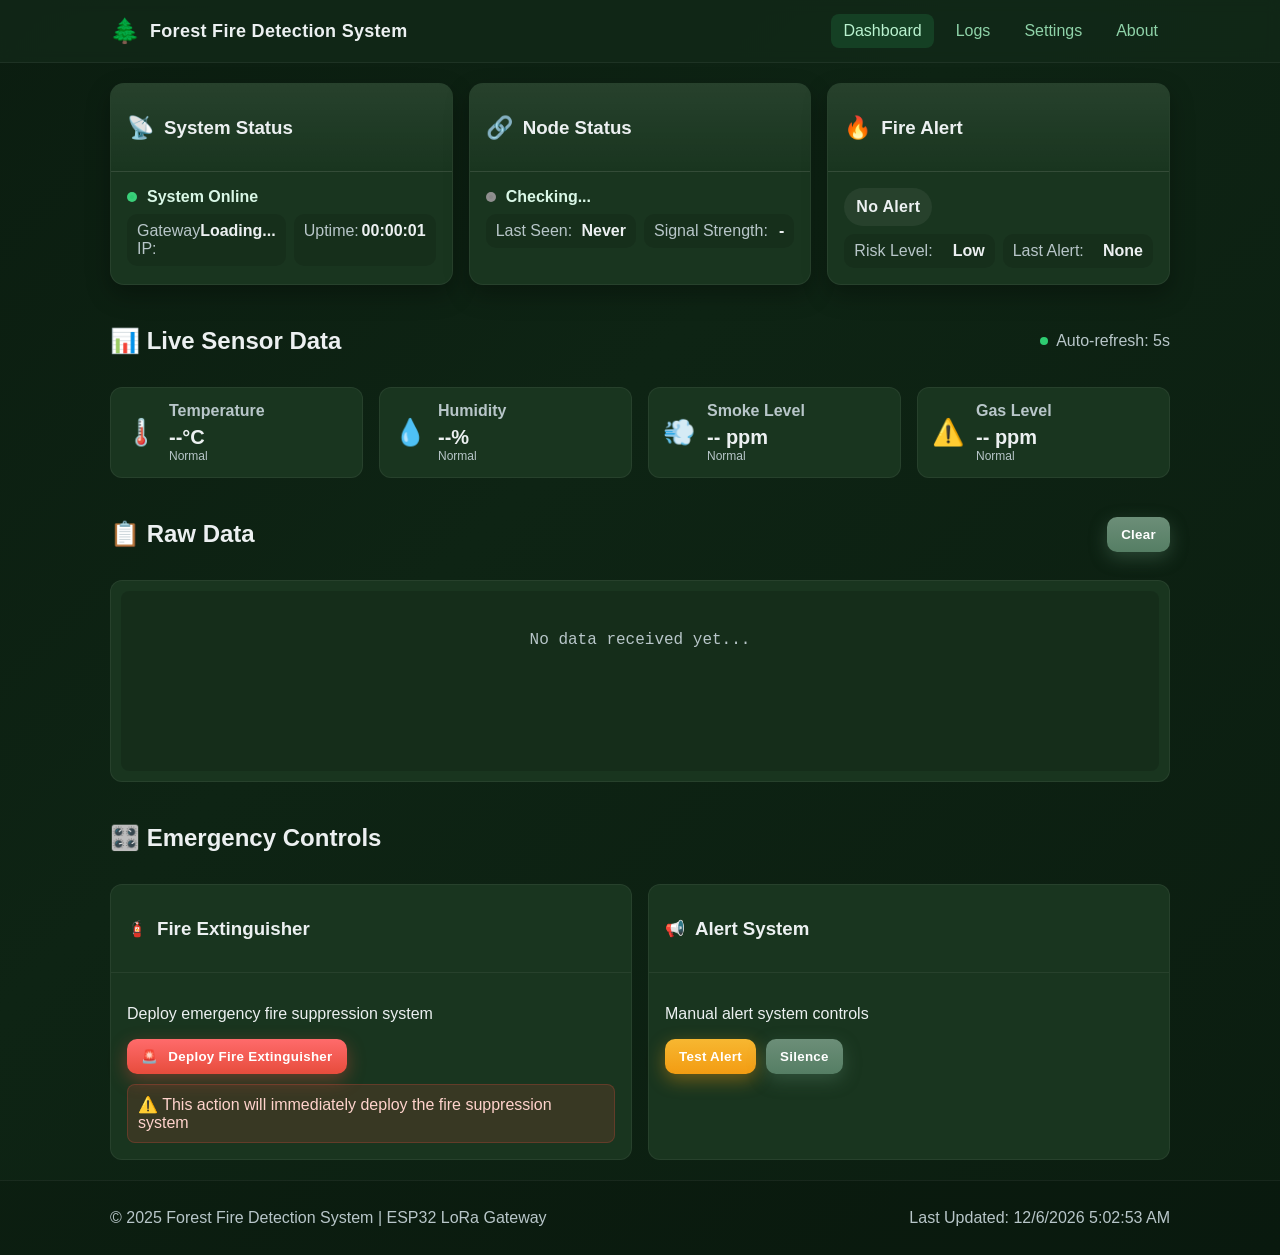
==== index.html @ 78f99633 "Add files via upload" ====
<!DOCTYPE html>
<html lang="en">
<head>
    <meta charset="UTF-8">
    <meta name="viewport" content="width=device-width, initial-scale=1.0">
    <meta http-equiv="refresh" content="5">
    <title>🌲 Forest Fire Detection Dashboard</title>
    <link rel="stylesheet" href="style.css">
    <link rel="manifest" href="manifest.json">
    <link rel="icon" type="image/png" href="favicon.png">
    <meta name="theme-color" content="#2d5016">
</head>
<body>
    <div class="container">
        <!-- Header -->
        <header class="header">
            <div class="header-content">
                <div class="logo">
                    <span class="logo-icon">🌲</span>
                    <h1>Forest Fire Detection System</h1>
                </div>
                <nav class="nav">
                    <a href="#" class="nav-link active">Dashboard</a>
                    <a href="logs.html" class="nav-link">Logs</a>
                    <a href="settings.html" class="nav-link">Settings</a>
                    <a href="about.html" class="nav-link">About</a>
                </nav>
            </div>
        </header>

        <!-- Main Content -->
        <main class="main">
            <!-- Status Cards -->
            <div class="status-grid">
                <div class="status-card system-status">
                    <div class="card-header">
                        <span class="card-icon">📡</span>
                        <h3>System Status</h3>
                    </div>
                    <div class="card-content">
                        <div class="status-indicator">
                            <span class="status-dot online" id="systemStatus"></span>
                            <span class="status-text" id="systemStatusText">System Online</span>
                        </div>
                        <div class="status-details">
                            <div class="detail-item">
                                <span class="detail-label">Gateway IP:</span>
                                <span class="detail-value" id="gatewayIP">Loading...</span>
                            </div>
                            <div class="detail-item">
                                <span class="detail-label">Uptime:</span>
                                <span class="detail-value" id="uptime">Loading...</span>
                            </div>
                        </div>
                    </div>
                </div>

                <div class="status-card node-status">
                    <div class="card-header">
                        <span class="card-icon">🔗</span>
                        <h3>Node Status</h3>
                    </div>
                    <div class="card-content">
                        <div class="status-indicator">
                            <span class="status-dot" id="nodeStatus"></span>
                            <span class="status-text" id="nodeStatusText">Checking...</span>
                        </div>
                        <div class="status-details">
                            <div class="detail-item">
                                <span class="detail-label">Last Seen:</span>
                                <span class="detail-value" id="lastSeen">Never</span>
                            </div>
                            <div class="detail-item">
                                <span class="detail-label">Signal Strength:</span>
                                <span class="detail-value" id="signalStrength">-</span>
                            </div>
                        </div>
                    </div>
                </div>

                <div class="status-card fire-alert">
                    <div class="card-header">
                        <span class="card-icon">🔥</span>
                        <h3>Fire Alert</h3>
                    </div>
                    <div class="card-content">
                        <div class="alert-level" id="alertLevel">
                            <span class="alert-text">No Alert</span>
                        </div>
                        <div class="status-details">
                            <div class="detail-item">
                                <span class="detail-label">Risk Level:</span>
                                <span class="detail-value" id="riskLevel">Low</span>
                            </div>
                            <div class="detail-item">
                                <span class="detail-label">Last Alert:</span>
                                <span class="detail-value" id="lastAlert">None</span>
                            </div>
                        </div>
                    </div>
                </div>
            </div>

            <!-- Sensor Data Section -->
            <div class="data-section">
                <div class="section-header">
                    <h2>📊 Live Sensor Data</h2>
                    <div class="refresh-indicator" id="refreshIndicator">
                        <span class="refresh-dot"></span>
                        <span>Auto-refresh: 5s</span>
                    </div>
                </div>
                
                <div class="sensor-grid">
                    <div class="sensor-card temperature">
                        <div class="sensor-icon">🌡️</div>
                        <div class="sensor-info">
                            <h4>Temperature</h4>
                            <div class="sensor-value" id="temperature">--°C</div>
                            <div class="sensor-trend" id="tempTrend">Normal</div>
                        </div>
                    </div>

                    <div class="sensor-card humidity">
                        <div class="sensor-icon">💧</div>
                        <div class="sensor-info">
                            <h4>Humidity</h4>
                            <div class="sensor-value" id="humidity">--%</div>
                            <div class="sensor-trend" id="humTrend">Normal</div>
                        </div>
                    </div>

                    <div class="sensor-card smoke">
                        <div class="sensor-icon">💨</div>
                        <div class="sensor-info">
                            <h4>Smoke Level</h4>
                            <div class="sensor-value" id="smoke">-- ppm</div>
                            <div class="sensor-trend" id="smokeTrend">Normal</div>
                        </div>
                    </div>

                    <div class="sensor-card gas">
                        <div class="sensor-icon">⚠️</div>
                        <div class="sensor-info">
                            <h4>Gas Level</h4>
                            <div class="sensor-value" id="gas">-- ppm</div>
                            <div class="sensor-trend" id="gasTrend">Normal</div>
                        </div>
                    </div>
                </div>
            </div>

            <!-- Raw Data Display -->
            <div class="data-section">
                <div class="section-header">
                    <h2>📋 Raw Data</h2>
                    <button class="btn-secondary" onclick="clearRawData()">Clear</button>
                </div>
                <div class="raw-data-container">
                    <div class="raw-data" id="rawData">
                        <div class="no-data">No data received yet...</div>
                    </div>
                </div>
            </div>

            <!-- Control Section -->
            <div class="control-section">
                <div class="section-header">
                    <h2>🎛️ Emergency Controls</h2>
                </div>
                
                <div class="control-grid">
                    <div class="control-card">
                        <div class="control-header">
                            <span class="control-icon">🧯</span>
                            <h3>Fire Extinguisher</h3>
                        </div>
                        <div class="control-content">
                            <p>Deploy emergency fire suppression system</p>
                            <form action="/deploy" method="POST" class="deploy-form">
                                <button type="submit" class="btn-danger" id="deployBtn">
                                    <span class="btn-icon">🚨</span>
                                    Deploy Fire Extinguisher
                                </button>
                            </form>
                            <div class="warning-text">
                                ⚠️ This action will immediately deploy the fire suppression system
                            </div>
                        </div>
                    </div>

                    <div class="control-card">
                        <div class="control-header">
                            <span class="control-icon">📢</span>
                            <h3>Alert System</h3>
                        </div>
                        <div class="control-content">
                            <p>Manual alert system controls</p>
                            <div class="control-buttons">
                                <button class="btn-warning" onclick="testAlert()">Test Alert</button>
                                <button class="btn-secondary" onclick="silenceAlert()">Silence</button>
                            </div>
                        </div>
                    </div>
                </div>
            </div>
        </main>

        <!-- Footer -->
        <footer class="footer">
            <div class="footer-content">
                <p>&copy; 2025 Forest Fire Detection System | ESP32 LoRa Gateway</p>
                <div class="footer-links">
                    <span>Last Updated: <span id="lastUpdate">Loading...</span></span>
                </div>
            </div>
        </footer>
    </div>

    <!-- Scripts -->
    <script src="script.js"></script>
</body>
</html>
---- style.css ----
/* Forest Fire Detection System - Frontend Styles */
:root {
  --bg: #0b1d10;
  --bg2: #122818;
  --panel: #19351f;
  --accent: #2ecc71;
  --accent-2: #28a745;
  --warning: #f39c12;
  --danger: #e74c3c;
  --text: #ecf0f1;
  --muted: #b8c6c9;
  --link: #8fd3a9;
  --shadow: rgba(0,0,0,0.3);
}

* { box-sizing: border-box; }

body {
  margin: 0;
  font-family: -apple-system, BlinkMacSystemFont, "Segoe UI", Roboto, Oxygen, Ubuntu, Cantarell, "Fira Sans", "Droid Sans", "Helvetica Neue", Arial, sans-serif;
  background: linear-gradient(135deg, var(--bg), #0e2414 40%, #0b1d10);
  color: var(--text);
  min-height: 100vh;
}

.container {
  display: flex;
  flex-direction: column;
  min-height: 100vh;
}

.header {
  position: sticky;
  top: 0;
  z-index: 10;
  background: rgba(18, 40, 24, 0.8);
  backdrop-filter: blur(6px);
  border-bottom: 1px solid rgba(255,255,255,0.06);
}

.header-content {
  display: flex;
  align-items: center;
  justify-content: space-between;
  max-width: 1100px;
  margin: 0 auto;
  padding: 14px 20px;
}

.logo { display: flex; align-items: center; gap: 10px; }
.logo-icon { font-size: 24px; }
.logo h1 { font-size: 18px; margin: 0; font-weight: 600; letter-spacing: 0.3px; }

.nav { display: flex; gap: 10px; }
.nav-link {
  color: var(--link);
  text-decoration: none;
  padding: 8px 12px;
  border-radius: 8px;
  transition: all 0.2s ease;
}
.nav-link:hover { background: rgba(255,255,255,0.07); }
.nav-link.active { background: rgba(46, 204, 113, 0.15); color: #baf3d0; }

.main { max-width: 1100px; margin: 20px auto; padding: 0 20px; flex: 1; }

.status-grid {
  display: grid;
  grid-template-columns: repeat(3, 1fr);
  gap: 16px;
}

.status-card {
  background: var(--panel);
  border: 1px solid rgba(255,255,255,0.06);
  border-radius: 14px;
  box-shadow: 0 10px 24px var(--shadow);
  overflow: hidden;
}

.card-header {
  display: flex; align-items: center; gap: 10px;
  padding: 14px 16px; border-bottom: 1px solid rgba(255,255,255,0.06);
  background: linear-gradient(180deg, rgba(255,255,255,0.06), rgba(255,255,255,0));
}

.card-icon { font-size: 22px; }
.card-content { padding: 16px; }

.status-indicator { display: flex; align-items: center; gap: 10px; margin-bottom: 8px; }
.status-dot { width: 10px; height: 10px; border-radius: 50%; background: #888; box-shadow: 0 0 0 3px rgba(255,255,255,0.06) inset; }
.status-dot.online { background: var(--accent); }
.status-dot.offline { background: var(--danger); }
.status-text { font-weight: 600; color: #d9f7e6; }

.status-details { display: grid; grid-template-columns: 1fr 1fr; gap: 8px; }
.detail-item { display: flex; justify-content: space-between; padding: 8px 10px; background: rgba(0,0,0,0.12); border-radius: 10px; }
.detail-label { color: var(--muted); }
.detail-value { font-weight: 600; }

.alert-level { display: inline-flex; align-items: center; gap: 8px; padding: 10px 12px; border-radius: 999px; background: rgba(255,255,255,0.06); margin-bottom: 8px; }
.alert-text { font-weight: 700; letter-spacing: 0.3px; }

.data-section { margin-top: 22px; }
.section-header { display: flex; align-items: center; justify-content: space-between; margin-bottom: 12px; }

.sensor-grid { display: grid; grid-template-columns: repeat(4, 1fr); gap: 16px; }
.sensor-card { display: flex; align-items: center; gap: 12px; background: var(--panel); border: 1px solid rgba(255,255,255,0.06); padding: 14px; border-radius: 12px; }
.sensor-icon { font-size: 26px; }
.sensor-info h4 { margin: 0 0 6px; color: var(--muted); font-weight: 600; }
.sensor-value { font-size: 20px; font-weight: 700; }
.sensor-trend { color: var(--muted); font-size: 12px; }

.raw-data-container { background: var(--panel); border: 1px solid rgba(255,255,255,0.06); border-radius: 12px; padding: 10px; }
.raw-data { height: 180px; overflow: auto; font-family: ui-monospace, Menlo, Monaco, "Cascadia Code", Consolas, "Liberation Mono", monospace; background: rgba(0,0,0,0.15); border-radius: 8px; padding: 10px; }
.raw-data .line { color: #e8f6ef; padding: 2px 0; white-space: pre-wrap; word-break: break-word; }
.no-data { color: var(--muted); text-align: center; padding: 30px 0; }

.control-section { margin-top: 22px; }
.control-grid { display: grid; grid-template-columns: 1fr 1fr; gap: 16px; }
.control-card { background: var(--panel); border: 1px solid rgba(255,255,255,0.06); border-radius: 12px; }
.control-header { display: flex; align-items: center; gap: 10px; padding: 14px 16px; border-bottom: 1px solid rgba(255,255,255,0.06); }
.control-content { padding: 16px; }
.control-buttons { display: flex; gap: 10px; }

.btn-danger, .btn-warning, .btn-secondary {
  border: none; cursor: pointer; padding: 10px 14px; border-radius: 10px; font-weight: 700; color: white; letter-spacing: 0.3px; transition: transform 0.05s ease, filter 0.2s ease;
}
.btn-danger { background: linear-gradient(180deg, #ff6b6b, #e74c3c); box-shadow: 0 6px 18px rgba(231, 76, 60, 0.4); }
.btn-warning { background: linear-gradient(180deg, #f7b731, #f39c12); box-shadow: 0 6px 18px rgba(243, 156, 18, 0.4); }
.btn-secondary { background: linear-gradient(180deg, #6c8e78, #557e64); box-shadow: 0 6px 18px rgba(85, 126, 100, 0.4); }
.btn-danger:hover, .btn-warning:hover, .btn-secondary:hover { filter: brightness(1.08); }
.btn-icon { margin-right: 6px; }

.warning-text { color: #ffd3cc; background: rgba(231, 76, 60, 0.15); border: 1px solid rgba(231, 76, 60, 0.25); padding: 10px; border-radius: 8px; margin-top: 10px; }

.footer { margin-top: auto; border-top: 1px solid rgba(255,255,255,0.06); background: rgba(0,0,0,0.15); }
.footer-content { max-width: 1100px; margin: 0 auto; padding: 12px 20px; color: var(--muted); display: flex; align-items: center; justify-content: space-between; }

.refresh-indicator { display: flex; align-items: center; gap: 8px; color: var(--muted); }
.refresh-dot { width: 8px; height: 8px; background: var(--accent); border-radius: 50%; animation: pulse 1s infinite; }

@keyframes pulse {
  0% { transform: scale(0.9); opacity: 0.7; }
  50% { transform: scale(1.2); opacity: 1; }
  100% { transform: scale(0.9); opacity: 0.7; }
}

/* Responsive */
@media (max-width: 1000px) { .status-grid { grid-template-columns: 1fr 1fr; } .sensor-grid { grid-template-columns: 1fr 1fr; } }
@media (max-width: 640px) {
  .status-grid { grid-template-columns: 1fr; }
  .sensor-grid { grid-template-columns: 1fr; }
  .control-grid { grid-template-columns: 1fr; }
  .header-content { flex-direction: column; gap: 10px; }
  .nav { width: 100%; justify-content: space-between; }
}
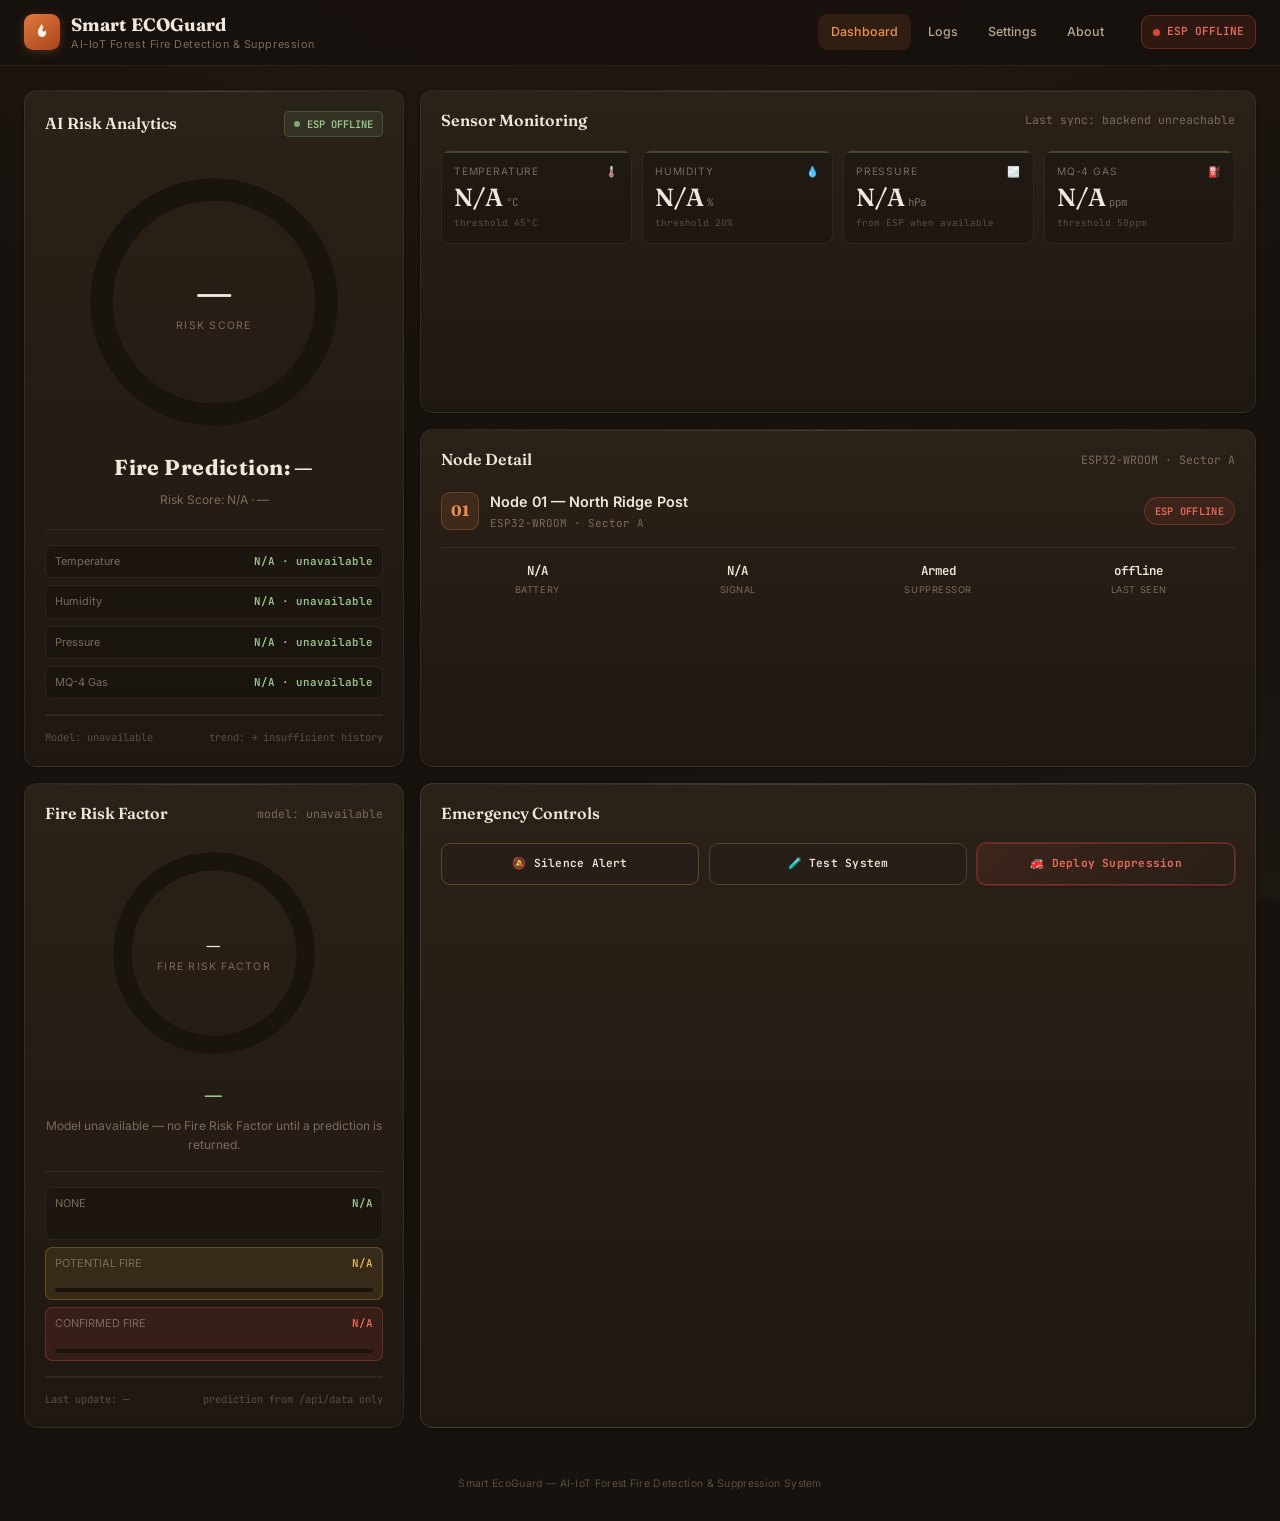
==== commit 56d41365: "Update fire detection system with backend and web interface" ====
--- a/index.html
+++ b/index.html
@@ -1,223 +1,1891 @@
 <!DOCTYPE html>
 <html lang="en">
 <head>
-    <meta charset="UTF-8">
-    <meta name="viewport" content="width=device-width, initial-scale=1.0">
-    <meta http-equiv="refresh" content="5">
-    <title>🌲 Forest Fire Detection Dashboard</title>
-    <link rel="stylesheet" href="style.css">
-    <link rel="manifest" href="manifest.json">
-    <link rel="icon" type="image/png" href="favicon.png">
-    <meta name="theme-color" content="#2d5016">
+<meta charset="UTF-8">
+<meta name="viewport" content="width=device-width, initial-scale=1.0">
+<title>Smart EcoGuard — Dashboard</title>
+
+<link rel="preconnect" href="https://fonts.googleapis.com">
+<link href="https://fonts.googleapis.com/css2?family=Fraunces:opsz,wght@9..144,400;9..144,500;9..144,600;9..144,700;9..144,900&family=Inter:wght@400;500;600&family=JetBrains+Mono:wght@400;500;600;700&display=swap" rel="stylesheet">
+
+<style>
+
+:root{
+  /* Background */
+  --bg-base:#17120e;
+  --bg-surface:#1f1812;
+  --bg-elevated:#271f17;
+  --bg-panel:#2a2118;
+  --bg-hover:#332a20;
+  --bg-input:#1a140f;
+
+  /* Text */
+  --text-primary:#f0e8db;
+  --text-secondary:#b5a595;
+  --text-muted:#7a6b5d;
+  --text-dim:#5a4e44;
+
+  /* Ember */
+  --ember:#e07a3e;
+  --ember-light:#ed9152;
+  --ember-bright:#ff7a3d;
+  --ember-dim:rgba(224,122,62,.12);
+  --ember-glow:rgba(224,122,62,.25);
+  --ember-border:rgba(224,122,62,.30);
+
+  /* Status */
+  --safe:#7ba870;
+  --safe-light:#9bc88e;
+  --safe-dim:rgba(123,168,112,.12);
+  --safe-glow:rgba(123,168,112,.20);
+  --safe-border:rgba(123,168,112,.30);
+
+  --warn:#d4a444;
+  --warn-light:#e8b855;
+  --warn-dim:rgba(212,164,68,.12);
+  --warn-glow:rgba(212,164,68,.20);
+  --warn-border:rgba(212,164,68,.30);
+
+  --crit:#d44a3a;
+  --crit-light:#e86a5a;
+  --crit-dim:rgba(212,74,58,.12);
+  --crit-glow:rgba(212,74,58,.25);
+  --crit-border:rgba(212,74,58,.35);
+
+  /* Fonts */
+  --font-display:'Fraunces',Georgia,'Times New Roman',serif;
+  --font-body:'Inter',system-ui,-apple-system,sans-serif;
+  --font-mono:'JetBrains Mono','SF Mono','Courier New',monospace;
+
+  /* Spacing */
+  --sp-1:4px;
+  --sp-2:8px;
+  --sp-3:12px;
+  --sp-4:16px;
+  --sp-5:24px;
+  --sp-6:32px;
+  --sp-7:48px;
+
+  /* Radius */
+  --r-sm:5px;
+  --r-md:9px;
+  --r-lg:13px;
+
+  /* Borders */
+  --border:rgba(240,232,219,.07);
+  --border-hi:rgba(240,232,219,.14);
+
+  /* Shadows */
+  --shadow-sm:0 1px 3px rgba(0,0,0,.30);
+  --shadow-md:0 4px 16px rgba(0,0,0,.35);
+  --shadow-lg:0 8px 32px rgba(0,0,0,.40);
+}
+
+/* ---------- Reset ---------- */
+
+*,
+*::before,
+*::after{
+  box-sizing:border-box;
+  margin:0;
+  padding:0;
+}
+
+html{
+  -webkit-text-size-adjust:100%;
+  scroll-behavior:smooth;
+}
+
+body{
+  min-height:100vh;
+  font-family:var(--font-body);
+  font-size:14px;
+  line-height:1.6;
+  color:var(--text-primary);
+  background-color:var(--bg-base);
+  background-image:
+    radial-gradient(ellipse 80% 50% at 50% -10%,rgba(224,122,62,.07),transparent),
+    radial-gradient(ellipse 60% 40% at 100% 100%,rgba(123,168,112,.035),transparent);
+  background-attachment:fixed;
+  -webkit-font-smoothing:antialiased;
+  -moz-osx-font-smoothing:grayscale;
+  overflow-x:hidden;
+}
+
+button{
+  font:inherit;
+  color:inherit;
+  background:none;
+  border:none;
+  cursor:pointer;
+}
+
+a{
+  color:inherit;
+  text-decoration:none;
+}
+
+h1,h2,h3,h4{
+  font-family:var(--font-display);
+  font-weight:500;
+  line-height:1.2;
+}
+
+::selection{
+  background:var(--ember-dim);
+  color:var(--ember-light);
+}
+
+/* ============================================================
+   HEADER
+   ============================================================ */
+
+.app-header{
+  position:sticky;
+  top:0;
+  z-index:100;
+  background:rgba(23,18,14,.88);
+  backdrop-filter:blur(14px);
+  -webkit-backdrop-filter:blur(14px);
+  border-bottom:1px solid var(--border);
+}
+
+.header-inner{
+  max-width:1400px;
+  margin:0 auto;
+  padding:14px 24px;
+  display:flex;
+  align-items:center;
+  gap:24px;
+}
+
+.brand{
+  display:flex;
+  align-items:center;
+  gap:11px;
+  flex-shrink:0;
+}
+
+.brand-mark{
+  width:36px;
+  height:36px;
+  border-radius:9px;
+  background:linear-gradient(145deg,var(--ember),#a8431a);
+  display:flex;
+  align-items:center;
+  justify-content:center;
+  box-shadow:0 2px 10px var(--ember-glow);
+}
+
+.brand-mark svg{
+  width:20px;
+  height:20px;
+}
+
+.brand-text{
+  display:flex;
+  flex-direction:column;
+  line-height:1.2;
+}
+
+.brand-name{
+  font-family:var(--font-display);
+  font-size:1.12rem;
+  font-weight:700;
+  letter-spacing:.1px;
+}
+
+.brand-sub{
+  margin-top:2px;
+  font-size:.68rem;
+  color:var(--text-muted);
+  letter-spacing:.05em;
+}
+
+.app-nav{
+  display:flex;
+  gap:4px;
+  margin-left:auto;
+}
+
+.nav-link{
+  padding:8px 13px;
+  font-size:.78rem;
+  font-weight:500;
+  color:var(--text-secondary);
+  border-radius:var(--r-md);
+  transition:all 150ms ease;
+  white-space:nowrap;
+}
+
+.nav-link:hover{
+  color:var(--text-primary);
+  background:var(--bg-hover);
+}
+
+.nav-link.active{
+  color:var(--ember-light);
+  background:var(--ember-dim);
+}
+
+.header-status{
+  flex-shrink:0;
+}
+
+.status-chip{
+  display:inline-flex;
+  align-items:center;
+  gap:7px;
+  padding:7px 11px;
+  font-size:.70rem;
+  font-weight:600;
+  font-family:var(--font-mono);
+  border-radius:var(--r-md);
+  border:1px solid var(--safe-border);
+  background:var(--safe-dim);
+  color:var(--safe-light);
+  transition:all 250ms ease;
+}
+
+.status-chip::before{
+  content:'';
+  width:7px;
+  height:7px;
+  border-radius:50%;
+  background:var(--safe);
+  box-shadow:0 0 7px var(--safe-glow);
+  animation:pulse-dot 2s ease-in-out infinite;
+}
+
+.status-chip[data-level="warn"]{
+  border-color:var(--warn-border);
+  background:var(--warn-dim);
+  color:var(--warn-light);
+}
+
+.status-chip[data-level="warn"]::before{
+  background:var(--warn);
+  box-shadow:0 0 7px var(--warn-glow);
+}
+
+.status-chip[data-level="crit"]{
+  border-color:var(--crit-border);
+  background:var(--crit-dim);
+  color:var(--crit-light);
+}
+
+.status-chip[data-level="crit"]::before{
+  background:var(--crit);
+  box-shadow:0 0 7px var(--crit-glow);
+}
+
+@keyframes pulse-dot{
+  0%,100%{opacity:1;}
+  50%{opacity:.45;}
+}
+
+/* ============================================================
+   MAIN
+   ============================================================ */
+
+.app-main{
+  max-width:1400px;
+  margin:0 auto;
+  padding:24px 24px 48px;
+}
+
+.dashboard-grid{
+  display:grid;
+  grid-template-columns:380px minmax(0,1fr);
+  grid-template-areas:
+    "analytics sensors"
+    "analytics node"
+    "factor controls";
+  gap:16px;
+}
+
+.panel{
+  background:linear-gradient(
+    180deg,
+    var(--bg-panel) 0%,
+    var(--bg-surface) 100%
+  );
+  border:1px solid var(--border);
+  border-radius:var(--r-lg);
+  padding:20px;
+  box-shadow:var(--shadow-sm);
+  position:relative;
+  overflow:hidden;
+  transition:border-color 250ms ease,box-shadow 250ms ease;
+}
+
+.panel::before{
+  content:'';
+  position:absolute;
+  top:0;
+  left:0;
+  right:0;
+  height:1px;
+  background:linear-gradient(
+    90deg,
+    transparent,
+    var(--border-hi),
+    transparent
+  );
+}
+
+.panel:hover{
+  border-color:var(--border-hi);
+}
+
+.panel-header{
+  display:flex;
+  align-items:center;
+  justify-content:space-between;
+  gap:12px;
+  margin-bottom:20px;
+  flex-wrap:wrap;
+}
+
+.panel-header h2{
+  font-size:1rem;
+  font-weight:600;
+}
+
+.panel-sub,
+.node-model{
+  font-size:.72rem;
+  color:var(--text-muted);
+  font-family:var(--font-mono);
+}
+
+/* ============================================================
+   AI ANALYTICS
+   ============================================================ */
+
+.analytics-panel{
+  grid-area:analytics;
+  display:flex;
+  flex-direction:column;
+}
+
+.live-indicator{
+  display:inline-flex;
+  align-items:center;
+  gap:7px;
+  font-size:.65rem;
+  font-family:var(--font-mono);
+  font-weight:600;
+  color:var(--safe-light);
+  padding:4px 9px;
+  border-radius:5px;
+  background:var(--safe-dim);
+  border:1px solid var(--safe-border);
+}
+
+.live-indicator::before{
+  content:'';
+  width:6px;
+  height:6px;
+  border-radius:50%;
+  background:var(--safe);
+  animation:pulse-dot 1.5s ease-in-out infinite;
+}
+
+.gauge-container{
+  position:relative;
+  width:100%;
+  max-width:270px;
+  margin:10px auto 6px;
+  aspect-ratio:1;
+}
+
+.risk-gauge{
+  width:100%;
+  height:100%;
+}
+
+.gauge-bg{
+  fill:none;
+  stroke:var(--bg-input);
+  stroke-width:10;
+}
+
+.gauge-fg{
+  fill:none;
+  stroke-width:10;
+  stroke-linecap:round;
+  transition:
+    stroke-dashoffset .8s cubic-bezier(.4,0,.2,1),
+    stroke .8s ease;
+}
+
+.gauge-fg[data-level="safe"]{
+  stroke:var(--safe);
+}
+
+.gauge-fg[data-level="warn"]{
+  stroke:var(--warn);
+  filter:drop-shadow(0 0 4px var(--warn-glow));
+}
+
+.gauge-fg[data-level="crit"]{
+  stroke:var(--crit);
+  filter:drop-shadow(0 0 6px var(--crit-glow));
+}
+
+.gauge-center{
+  position:absolute;
+  inset:0;
+  display:flex;
+  flex-direction:column;
+  align-items:center;
+  justify-content:center;
+}
+
+.gauge-score{
+  font-family:var(--font-display);
+  font-size:2.7rem;
+  font-weight:700;
+  line-height:1;
+}
+
+.gauge-label{
+  margin-top:5px;
+  font-size:.65rem;
+  color:var(--text-muted);
+  text-transform:uppercase;
+  letter-spacing:.12em;
+}
+
+.verdict{
+  text-align:center;
+  margin:8px 0 4px;
+  font-family:var(--font-display);
+  font-size:1.35rem;
+  font-weight:700;
+  letter-spacing:.02em;
+}
+
+.verdict-sub{
+  text-align:center;
+  font-size:.75rem;
+  color:var(--text-muted);
+  margin-bottom:16px;
+}
+
+.reason-list{
+  display:flex;
+  flex-direction:column;
+  gap:7px;
+  margin-top:4px;
+  padding-top:15px;
+  border-top:1px solid var(--border);
+  border-bottom:1px solid var(--border);
+  padding-bottom:15px;
+}
+
+.reason{
+  display:flex;
+  align-items:center;
+  justify-content:space-between;
+  gap:10px;
+  padding:7px 9px;
+  border-radius:7px;
+  background:rgba(0,0,0,.16);
+  border:1px solid var(--border);
+  font-size:.68rem;
+}
+
+.reason .metric{
+  color:var(--text-muted);
+}
+
+.reason .val{
+  font-family:var(--font-mono);
+  font-weight:600;
+  text-align:right;
+}
+
+.reason.breach{
+  border-color:var(--crit-border);
+  background:var(--crit-dim);
+}
+
+.reason.breach .val{
+  color:var(--crit-light);
+}
+
+.reason.watch{
+  border-color:var(--warn-border);
+  background:var(--warn-dim);
+}
+
+.reason.watch .val{
+  color:var(--warn-light);
+}
+
+.reason.ok .val{
+  color:var(--safe-light);
+}
+
+.analytics-foot{
+  margin-top:auto;
+  padding-top:13px;
+  display:flex;
+  align-items:center;
+  justify-content:space-between;
+  gap:10px;
+  border-top:1px solid var(--border);
+  font-size:.65rem;
+  color:var(--text-dim);
+  font-family:var(--font-mono);
+}
+
+/* ============================================================
+   NODE DETAIL / SENSORS
+   ============================================================ */
+
+.sensors-panel{
+  grid-area:sensors;
+}
+
+.node-panel{
+  grid-area:node;
+}
+
+.node-id-row{
+  display:flex;
+  align-items:center;
+  gap:11px;
+  margin-bottom:15px;
+}
+
+.node-badge{
+  width:38px;
+  height:38px;
+  border-radius:9px;
+  background:var(--ember-dim);
+  border:1px solid var(--ember-border);
+  display:flex;
+  align-items:center;
+  justify-content:center;
+  font-family:var(--font-display);
+  font-weight:700;
+  font-size:15px;
+  color:var(--ember-light);
+  flex-shrink:0;
+}
+
+.node-meta-title{
+  font-size:.9rem;
+  font-weight:600;
+}
+
+.node-meta-sub{
+  margin-top:2px;
+  font-size:.68rem;
+  color:var(--text-muted);
+  font-family:var(--font-mono);
+}
+
+.node-status-chip{
+  margin-left:auto;
+  padding:5px 10px;
+  border-radius:100px;
+  font-size:.65rem;
+  font-family:var(--font-mono);
+  font-weight:600;
+  letter-spacing:.03em;
+  white-space:nowrap;
+}
+
+.sensor-grid{
+  display:grid;
+  grid-template-columns:repeat(4,1fr);
+  gap:10px;
+}
+
+.sensor-box{
+  background:rgba(0,0,0,.17);
+  border:1px solid var(--border);
+  border-radius:9px;
+  padding:12px;
+  position:relative;
+  overflow:hidden;
+  transition:all 250ms ease;
+}
+
+.sensor-box::before{
+  content:'';
+  position:absolute;
+  top:0;
+  left:0;
+  right:0;
+  height:2px;
+  background:var(--safe);
+  opacity:.35;
+  transition:all 250ms ease;
+}
+
+.sensor-box.breach{
+  border-color:var(--crit-border);
+  background:linear-gradient(
+    180deg,
+    var(--crit-dim),
+    rgba(0,0,0,.17) 65%
+  );
+}
+
+.sensor-box.breach::before{
+  background:var(--crit);
+  opacity:1;
+}
+
+.sensor-box.watch{
+  border-color:var(--warn-border);
+  background:linear-gradient(
+    180deg,
+    var(--warn-dim),
+    rgba(0,0,0,.17) 65%
+  );
+}
+
+.sensor-box.watch::before{
+  background:var(--warn);
+  opacity:.8;
+}
+
+.s-label{
+  display:flex;
+  align-items:center;
+  justify-content:space-between;
+  gap:6px;
+  font-size:.64rem;
+  color:var(--text-muted);
+  letter-spacing:.08em;
+  text-transform:uppercase;
+}
+
+.s-val{
+  margin-top:5px;
+  font-family:var(--font-display);
+  font-size:1.55rem;
+  font-weight:600;
+  line-height:1.1;
+}
+
+.s-unit{
+  margin-left:3px;
+  font-family:var(--font-mono);
+  font-size:.67rem;
+  color:var(--text-muted);
+  font-weight:400;
+}
+
+.sensor-box.breach .s-val{
+  color:var(--crit-light);
+}
+
+.sensor-box.watch .s-val{
+  color:var(--warn-light);
+}
+
+.threshold-note{
+  margin-top:5px;
+  font-size:.58rem;
+  color:var(--text-dim);
+  font-family:var(--font-mono);
+}
+
+.health-strip{
+  display:grid;
+  grid-template-columns:repeat(4,1fr);
+  gap:8px;
+  margin-top:13px;
+  padding-top:13px;
+  border-top:1px solid var(--border);
+}
+
+.health-item{
+  text-align:center;
+}
+
+.h-val{
+  font-family:var(--font-mono);
+  font-size:.78rem;
+  font-weight:600;
+}
+
+.h-label{
+  margin-top:2px;
+  font-size:.58rem;
+  color:var(--text-muted);
+  text-transform:uppercase;
+  letter-spacing:.06em;
+}
+
+/* ============================================================
+   EMERGENCY CONTROLS
+   ============================================================ */
+
+.controls-panel{
+  grid-area:controls;
+  border-color:var(--border-hi);
+}
+
+.factor-panel{
+  grid-area:factor;
+}
+
+.factor-panel .gauge-container{
+  max-width:220px;
+}
+
+.factor-panel .gauge-score{
+  font-size:2rem;
+}
+
+.factor-panel .factor-state{
+  font-size:1.05rem;
+  letter-spacing:.08em;
+  text-transform:uppercase;
+  padding:0 12px;
+  text-align:center;
+}
+
+.factor-panel .reason{
+  flex-wrap:wrap;
+}
+
+.factor-prob-fill{
+  display:block;
+  flex:1 0 100%;
+  height:4px;
+  border-radius:99px;
+  background:var(--bg-input);
+  margin-top:6px;
+  overflow:hidden;
+}
+
+.factor-prob-fill > span{
+  display:block;
+  height:100%;
+  width:0;
+  border-radius:99px;
+  background:var(--safe);
+  transition:width .8s cubic-bezier(.4,0,.2,1);
+}
+
+.reason.watch .factor-prob-fill > span{
+  background:var(--warn);
+}
+
+.reason.breach .factor-prob-fill > span{
+  background:var(--crit);
+}
+
+.factor-panel .reason.factor-active{
+  border-color:var(--ember-border);
+}
+
+.controls-grid{
+  display:flex;
+  align-items:center;
+  gap:10px;
+  flex-wrap:wrap;
+}
+
+.ctrl-btn{
+  flex:1;
+  min-width:170px;
+  padding:11px 17px;
+  border-radius:9px;
+  border:1px solid var(--border-hi);
+  background:var(--bg-elevated);
+  color:var(--text-primary);
+  font-family:var(--font-mono);
+  font-size:.70rem;
+  font-weight:600;
+  letter-spacing:.02em;
+  display:flex;
+  align-items:center;
+  justify-content:center;
+  gap:7px;
+  transition:all 200ms ease;
+}
+
+.ctrl-btn:hover{
+  background:var(--bg-hover);
+  transform:translateY(-1px);
+  box-shadow:var(--shadow-md);
+}
+
+.ctrl-btn:active{
+  transform:translateY(0);
+}
+
+.ctrl-btn:disabled{
+  opacity:.6;
+  cursor:not-allowed;
+  transform:none;
+}
+
+.ctrl-silence{
+  border-color:var(--warn-border);
+}
+
+.ctrl-silence:hover{
+  background:var(--warn-dim);
+  border-color:var(--warn);
+}
+
+.ctrl-test{
+  border-color:var(--safe-border);
+}
+
+.ctrl-test:hover{
+  background:var(--safe-dim);
+  border-color:var(--safe);
+}
+
+.ctrl-deploy{
+  border-color:var(--crit-border);
+  background:linear-gradient(
+    145deg,
+    var(--crit-dim),
+    var(--bg-elevated)
+  );
+  color:var(--crit-light);
+  font-weight:700;
+  box-shadow:0 0 0 1px var(--crit-border),var(--shadow-sm);
+}
+
+.ctrl-deploy:hover{
+  background:linear-gradient(
+    145deg,
+    var(--crit-glow),
+    var(--bg-elevated)
+  );
+  border-color:var(--crit);
+  box-shadow:0 4px 16px var(--crit-glow),var(--shadow-md);
+}
+
+.controls-note{
+  width:100%;
+  margin-top:2px;
+  font-size:.68rem;
+  color:var(--text-secondary);
+  min-height:0;
+}
+
+.controls-note:empty{
+  display:none;
+}
+
+/* ============================================================
+   FOOTER
+   ============================================================ */
+
+.app-footer{
+  max-width:1400px;
+  margin:0 auto;
+  padding:0 24px 28px;
+  text-align:center;
+  font-size:.65rem;
+  color:var(--text-dim);
+  letter-spacing:.03em;
+}
+
+/* ============================================================
+   RESPONSIVE
+   ============================================================ */
+
+@media (max-width:1050px){
+
+  .dashboard-grid{
+    grid-template-columns:330px minmax(0,1fr);
+  }
+
+  .sensor-grid{
+    grid-template-columns:repeat(2,1fr);
+  }
+}
+
+@media (max-width:800px){
+
+  .header-inner{
+    flex-wrap:wrap;
+    padding:12px 16px;
+    gap:12px;
+  }
+
+  .app-nav{
+    order:3;
+    width:100%;
+    margin-left:0;
+    overflow-x:auto;
+    padding-bottom:2px;
+  }
+
+  .header-status{
+    margin-left:auto;
+  }
+
+  .app-main{
+    padding:18px 16px 40px;
+  }
+
+  .dashboard-grid{
+    grid-template-columns:1fr;
+    grid-template-areas:
+      "analytics"
+      "sensors"
+      "node"
+      "factor"
+      "controls";
+  }
+
+  .analytics-panel{
+    min-height:auto;
+  }
+
+  .gauge-container{
+    max-width:230px;
+  }
+}
+
+@media (max-width:520px){
+
+  .brand-sub{
+    display:none;
+  }
+
+  .brand-name{
+    font-size:1rem;
+  }
+
+  .header-status{
+    display:none;
+  }
+
+  .panel{
+    padding:16px;
+  }
+
+  .sensor-grid{
+    grid-template-columns:1fr 1fr;
+    gap:8px;
+  }
+
+  .sensor-box{
+    padding:10px;
+  }
+
+  .s-val{
+    font-size:1.35rem;
+  }
+
+  .node-id-row{
+    align-items:flex-start;
+  }
+
+  .node-status-chip{
+    margin-left:auto;
+  }
+
+  .controls-grid{
+    flex-direction:column;
+    align-items:stretch;
+  }
+
+  .ctrl-btn{
+    width:100%;
+    min-width:0;
+  }
+
+  .reason{
+    flex-direction:column;
+    align-items:flex-start;
+  }
+
+  .reason .val{
+    text-align:left;
+  }
+}
+
+@media (prefers-reduced-motion:reduce){
+  *,
+  *::before,
+  *::after{
+    animation-duration:.001s !important;
+    transition-duration:.001s !important;
+  }
+}
+</style>
 </head>
+
 <body>
-    <div class="container">
-        <!-- Header -->
-        <header class="header">
-            <div class="header-content">
-                <div class="logo">
-                    <span class="logo-icon">🌲</span>
-                    <h1>Forest Fire Detection System</h1>
-                </div>
-                <nav class="nav">
-                    <a href="#" class="nav-link active">Dashboard</a>
-                    <a href="logs.html" class="nav-link">Logs</a>
-                    <a href="settings.html" class="nav-link">Settings</a>
-                    <a href="about.html" class="nav-link">About</a>
-                </nav>
-            </div>
-        </header>
-
-        <!-- Main Content -->
-        <main class="main">
-            <!-- Status Cards -->
-            <div class="status-grid">
-                <div class="status-card system-status">
-                    <div class="card-header">
-                        <span class="card-icon">📡</span>
-                        <h3>System Status</h3>
-                    </div>
-                    <div class="card-content">
-                        <div class="status-indicator">
-                            <span class="status-dot online" id="systemStatus"></span>
-                            <span class="status-text" id="systemStatusText">System Online</span>
-                        </div>
-                        <div class="status-details">
-                            <div class="detail-item">
-                                <span class="detail-label">Gateway IP:</span>
-                                <span class="detail-value" id="gatewayIP">Loading...</span>
-                            </div>
-                            <div class="detail-item">
-                                <span class="detail-label">Uptime:</span>
-                                <span class="detail-value" id="uptime">Loading...</span>
-                            </div>
-                        </div>
-                    </div>
-                </div>
-
-                <div class="status-card node-status">
-                    <div class="card-header">
-                        <span class="card-icon">🔗</span>
-                        <h3>Node Status</h3>
-                    </div>
-                    <div class="card-content">
-                        <div class="status-indicator">
-                            <span class="status-dot" id="nodeStatus"></span>
-                            <span class="status-text" id="nodeStatusText">Checking...</span>
-                        </div>
-                        <div class="status-details">
-                            <div class="detail-item">
-                                <span class="detail-label">Last Seen:</span>
-                                <span class="detail-value" id="lastSeen">Never</span>
-                            </div>
-                            <div class="detail-item">
-                                <span class="detail-label">Signal Strength:</span>
-                                <span class="detail-value" id="signalStrength">-</span>
-                            </div>
-                        </div>
-                    </div>
-                </div>
-
-                <div class="status-card fire-alert">
-                    <div class="card-header">
-                        <span class="card-icon">🔥</span>
-                        <h3>Fire Alert</h3>
-                    </div>
-                    <div class="card-content">
-                        <div class="alert-level" id="alertLevel">
-                            <span class="alert-text">No Alert</span>
-                        </div>
-                        <div class="status-details">
-                            <div class="detail-item">
-                                <span class="detail-label">Risk Level:</span>
-                                <span class="detail-value" id="riskLevel">Low</span>
-                            </div>
-                            <div class="detail-item">
-                                <span class="detail-label">Last Alert:</span>
-                                <span class="detail-value" id="lastAlert">None</span>
-                            </div>
-                        </div>
-                    </div>
-                </div>
-            </div>
-
-            <!-- Sensor Data Section -->
-            <div class="data-section">
-                <div class="section-header">
-                    <h2>📊 Live Sensor Data</h2>
-                    <div class="refresh-indicator" id="refreshIndicator">
-                        <span class="refresh-dot"></span>
-                        <span>Auto-refresh: 5s</span>
-                    </div>
-                </div>
-                
-                <div class="sensor-grid">
-                    <div class="sensor-card temperature">
-                        <div class="sensor-icon">🌡️</div>
-                        <div class="sensor-info">
-                            <h4>Temperature</h4>
-                            <div class="sensor-value" id="temperature">--°C</div>
-                            <div class="sensor-trend" id="tempTrend">Normal</div>
-                        </div>
-                    </div>
-
-                    <div class="sensor-card humidity">
-                        <div class="sensor-icon">💧</div>
-                        <div class="sensor-info">
-                            <h4>Humidity</h4>
-                            <div class="sensor-value" id="humidity">--%</div>
-                            <div class="sensor-trend" id="humTrend">Normal</div>
-                        </div>
-                    </div>
-
-                    <div class="sensor-card smoke">
-                        <div class="sensor-icon">💨</div>
-                        <div class="sensor-info">
-                            <h4>Smoke Level</h4>
-                            <div class="sensor-value" id="smoke">-- ppm</div>
-                            <div class="sensor-trend" id="smokeTrend">Normal</div>
-                        </div>
-                    </div>
-
-                    <div class="sensor-card gas">
-                        <div class="sensor-icon">⚠️</div>
-                        <div class="sensor-info">
-                            <h4>Gas Level</h4>
-                            <div class="sensor-value" id="gas">-- ppm</div>
-                            <div class="sensor-trend" id="gasTrend">Normal</div>
-                        </div>
-                    </div>
-                </div>
-            </div>
-
-            <!-- Raw Data Display -->
-            <div class="data-section">
-                <div class="section-header">
-                    <h2>📋 Raw Data</h2>
-                    <button class="btn-secondary" onclick="clearRawData()">Clear</button>
-                </div>
-                <div class="raw-data-container">
-                    <div class="raw-data" id="rawData">
-                        <div class="no-data">No data received yet...</div>
-                    </div>
-                </div>
-            </div>
-
-            <!-- Control Section -->
-            <div class="control-section">
-                <div class="section-header">
-                    <h2>🎛️ Emergency Controls</h2>
-                </div>
-                
-                <div class="control-grid">
-                    <div class="control-card">
-                        <div class="control-header">
-                            <span class="control-icon">🧯</span>
-                            <h3>Fire Extinguisher</h3>
-                        </div>
-                        <div class="control-content">
-                            <p>Deploy emergency fire suppression system</p>
-                            <form action="/deploy" method="POST" class="deploy-form">
-                                <button type="submit" class="btn-danger" id="deployBtn">
-                                    <span class="btn-icon">🚨</span>
-                                    Deploy Fire Extinguisher
-                                </button>
-                            </form>
-                            <div class="warning-text">
-                                ⚠️ This action will immediately deploy the fire suppression system
-                            </div>
-                        </div>
-                    </div>
-
-                    <div class="control-card">
-                        <div class="control-header">
-                            <span class="control-icon">📢</span>
-                            <h3>Alert System</h3>
-                        </div>
-                        <div class="control-content">
-                            <p>Manual alert system controls</p>
-                            <div class="control-buttons">
-                                <button class="btn-warning" onclick="testAlert()">Test Alert</button>
-                                <button class="btn-secondary" onclick="silenceAlert()">Silence</button>
-                            </div>
-                        </div>
-                    </div>
-                </div>
-            </div>
-        </main>
-
-        <!-- Footer -->
-        <footer class="footer">
-            <div class="footer-content">
-                <p>&copy; 2025 Forest Fire Detection System | ESP32 LoRa Gateway</p>
-                <div class="footer-links">
-                    <span>Last Updated: <span id="lastUpdate">Loading...</span></span>
-                </div>
-            </div>
-        </footer>
+
+<!-- ============================================================
+     HEADER
+     ============================================================ -->
+
+<header class="app-header">
+  <div class="header-inner">
+
+    <a href="/" class="brand">
+
+      <span class="brand-mark">
+        <svg
+          viewBox="0 0 24 24"
+          fill="none"
+          xmlns="http://www.w3.org/2000/svg"
+        >
+          <path
+            d="M12 2C12 2 7 8 7 13a5 5 0 0010 0c0-2-1-3.5-1-3.5s-.5 2-2 2c-1.2 0-1.5-1-1.5-2 0-2 1.5-3.5 1.5-3.5S12 4.5 12 2z"
+            fill="#fff2e8"
+          />
+        </svg>
+      </span>
+
+      <span class="brand-text">
+        <span class="brand-name">Smart ECOGuard</span>
+        <span class="brand-sub">
+          AI-IoT Forest Fire Detection &amp; Suppression
+        </span>
+      </span>
+
+    </a>
+
+    <nav class="app-nav">
+      <a href="/" class="nav-link active">Dashboard</a>
+      <a href="logs.html" class="nav-link">Logs</a>
+      <a href="settings.html" class="nav-link">Settings</a>
+      <a href="about.html" class="nav-link">About</a>
+    </nav>
+
+    <div class="header-status">
+      <span class="status-chip" id="headerStatus" data-level="safe">
+        Connecting…
+      </span>
     </div>
 
-    <!-- Scripts -->
-    <script src="script.js"></script>
+  </div>
+</header>
+
+
+<!-- ============================================================
+     MAIN
+     ============================================================ -->
+
+<main class="app-main">
+
+  <div class="dashboard-grid">
+
+    <!-- ========================================================
+         AI ANALYTICS
+         ======================================================== -->
+
+    <section class="panel analytics-panel">
+
+      <div class="panel-header">
+        <h2>AI Risk Analytics</h2>
+
+        <span class="live-indicator" id="liveIndicator">
+          Connecting…
+        </span>
+      </div>
+
+      <div class="gauge-container">
+
+        <svg class="risk-gauge" viewBox="0 0 120 120">
+
+          <circle
+            class="gauge-bg"
+            cx="60"
+            cy="60"
+            r="50"
+          ></circle>
+
+          <circle
+            class="gauge-fg"
+            id="gaugeFg"
+            cx="60"
+            cy="60"
+            r="50"
+            stroke-dasharray="314.159"
+            stroke-dashoffset="314.159"
+            data-level="safe"
+          ></circle>
+
+        </svg>
+
+        <div class="gauge-center">
+          <span class="gauge-score" id="gaugeScore">0</span>
+          <span class="gauge-label">Risk Score</span>
+        </div>
+
+      </div>
+
+      <div class="verdict">
+        <span id="verdictText">Fire Prediction: —</span>
+      </div>
+
+      <div class="verdict-sub" id="verdictSub">
+        Evaluating live ESP readings from the backend…
+      </div>
+
+      <div class="reason-list" id="reasonList"></div>
+
+      <div class="analytics-foot">
+        <span id="analyticsFoot">
+          Model recalculates every reading cycle
+        </span>
+
+        <span id="analyticsTrend">
+          trend: —
+        </span>
+      </div>
+
+    </section>
+
+
+    <!-- ========================================================
+         SENSOR MONITORING
+         ======================================================== -->
+
+    <section class="panel sensors-panel">
+
+      <div class="panel-header">
+        <h2>Sensor Monitoring</h2>
+
+        <span class="panel-sub" id="lastSync">
+          Last sync: —
+        </span>
+      </div>
+
+      <div class="sensor-grid" id="sensorGrid">
+
+        <div class="sensor-box" id="box-temp">
+          <div class="s-label">
+            Temperature
+            <span>🌡️</span>
+          </div>
+
+          <div class="s-val" id="val-temp">
+            —
+            <span class="s-unit">°C</span>
+          </div>
+
+          <div class="threshold-note">
+            threshold 45°C
+          </div>
+        </div>
+
+
+        <div class="sensor-box" id="box-hum">
+          <div class="s-label">
+            Humidity
+            <span>💧</span>
+          </div>
+
+          <div class="s-val" id="val-hum">
+            —
+            <span class="s-unit">%</span>
+          </div>
+
+          <div class="threshold-note">
+            threshold 20%
+          </div>
+        </div>
+
+
+        <div class="sensor-box" id="box-press">
+          <div class="s-label">
+            Pressure
+            <span>🌫️</span>
+          </div>
+
+          <div class="s-val" id="val-press">
+            N/A
+            <span class="s-unit">hPa</span>
+          </div>
+
+          <div class="threshold-note">
+            from ESP when available
+          </div>
+        </div>
+
+
+        <div class="sensor-box" id="box-gas">
+          <div class="s-label">
+            MQ-4 Gas
+            <span>⛽</span>
+          </div>
+
+          <div class="s-val" id="val-gas">
+            —
+            <span class="s-unit">ppm</span>
+          </div>
+
+          <div class="threshold-note">
+            threshold 50ppm
+          </div>
+        </div>
+
+      </div>
+
+    </section>
+
+
+    <!-- ========================================================
+         NODE DETAIL
+         ======================================================== -->
+
+    <section class="panel node-panel">
+
+      <div class="panel-header">
+        <h2>Node Detail</h2>
+
+        <span class="node-model">
+          ESP32-WROOM · Sector A
+        </span>
+      </div>
+
+      <div class="node-id-row">
+
+        <div class="node-badge">
+          01
+        </div>
+
+        <div>
+          <div class="node-meta-title">
+            Node 01 — North Ridge Post
+          </div>
+
+          <div class="node-meta-sub">
+            ESP32-WROOM · Sector A
+          </div>
+        </div>
+
+        <div
+          class="node-status-chip"
+          id="statusChip"
+          data-level="safe"
+          style="background:var(--safe-dim);color:var(--safe-light);"
+        >
+          NORMAL
+        </div>
+
+      </div>
+
+      <div class="health-strip">
+
+        <div class="health-item">
+          <div class="h-val" id="h-batt">N/A</div>
+          <div class="h-label">Battery</div>
+        </div>
+
+        <div class="health-item">
+          <div class="h-val" id="h-rssi">N/A</div>
+          <div class="h-label">Signal</div>
+        </div>
+
+        <div class="health-item">
+          <div class="h-val">Armed</div>
+          <div class="h-label">Suppressor</div>
+        </div>
+
+        <div class="health-item">
+          <div class="h-val" id="h-seen">—</div>
+          <div class="h-label">Last Seen</div>
+        </div>
+
+      </div>
+
+    </section>
+
+
+    <!-- ========================================================
+         FIRE RISK FACTOR
+         ======================================================== -->
+
+    <section class="panel factor-panel" id="fireRiskFactor">
+
+      <div class="panel-header">
+        <h2>Fire Risk Factor</h2>
+        <span class="panel-sub" id="factorModelStatus">model: —</span>
+      </div>
+
+      <div class="gauge-container">
+        <svg class="risk-gauge" viewBox="0 0 120 120">
+          <circle class="gauge-bg" cx="60" cy="60" r="50"></circle>
+          <circle
+            class="gauge-fg"
+            id="factorGaugeFg"
+            cx="60"
+            cy="60"
+            r="50"
+            stroke-dasharray="314.159"
+            stroke-dashoffset="314.159"
+            data-level="safe"
+          ></circle>
+        </svg>
+        <div class="gauge-center">
+          <span class="gauge-score factor-state" id="factorConfidence">—</span>
+          <span class="gauge-label">Fire Risk Factor</span>
+        </div>
+      </div>
+
+      <div class="verdict" id="factorPrediction">NONE</div>
+      <div class="verdict-sub" id="factorSub">Waiting for backend Random Forest output…</div>
+      <div class="reason-list" id="factorProbs"></div>
+
+      <div class="analytics-foot">
+        <span id="factorUpdated">Last update: —</span>
+        <span id="factorHint">prediction from /api/data only</span>
+      </div>
+
+    </section>
+
+
+    <!-- ========================================================
+         EMERGENCY CONTROLS
+         ======================================================== -->
+
+    <section class="panel controls-panel">
+
+      <div class="panel-header">
+        <h2>Emergency Controls</h2>
+      </div>
+
+      <div class="controls-grid">
+
+        <button
+          class="ctrl-btn ctrl-silence"
+          id="silenceBtn"
+        >
+          🔕 Silence Alert
+        </button>
+
+        <button
+          class="ctrl-btn ctrl-test"
+          id="testBtn"
+        >
+          🧪 Test System
+        </button>
+
+        <button
+          class="ctrl-btn ctrl-deploy"
+          id="deployBtn"
+        >
+          🚒 Deploy Suppression
+        </button>
+
+      </div>
+
+      <div
+        class="controls-note"
+        id="controlsNote"
+      ></div>
+
+    </section>
+
+  </div>
+
+</main>
+
+
+<footer class="app-footer">
+  Smart EcoGuard — AI-IoT Forest Fire Detection &amp; Suppression System
+</footer>
+
+
+<script>
+/* ============================================================
+   Smart EcoGuard — live backend integration
+   Layout/CSS unchanged. Sensor values come only from GET /api/data.
+   ============================================================ */
+
+const API_BASE = location.protocol === 'file:' ? 'http://127.0.0.1:8080' : '';
+const POLL_MS = 2000;
+
+const THRESH = {
+  temp:  { watch: 38, breach: 45 },
+  hum:   { watch: 28, breach: 20, invert: true },
+  press: { watch: 1000, breach: 980, invert: true },
+  gas:   { watch: 30, breach: 50 }
+};
+
+const SENSOR_META = {
+  temp:  { label: 'Temperature', unit: '°C',  api: 'temperature' },
+  hum:   { label: 'Humidity',    unit: '%',   api: 'humidity' },
+  press: { label: 'Pressure',    unit: 'hPa', api: 'pressure' },
+  gas:   { label: 'MQ-4 Gas',    unit: 'ppm', api: 'mq4' }
+};
+
+let state = {
+  temp: null,
+  hum: null,
+  press: null,
+  gas: null
+};
+
+const CIRC = 2 * Math.PI * 50;
+
+const gaugeFg = document.getElementById('gaugeFg');
+const gaugeScore = document.getElementById('gaugeScore');
+const verdictText = document.getElementById('verdictText');
+const verdictSub = document.getElementById('verdictSub');
+const reasonList = document.getElementById('reasonList');
+const statusChip = document.getElementById('statusChip');
+const headerStatus = document.getElementById('headerStatus');
+const liveIndicator = document.getElementById('liveIndicator');
+const analyticsTrend = document.getElementById('analyticsTrend');
+const analyticsFoot = document.getElementById('analyticsFoot');
+const lastSync = document.getElementById('lastSync');
+const controlsNote = document.getElementById('controlsNote');
+const factorGaugeFg = document.getElementById('factorGaugeFg');
+const factorConfidence = document.getElementById('factorConfidence');
+const factorPrediction = document.getElementById('factorPrediction');
+const factorSub = document.getElementById('factorSub');
+const factorProbs = document.getElementById('factorProbs');
+const factorModelStatus = document.getElementById('factorModelStatus');
+const factorUpdated = document.getElementById('factorUpdated');
+
+if (gaugeFg) {
+  gaugeFg.setAttribute('stroke-dasharray', CIRC);
+}
+if (factorGaugeFg) {
+  factorGaugeFg.setAttribute('stroke-dasharray', CIRC);
+}
+
+const FACTOR_CLASSES = [
+  { key: 'None', label: 'NONE' },
+  { key: 'Potential Fire', label: 'POTENTIAL FIRE' },
+  { key: 'Confirmed Fire', label: 'CONFIRMED FIRE' }
+];
+
+function readProbability(probabilities, className) {
+  if (!probabilities || typeof probabilities !== 'object') {
+    return null;
+  }
+  if (Object.prototype.hasOwnProperty.call(probabilities, className)) {
+    const raw = probabilities[className];
+    if (raw === null || raw === undefined || raw === '') {
+      return null;
+    }
+    const num = Number(raw);
+    return Number.isNaN(num) ? null : num;
+  }
+  return null;
+}
+
+function normalizePrediction(prediction) {
+  if (prediction === null || prediction === undefined || prediction === '') {
+    return null;
+  }
+  const text = String(prediction).trim().toLowerCase();
+  if (text === 'none') return 'None';
+  if (text === 'potential fire' || text === 'potential') return 'Potential Fire';
+  if (text === 'confirmed fire' || text === 'confirmed') return 'Confirmed Fire';
+  return String(prediction);
+}
+
+function factorLevel(className) {
+  if (className === 'Confirmed Fire') return 'crit';
+  if (className === 'Potential Fire') return 'warn';
+  return 'safe';
+}
+
+function renderFireRiskFactor(payload) {
+  const model = (payload && payload.ml) || {};
+  const pred = normalizePrediction(
+    model.prediction != null ? model.prediction : (payload && payload.prediction)
+  );
+  const probabilities = model.probabilities || (payload && payload.fire_probability) || null;
+  const timestamp = payload && (payload.last_successful_reading || payload.timestamp);
+  const status = model.model_status ? String(model.model_status) : 'unavailable';
+  const experimental = !!model.experimental;
+
+  if (factorModelStatus) {
+    factorModelStatus.textContent = 'model: ' + status + (experimental ? ' · experimental' : '');
+  }
+  if (factorUpdated) {
+    factorUpdated.textContent = timestamp
+      ? 'Last update: ' + new Date(timestamp).toLocaleTimeString()
+      : 'Last update: —';
+  }
+
+  const bars = FACTOR_CLASSES.map(function (item) {
+    return {
+      key: item.key,
+      label: item.label,
+      p: readProbability(probabilities, item.key)
+    };
+  });
+
+  if (factorProbs) {
+    factorProbs.innerHTML = '';
+    bars.forEach(function (item) {
+      const div = document.createElement('div');
+      const isActive = pred === item.key;
+      const tone = item.key === 'Confirmed Fire'
+        ? 'breach'
+        : item.key === 'Potential Fire'
+          ? 'watch'
+          : 'ok';
+      div.className = 'reason ' + tone + (isActive ? ' factor-active' : '');
+      const pct = item.p === null ? 'N/A' : Math.round(item.p * 1000) / 10 + '%';
+      const width = item.p === null ? 0 : Math.max(0, Math.min(100, item.p * 100));
+      div.innerHTML =
+        '<span class="metric">' + item.label + '</span>' +
+        '<span class="val">' + pct + '</span>' +
+        '<span class="factor-prob-fill"><span style="width:' + width + '%"></span></span>';
+      factorProbs.appendChild(div);
+    });
+  }
+
+  const predictedProb = pred ? readProbability(probabilities, pred) : null;
+  const displayName = pred
+    ? (FACTOR_CLASSES.find(function (c) { return c.key === pred; }) || { label: pred }).label
+    : '—';
+
+  if (factorPrediction) {
+    factorPrediction.textContent = displayName;
+    factorPrediction.style.color = pred === 'Confirmed Fire'
+      ? 'var(--crit-light)'
+      : pred === 'Potential Fire'
+        ? 'var(--warn-light)'
+        : 'var(--safe-light)';
+  }
+
+  if (factorConfidence && factorGaugeFg) {
+    const short = !pred
+      ? '—'
+      : (pred === 'None' ? 'NONE' : pred === 'Potential Fire' ? 'POTENTIAL FIRE' : 'CONFIRMED FIRE');
+    factorConfidence.textContent = short;
+    if (predictedProb === null) {
+      factorGaugeFg.style.strokeDashoffset = String(CIRC);
+      factorGaugeFg.setAttribute('data-level', pred ? factorLevel(pred) : 'safe');
+    } else {
+      const pct = Math.max(0, Math.min(100, predictedProb * 100));
+      factorGaugeFg.style.strokeDashoffset = String(CIRC - (pct / 100) * CIRC);
+      factorGaugeFg.setAttribute('data-level', factorLevel(pred));
+    }
+  }
+
+  if (factorSub) {
+    if (status === 'unavailable' || pred === null) {
+      factorSub.textContent = 'Model unavailable — no Fire Risk Factor until a prediction is returned.';
+    } else {
+      const pTxt = predictedProb === null ? 'N/A' : (Math.round(predictedProb * 1000) / 10) + '%';
+      factorSub.textContent = 'Fire Risk Factor: ' + displayName + ' · probability ' + pTxt;
+    }
+  }
+}
+
+function formatReading(value, digits) {
+  if (value === null || value === undefined || Number.isNaN(Number(value))) {
+    return 'N/A';
+  }
+  return Number(value).toFixed(digits);
+}
+
+function breachLevel(key, value) {
+  const t = THRESH[key];
+  if (t == null || value === null || value === undefined) {
+    return 'ok';
+  }
+  if (t.invert) {
+    if (value <= t.breach) return 'breach';
+    if (value <= t.watch) return 'watch';
+    return 'ok';
+  }
+  if (value >= t.breach) return 'breach';
+  if (value >= t.watch) return 'watch';
+  return 'ok';
+}
+
+function connectionState(payload) {
+  const esp = (payload && payload.esp) || {};
+  if (!esp.reachable) {
+    return { label: 'ESP OFFLINE', level: 'crit' };
+  }
+  if (esp.stale) {
+    return { label: 'STALE DATA', level: 'warn' };
+  }
+  return { label: 'ESP ONLINE', level: 'safe' };
+}
+
+function applyChip(el, label, level) {
+  if (!el) return;
+  el.textContent = label;
+  el.setAttribute('data-level', level);
+}
+
+function render(payload) {
+  const sensors = (payload && payload.sensors) || {};
+  const risk = (payload && payload.risk) || {};
+  const ml = (payload && payload.ml) || {};
+  const conn = connectionState(payload);
+
+  state.temp = sensors.temperature;
+  state.hum = sensors.humidity;
+  state.press = sensors.pressure != null ? sensors.pressure : sensors.atmospheric_pressure;
+  state.gas = sensors.mq4 != null ? sensors.mq4 : sensors.gas;
+
+  const score = risk.score;
+  const numericScore = (score === null || score === undefined) ? null : Number(score);
+
+  if (gaugeFg && gaugeScore) {
+    if (numericScore === null || Number.isNaN(numericScore)) {
+      gaugeFg.style.strokeDashoffset = String(CIRC);
+      gaugeFg.setAttribute('data-level', conn.level);
+      gaugeScore.textContent = '—';
+    } else {
+      const offset = CIRC - (Math.max(0, Math.min(100, numericScore)) / 100) * CIRC;
+      gaugeFg.style.strokeDashoffset = String(offset);
+      const gaugeLevel = numericScore >= 75 ? 'crit' : numericScore >= 35 ? 'warn' : 'safe';
+      gaugeFg.setAttribute('data-level', gaugeLevel);
+      gaugeScore.textContent = String(numericScore);
+    }
+  }
+
+  const prediction = ml.prediction;
+  const predLabel = (prediction === null || prediction === undefined || prediction === '')
+    ? '—'
+    : String(prediction);
+
+  if (verdictText) {
+    verdictText.textContent = 'Fire Prediction: ' + predLabel;
+  }
+
+  const scoreLabel = (numericScore === null || Number.isNaN(numericScore))
+    ? 'N/A'
+    : numericScore + '/100';
+  const levelLabel = risk.level ? String(risk.level) : '—';
+
+  if (verdictSub) {
+    verdictSub.textContent = 'Risk Score: ' + scoreLabel + ' · ' + levelLabel;
+  }
+
+  if (reasonList) {
+    reasonList.innerHTML = '';
+    Object.keys(SENSOR_META).forEach(function (key) {
+      const meta = SENSOR_META[key];
+      const value = state[key];
+      const lvl = breachLevel(key, value);
+      const div = document.createElement('div');
+      div.className = 'reason ' + lvl;
+      const tag = value === null || value === undefined
+        ? 'unavailable'
+        : (lvl === 'breach' ? 'over threshold' : (lvl === 'watch' ? 'approaching limit' : 'nominal'));
+      const shown = formatReading(value, key === 'gas' || key === 'press' ? 1 : 1);
+      div.innerHTML =
+        '<span class="metric">' + meta.label + '</span>' +
+        '<span class="val">' + shown + (shown === 'N/A' ? '' : meta.unit) + ' · ' + tag + '</span>';
+      reasonList.appendChild(div);
+
+      const box = document.getElementById('box-' + key);
+      if (box) {
+        box.classList.remove('breach', 'watch');
+        if (lvl !== 'ok' && value !== null && value !== undefined) {
+          box.classList.add(lvl);
+        }
+      }
+
+      const valueEl = document.getElementById('val-' + key);
+      if (valueEl) {
+        if (shown === 'N/A') {
+          valueEl.innerHTML = 'N/A<span class="s-unit">' + meta.unit + '</span>';
+        } else {
+          valueEl.innerHTML = shown + '<span class="s-unit">' + meta.unit + '</span>';
+        }
+      }
+    });
+  }
+
+  if (statusChip) {
+    statusChip.textContent = conn.label;
+    statusChip.style.color = conn.level === 'crit'
+      ? 'var(--crit-light, #e86a5a)'
+      : conn.level === 'warn'
+        ? 'var(--warn-light, #e8b855)'
+        : 'var(--safe-light, #9bc88e)';
+    statusChip.style.background = conn.level === 'crit'
+      ? 'var(--crit-dim)'
+      : conn.level === 'warn'
+        ? 'var(--warn-dim)'
+        : 'var(--safe-dim)';
+    statusChip.style.border = conn.level === 'crit'
+      ? '1px solid var(--crit-border)'
+      : conn.level === 'warn'
+        ? '1px solid var(--warn-border)'
+        : '1px solid var(--safe-border)';
+  }
+
+  applyChip(headerStatus, conn.label, conn.level);
+  if (liveIndicator) {
+    liveIndicator.textContent = conn.label;
+  }
+
+  const hist = Array.isArray(payload.history) ? payload.history : [];
+  const scores = hist
+    .map(function (row) { return row.risk_score; })
+    .filter(function (v) { return v !== null && v !== undefined; });
+  let trendArrow = '→ insufficient history';
+  if (scores.length > 3) {
+    const latest = scores[scores.length - 1];
+    const prior = scores[scores.length - 4];
+    trendArrow = latest > prior ? '↑ rising' : (latest < prior ? '↓ falling' : '→ steady');
+  } else if (scores.length > 0) {
+    trendArrow = '→ ' + scores.length + ' real sample' + (scores.length === 1 ? '' : 's');
+  }
+  if (analyticsTrend) {
+    analyticsTrend.textContent = 'trend: ' + trendArrow;
+  }
+
+  if (analyticsFoot) {
+    const modelStatus = ml.model_status ? String(ml.model_status) : 'unavailable';
+    analyticsFoot.textContent = 'Model: ' + modelStatus + (ml.experimental ? ' (experimental)' : '');
+  }
+
+  if (lastSync) {
+    const ts = payload.last_successful_reading || payload.timestamp;
+    lastSync.textContent = ts
+      ? 'Last sync: ' + new Date(ts).toLocaleTimeString()
+      : 'Last sync: —';
+  }
+
+  const seenEl = document.getElementById('h-seen');
+  if (seenEl) {
+    if (!payload.esp || !payload.esp.reachable) {
+      seenEl.textContent = 'offline';
+    } else if (payload.last_successful_reading) {
+      seenEl.textContent = new Date(payload.last_successful_reading).toLocaleTimeString();
+    } else {
+      seenEl.textContent = '—';
+    }
+  }
+
+  renderFireRiskFactor(payload);
+}
+
+function offlinePayload() {
+  return {
+    esp: { reachable: false, stale: true, status: 'offline' },
+    sensors: { temperature: null, humidity: null, pressure: null, mq4: null, gas: null },
+    risk: { score: null, level: null },
+    ml: { prediction: null, probabilities: null, model_status: 'unavailable' },
+    last_successful_reading: null,
+    history: []
+  };
+}
+
+async function poll() {
+  try {
+    const response = await fetch(API_BASE + '/api/data', { cache: 'no-store' });
+    if (!response.ok) {
+      throw new Error('HTTP ' + response.status);
+    }
+    const payload = await response.json();
+    render(payload);
+  } catch (err) {
+    render(offlinePayload());
+    if (lastSync) {
+      lastSync.textContent = 'Last sync: backend unreachable';
+    }
+  }
+}
+
+poll();
+setInterval(poll, POLL_MS);
+
+document.getElementById('deployBtn').addEventListener('click', async function () {
+  const btn = this;
+  const confirmed = window.confirm(
+    'Deploy fire suppression?\n\nThis sends POST /api/deploy to the backend, which forwards DEPLOY to the ESP.\nIt will NOT run automatically from the ML prediction.'
+  );
+  if (!confirmed) {
+    return;
+  }
+
+  btn.disabled = true;
+  btn.textContent = '⏳ Deploying…';
+  if (controlsNote) {
+    controlsNote.textContent = 'Sending deploy command…';
+  }
+
+  try {
+    const response = await fetch(API_BASE + '/api/deploy', { method: 'POST' });
+    let result = {};
+    try {
+      result = await response.json();
+    } catch (parseErr) {
+      result = {};
+    }
+
+    if (response.ok && result.status === 'success') {
+      btn.textContent = '✅ Suppression Deployed';
+      if (controlsNote) {
+        controlsNote.textContent = 'Success: ' + (result.message || 'DEPLOY sent') + ' at ' + new Date().toLocaleTimeString();
+      }
+    } else {
+      btn.textContent = '❌ Deploy Failed';
+      const offline = /timeout|unreachable|failed/i.test(String(result.message || ''));
+      if (controlsNote) {
+        controlsNote.textContent = (offline ? 'ESP offline: ' : 'Failure: ') + (result.message || ('HTTP ' + response.status));
+      }
+    }
+  } catch (err) {
+    btn.textContent = '❌ Deploy Failed';
+    if (controlsNote) {
+      controlsNote.textContent = 'Offline: could not reach backend (' + err.message + ')';
+    }
+  }
+
+  setTimeout(function () {
+    btn.disabled = false;
+    btn.textContent = '🚒 Deploy Suppression';
+  }, 3000);
+});
+
+document.getElementById('silenceBtn').addEventListener('click', function () {
+  if (controlsNote) {
+    controlsNote.textContent = 'Alerts silenced for 10 minutes (local UI only).';
+  }
+});
+
+document.getElementById('testBtn').addEventListener('click', async function () {
+  const btn = this;
+  btn.disabled = true;
+  btn.textContent = '🧪 Testing…';
+  try {
+    const response = await fetch(API_BASE + '/api/health', { cache: 'no-store' });
+    const health = await response.json();
+    const esp = health.esp || {};
+    let msg = 'Backend OK';
+    if (!esp.reachable) {
+      msg = 'Test: ESP OFFLINE';
+    } else if (esp.stale) {
+      msg = 'Test: STALE DATA';
+    } else {
+      msg = 'Test: ESP ONLINE — last reading ' + (health.last_successful_reading || 'n/a');
+    }
+    if (controlsNote) {
+      controlsNote.textContent = msg;
+    }
+  } catch (err) {
+    if (controlsNote) {
+      controlsNote.textContent = 'Test failed: backend unreachable';
+    }
+  }
+  btn.disabled = false;
+  btn.textContent = '🧪 Test System';
+});
+</script>
+
 </body>
 </html>
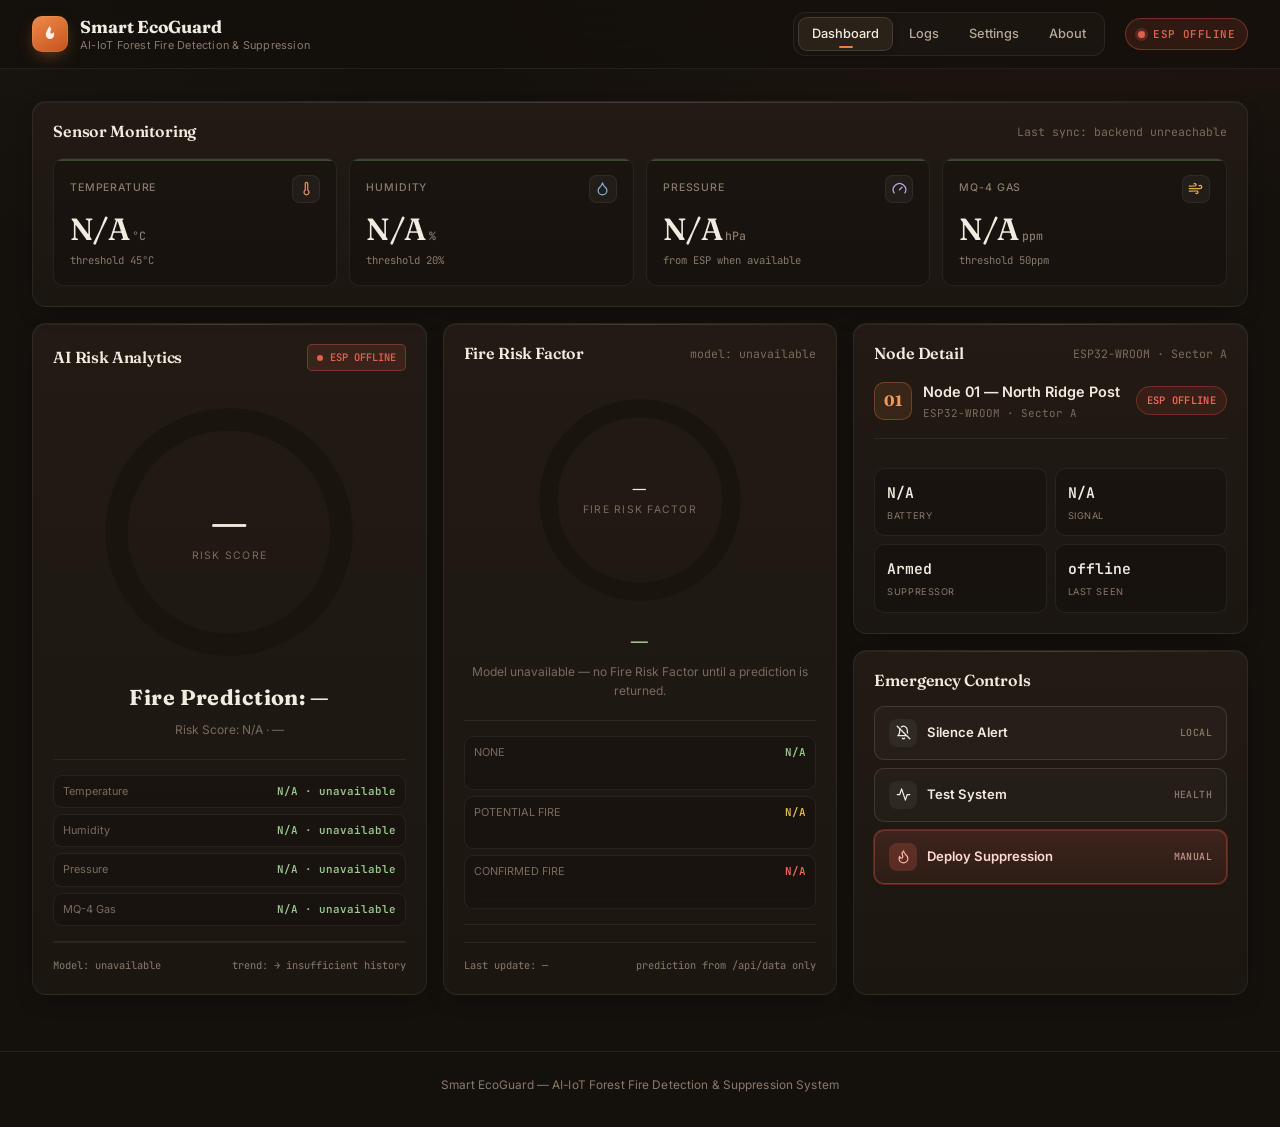
==== commit 3af5aa57: "Unify UI: shared design layer, consistent header, rebalanced dashboard" ====
--- a/index.html
+++ b/index.html
@@ -1,1891 +1,1872 @@
-<!DOCTYPE html>
-<html lang="en">
-<head>
-<meta charset="UTF-8">
-<meta name="viewport" content="width=device-width, initial-scale=1.0">
-<title>Smart EcoGuard — Dashboard</title>
-
-<link rel="preconnect" href="https://fonts.googleapis.com">
-<link href="https://fonts.googleapis.com/css2?family=Fraunces:opsz,wght@9..144,400;9..144,500;9..144,600;9..144,700;9..144,900&family=Inter:wght@400;500;600&family=JetBrains+Mono:wght@400;500;600;700&display=swap" rel="stylesheet">
-
-<style>
-
-:root{
-  /* Background */
-  --bg-base:#17120e;
-  --bg-surface:#1f1812;
-  --bg-elevated:#271f17;
-  --bg-panel:#2a2118;
-  --bg-hover:#332a20;
-  --bg-input:#1a140f;
-
-  /* Text */
-  --text-primary:#f0e8db;
-  --text-secondary:#b5a595;
-  --text-muted:#7a6b5d;
-  --text-dim:#5a4e44;
-
-  /* Ember */
-  --ember:#e07a3e;
-  --ember-light:#ed9152;
-  --ember-bright:#ff7a3d;
-  --ember-dim:rgba(224,122,62,.12);
-  --ember-glow:rgba(224,122,62,.25);
-  --ember-border:rgba(224,122,62,.30);
-
-  /* Status */
-  --safe:#7ba870;
-  --safe-light:#9bc88e;
-  --safe-dim:rgba(123,168,112,.12);
-  --safe-glow:rgba(123,168,112,.20);
-  --safe-border:rgba(123,168,112,.30);
-
-  --warn:#d4a444;
-  --warn-light:#e8b855;
-  --warn-dim:rgba(212,164,68,.12);
-  --warn-glow:rgba(212,164,68,.20);
-  --warn-border:rgba(212,164,68,.30);
-
-  --crit:#d44a3a;
-  --crit-light:#e86a5a;
-  --crit-dim:rgba(212,74,58,.12);
-  --crit-glow:rgba(212,74,58,.25);
-  --crit-border:rgba(212,74,58,.35);
-
-  /* Fonts */
-  --font-display:'Fraunces',Georgia,'Times New Roman',serif;
-  --font-body:'Inter',system-ui,-apple-system,sans-serif;
-  --font-mono:'JetBrains Mono','SF Mono','Courier New',monospace;
-
-  /* Spacing */
-  --sp-1:4px;
-  --sp-2:8px;
-  --sp-3:12px;
-  --sp-4:16px;
-  --sp-5:24px;
-  --sp-6:32px;
-  --sp-7:48px;
-
-  /* Radius */
-  --r-sm:5px;
-  --r-md:9px;
-  --r-lg:13px;
-
-  /* Borders */
-  --border:rgba(240,232,219,.07);
-  --border-hi:rgba(240,232,219,.14);
-
-  /* Shadows */
-  --shadow-sm:0 1px 3px rgba(0,0,0,.30);
-  --shadow-md:0 4px 16px rgba(0,0,0,.35);
-  --shadow-lg:0 8px 32px rgba(0,0,0,.40);
-}
-
-/* ---------- Reset ---------- */
-
-*,
-*::before,
-*::after{
-  box-sizing:border-box;
-  margin:0;
-  padding:0;
-}
-
-html{
-  -webkit-text-size-adjust:100%;
-  scroll-behavior:smooth;
-}
-
-body{
-  min-height:100vh;
-  font-family:var(--font-body);
-  font-size:14px;
-  line-height:1.6;
-  color:var(--text-primary);
-  background-color:var(--bg-base);
-  background-image:
-    radial-gradient(ellipse 80% 50% at 50% -10%,rgba(224,122,62,.07),transparent),
-    radial-gradient(ellipse 60% 40% at 100% 100%,rgba(123,168,112,.035),transparent);
-  background-attachment:fixed;
-  -webkit-font-smoothing:antialiased;
-  -moz-osx-font-smoothing:grayscale;
-  overflow-x:hidden;
-}
-
-button{
-  font:inherit;
-  color:inherit;
-  background:none;
-  border:none;
-  cursor:pointer;
-}
-
-a{
-  color:inherit;
-  text-decoration:none;
-}
-
-h1,h2,h3,h4{
-  font-family:var(--font-display);
-  font-weight:500;
-  line-height:1.2;
-}
-
-::selection{
-  background:var(--ember-dim);
-  color:var(--ember-light);
-}
-
-/* ============================================================
-   HEADER
-   ============================================================ */
-
-.app-header{
-  position:sticky;
-  top:0;
-  z-index:100;
-  background:rgba(23,18,14,.88);
-  backdrop-filter:blur(14px);
-  -webkit-backdrop-filter:blur(14px);
-  border-bottom:1px solid var(--border);
-}
-
-.header-inner{
-  max-width:1400px;
-  margin:0 auto;
-  padding:14px 24px;
-  display:flex;
-  align-items:center;
-  gap:24px;
-}
-
-.brand{
-  display:flex;
-  align-items:center;
-  gap:11px;
-  flex-shrink:0;
-}
-
-.brand-mark{
-  width:36px;
-  height:36px;
-  border-radius:9px;
-  background:linear-gradient(145deg,var(--ember),#a8431a);
-  display:flex;
-  align-items:center;
-  justify-content:center;
-  box-shadow:0 2px 10px var(--ember-glow);
-}
-
-.brand-mark svg{
-  width:20px;
-  height:20px;
-}
-
-.brand-text{
-  display:flex;
-  flex-direction:column;
-  line-height:1.2;
-}
-
-.brand-name{
-  font-family:var(--font-display);
-  font-size:1.12rem;
-  font-weight:700;
-  letter-spacing:.1px;
-}
-
-.brand-sub{
-  margin-top:2px;
-  font-size:.68rem;
-  color:var(--text-muted);
-  letter-spacing:.05em;
-}
-
-.app-nav{
-  display:flex;
-  gap:4px;
-  margin-left:auto;
-}
-
-.nav-link{
-  padding:8px 13px;
-  font-size:.78rem;
-  font-weight:500;
-  color:var(--text-secondary);
-  border-radius:var(--r-md);
-  transition:all 150ms ease;
-  white-space:nowrap;
-}
-
-.nav-link:hover{
-  color:var(--text-primary);
-  background:var(--bg-hover);
-}
-
-.nav-link.active{
-  color:var(--ember-light);
-  background:var(--ember-dim);
-}
-
-.header-status{
-  flex-shrink:0;
-}
-
-.status-chip{
-  display:inline-flex;
-  align-items:center;
-  gap:7px;
-  padding:7px 11px;
-  font-size:.70rem;
-  font-weight:600;
-  font-family:var(--font-mono);
-  border-radius:var(--r-md);
-  border:1px solid var(--safe-border);
-  background:var(--safe-dim);
-  color:var(--safe-light);
-  transition:all 250ms ease;
-}
-
-.status-chip::before{
-  content:'';
-  width:7px;
-  height:7px;
-  border-radius:50%;
-  background:var(--safe);
-  box-shadow:0 0 7px var(--safe-glow);
-  animation:pulse-dot 2s ease-in-out infinite;
-}
-
-.status-chip[data-level="warn"]{
-  border-color:var(--warn-border);
-  background:var(--warn-dim);
-  color:var(--warn-light);
-}
-
-.status-chip[data-level="warn"]::before{
-  background:var(--warn);
-  box-shadow:0 0 7px var(--warn-glow);
-}
-
-.status-chip[data-level="crit"]{
-  border-color:var(--crit-border);
-  background:var(--crit-dim);
-  color:var(--crit-light);
-}
-
-.status-chip[data-level="crit"]::before{
-  background:var(--crit);
-  box-shadow:0 0 7px var(--crit-glow);
-}
-
-@keyframes pulse-dot{
-  0%,100%{opacity:1;}
-  50%{opacity:.45;}
-}
-
-/* ============================================================
-   MAIN
-   ============================================================ */
-
-.app-main{
-  max-width:1400px;
-  margin:0 auto;
-  padding:24px 24px 48px;
-}
-
-.dashboard-grid{
-  display:grid;
-  grid-template-columns:380px minmax(0,1fr);
-  grid-template-areas:
-    "analytics sensors"
-    "analytics node"
-    "factor controls";
-  gap:16px;
-}
-
-.panel{
-  background:linear-gradient(
-    180deg,
-    var(--bg-panel) 0%,
-    var(--bg-surface) 100%
-  );
-  border:1px solid var(--border);
-  border-radius:var(--r-lg);
-  padding:20px;
-  box-shadow:var(--shadow-sm);
-  position:relative;
-  overflow:hidden;
-  transition:border-color 250ms ease,box-shadow 250ms ease;
-}
-
-.panel::before{
-  content:'';
-  position:absolute;
-  top:0;
-  left:0;
-  right:0;
-  height:1px;
-  background:linear-gradient(
-    90deg,
-    transparent,
-    var(--border-hi),
-    transparent
-  );
-}
-
-.panel:hover{
-  border-color:var(--border-hi);
-}
-
-.panel-header{
-  display:flex;
-  align-items:center;
-  justify-content:space-between;
-  gap:12px;
-  margin-bottom:20px;
-  flex-wrap:wrap;
-}
-
-.panel-header h2{
-  font-size:1rem;
-  font-weight:600;
-}
-
-.panel-sub,
-.node-model{
-  font-size:.72rem;
-  color:var(--text-muted);
-  font-family:var(--font-mono);
-}
-
-/* ============================================================
-   AI ANALYTICS
-   ============================================================ */
-
-.analytics-panel{
-  grid-area:analytics;
-  display:flex;
-  flex-direction:column;
-}
-
-.live-indicator{
-  display:inline-flex;
-  align-items:center;
-  gap:7px;
-  font-size:.65rem;
-  font-family:var(--font-mono);
-  font-weight:600;
-  color:var(--safe-light);
-  padding:4px 9px;
-  border-radius:5px;
-  background:var(--safe-dim);
-  border:1px solid var(--safe-border);
-}
-
-.live-indicator::before{
-  content:'';
-  width:6px;
-  height:6px;
-  border-radius:50%;
-  background:var(--safe);
-  animation:pulse-dot 1.5s ease-in-out infinite;
-}
-
-.gauge-container{
-  position:relative;
-  width:100%;
-  max-width:270px;
-  margin:10px auto 6px;
-  aspect-ratio:1;
-}
-
-.risk-gauge{
-  width:100%;
-  height:100%;
-}
-
-.gauge-bg{
-  fill:none;
-  stroke:var(--bg-input);
-  stroke-width:10;
-}
-
-.gauge-fg{
-  fill:none;
-  stroke-width:10;
-  stroke-linecap:round;
-  transition:
-    stroke-dashoffset .8s cubic-bezier(.4,0,.2,1),
-    stroke .8s ease;
-}
-
-.gauge-fg[data-level="safe"]{
-  stroke:var(--safe);
-}
-
-.gauge-fg[data-level="warn"]{
-  stroke:var(--warn);
-  filter:drop-shadow(0 0 4px var(--warn-glow));
-}
-
-.gauge-fg[data-level="crit"]{
-  stroke:var(--crit);
-  filter:drop-shadow(0 0 6px var(--crit-glow));
-}
-
-.gauge-center{
-  position:absolute;
-  inset:0;
-  display:flex;
-  flex-direction:column;
-  align-items:center;
-  justify-content:center;
-}
-
-.gauge-score{
-  font-family:var(--font-display);
-  font-size:2.7rem;
-  font-weight:700;
-  line-height:1;
-}
-
-.gauge-label{
-  margin-top:5px;
-  font-size:.65rem;
-  color:var(--text-muted);
-  text-transform:uppercase;
-  letter-spacing:.12em;
-}
-
-.verdict{
-  text-align:center;
-  margin:8px 0 4px;
-  font-family:var(--font-display);
-  font-size:1.35rem;
-  font-weight:700;
-  letter-spacing:.02em;
-}
-
-.verdict-sub{
-  text-align:center;
-  font-size:.75rem;
-  color:var(--text-muted);
-  margin-bottom:16px;
-}
-
-.reason-list{
-  display:flex;
-  flex-direction:column;
-  gap:7px;
-  margin-top:4px;
-  padding-top:15px;
-  border-top:1px solid var(--border);
-  border-bottom:1px solid var(--border);
-  padding-bottom:15px;
-}
-
-.reason{
-  display:flex;
-  align-items:center;
-  justify-content:space-between;
-  gap:10px;
-  padding:7px 9px;
-  border-radius:7px;
-  background:rgba(0,0,0,.16);
-  border:1px solid var(--border);
-  font-size:.68rem;
-}
-
-.reason .metric{
-  color:var(--text-muted);
-}
-
-.reason .val{
-  font-family:var(--font-mono);
-  font-weight:600;
-  text-align:right;
-}
-
-.reason.breach{
-  border-color:var(--crit-border);
-  background:var(--crit-dim);
-}
-
-.reason.breach .val{
-  color:var(--crit-light);
-}
-
-.reason.watch{
-  border-color:var(--warn-border);
-  background:var(--warn-dim);
-}
-
-.reason.watch .val{
-  color:var(--warn-light);
-}
-
-.reason.ok .val{
-  color:var(--safe-light);
-}
-
-.analytics-foot{
-  margin-top:auto;
-  padding-top:13px;
-  display:flex;
-  align-items:center;
-  justify-content:space-between;
-  gap:10px;
-  border-top:1px solid var(--border);
-  font-size:.65rem;
-  color:var(--text-dim);
-  font-family:var(--font-mono);
-}
-
-/* ============================================================
-   NODE DETAIL / SENSORS
-   ============================================================ */
-
-.sensors-panel{
-  grid-area:sensors;
-}
-
-.node-panel{
-  grid-area:node;
-}
-
-.node-id-row{
-  display:flex;
-  align-items:center;
-  gap:11px;
-  margin-bottom:15px;
-}
-
-.node-badge{
-  width:38px;
-  height:38px;
-  border-radius:9px;
-  background:var(--ember-dim);
-  border:1px solid var(--ember-border);
-  display:flex;
-  align-items:center;
-  justify-content:center;
-  font-family:var(--font-display);
-  font-weight:700;
-  font-size:15px;
-  color:var(--ember-light);
-  flex-shrink:0;
-}
-
-.node-meta-title{
-  font-size:.9rem;
-  font-weight:600;
-}
-
-.node-meta-sub{
-  margin-top:2px;
-  font-size:.68rem;
-  color:var(--text-muted);
-  font-family:var(--font-mono);
-}
-
-.node-status-chip{
-  margin-left:auto;
-  padding:5px 10px;
-  border-radius:100px;
-  font-size:.65rem;
-  font-family:var(--font-mono);
-  font-weight:600;
-  letter-spacing:.03em;
-  white-space:nowrap;
-}
-
-.sensor-grid{
-  display:grid;
-  grid-template-columns:repeat(4,1fr);
-  gap:10px;
-}
-
-.sensor-box{
-  background:rgba(0,0,0,.17);
-  border:1px solid var(--border);
-  border-radius:9px;
-  padding:12px;
-  position:relative;
-  overflow:hidden;
-  transition:all 250ms ease;
-}
-
-.sensor-box::before{
-  content:'';
-  position:absolute;
-  top:0;
-  left:0;
-  right:0;
-  height:2px;
-  background:var(--safe);
-  opacity:.35;
-  transition:all 250ms ease;
-}
-
-.sensor-box.breach{
-  border-color:var(--crit-border);
-  background:linear-gradient(
-    180deg,
-    var(--crit-dim),
-    rgba(0,0,0,.17) 65%
-  );
-}
-
-.sensor-box.breach::before{
-  background:var(--crit);
-  opacity:1;
-}
-
-.sensor-box.watch{
-  border-color:var(--warn-border);
-  background:linear-gradient(
-    180deg,
-    var(--warn-dim),
-    rgba(0,0,0,.17) 65%
-  );
-}
-
-.sensor-box.watch::before{
-  background:var(--warn);
-  opacity:.8;
-}
-
-.s-label{
-  display:flex;
-  align-items:center;
-  justify-content:space-between;
-  gap:6px;
-  font-size:.64rem;
-  color:var(--text-muted);
-  letter-spacing:.08em;
-  text-transform:uppercase;
-}
-
-.s-val{
-  margin-top:5px;
-  font-family:var(--font-display);
-  font-size:1.55rem;
-  font-weight:600;
-  line-height:1.1;
-}
-
-.s-unit{
-  margin-left:3px;
-  font-family:var(--font-mono);
-  font-size:.67rem;
-  color:var(--text-muted);
-  font-weight:400;
-}
-
-.sensor-box.breach .s-val{
-  color:var(--crit-light);
-}
-
-.sensor-box.watch .s-val{
-  color:var(--warn-light);
-}
-
-.threshold-note{
-  margin-top:5px;
-  font-size:.58rem;
-  color:var(--text-dim);
-  font-family:var(--font-mono);
-}
-
-.health-strip{
-  display:grid;
-  grid-template-columns:repeat(4,1fr);
-  gap:8px;
-  margin-top:13px;
-  padding-top:13px;
-  border-top:1px solid var(--border);
-}
-
-.health-item{
-  text-align:center;
-}
-
-.h-val{
-  font-family:var(--font-mono);
-  font-size:.78rem;
-  font-weight:600;
-}
-
-.h-label{
-  margin-top:2px;
-  font-size:.58rem;
-  color:var(--text-muted);
-  text-transform:uppercase;
-  letter-spacing:.06em;
-}
-
-/* ============================================================
-   EMERGENCY CONTROLS
-   ============================================================ */
-
-.controls-panel{
-  grid-area:controls;
-  border-color:var(--border-hi);
-}
-
-.factor-panel{
-  grid-area:factor;
-}
-
-.factor-panel .gauge-container{
-  max-width:220px;
-}
-
-.factor-panel .gauge-score{
-  font-size:2rem;
-}
-
-.factor-panel .factor-state{
-  font-size:1.05rem;
-  letter-spacing:.08em;
-  text-transform:uppercase;
-  padding:0 12px;
-  text-align:center;
-}
-
-.factor-panel .reason{
-  flex-wrap:wrap;
-}
-
-.factor-prob-fill{
-  display:block;
-  flex:1 0 100%;
-  height:4px;
-  border-radius:99px;
-  background:var(--bg-input);
-  margin-top:6px;
-  overflow:hidden;
-}
-
-.factor-prob-fill > span{
-  display:block;
-  height:100%;
-  width:0;
-  border-radius:99px;
-  background:var(--safe);
-  transition:width .8s cubic-bezier(.4,0,.2,1);
-}
-
-.reason.watch .factor-prob-fill > span{
-  background:var(--warn);
-}
-
-.reason.breach .factor-prob-fill > span{
-  background:var(--crit);
-}
-
-.factor-panel .reason.factor-active{
-  border-color:var(--ember-border);
-}
-
-.controls-grid{
-  display:flex;
-  align-items:center;
-  gap:10px;
-  flex-wrap:wrap;
-}
-
-.ctrl-btn{
-  flex:1;
-  min-width:170px;
-  padding:11px 17px;
-  border-radius:9px;
-  border:1px solid var(--border-hi);
-  background:var(--bg-elevated);
-  color:var(--text-primary);
-  font-family:var(--font-mono);
-  font-size:.70rem;
-  font-weight:600;
-  letter-spacing:.02em;
-  display:flex;
-  align-items:center;
-  justify-content:center;
-  gap:7px;
-  transition:all 200ms ease;
-}
-
-.ctrl-btn:hover{
-  background:var(--bg-hover);
-  transform:translateY(-1px);
-  box-shadow:var(--shadow-md);
-}
-
-.ctrl-btn:active{
-  transform:translateY(0);
-}
-
-.ctrl-btn:disabled{
-  opacity:.6;
-  cursor:not-allowed;
-  transform:none;
-}
-
-.ctrl-silence{
-  border-color:var(--warn-border);
-}
-
-.ctrl-silence:hover{
-  background:var(--warn-dim);
-  border-color:var(--warn);
-}
-
-.ctrl-test{
-  border-color:var(--safe-border);
-}
-
-.ctrl-test:hover{
-  background:var(--safe-dim);
-  border-color:var(--safe);
-}
-
-.ctrl-deploy{
-  border-color:var(--crit-border);
-  background:linear-gradient(
-    145deg,
-    var(--crit-dim),
-    var(--bg-elevated)
-  );
-  color:var(--crit-light);
-  font-weight:700;
-  box-shadow:0 0 0 1px var(--crit-border),var(--shadow-sm);
-}
-
-.ctrl-deploy:hover{
-  background:linear-gradient(
-    145deg,
-    var(--crit-glow),
-    var(--bg-elevated)
-  );
-  border-color:var(--crit);
-  box-shadow:0 4px 16px var(--crit-glow),var(--shadow-md);
-}
-
-.controls-note{
-  width:100%;
-  margin-top:2px;
-  font-size:.68rem;
-  color:var(--text-secondary);
-  min-height:0;
-}
-
-.controls-note:empty{
-  display:none;
-}
-
-/* ============================================================
-   FOOTER
-   ============================================================ */
-
-.app-footer{
-  max-width:1400px;
-  margin:0 auto;
-  padding:0 24px 28px;
-  text-align:center;
-  font-size:.65rem;
-  color:var(--text-dim);
-  letter-spacing:.03em;
-}
-
-/* ============================================================
-   RESPONSIVE
-   ============================================================ */
-
-@media (max-width:1050px){
-
-  .dashboard-grid{
-    grid-template-columns:330px minmax(0,1fr);
-  }
-
-  .sensor-grid{
-    grid-template-columns:repeat(2,1fr);
-  }
-}
-
-@media (max-width:800px){
-
-  .header-inner{
-    flex-wrap:wrap;
-    padding:12px 16px;
-    gap:12px;
-  }
-
-  .app-nav{
-    order:3;
-    width:100%;
-    margin-left:0;
-    overflow-x:auto;
-    padding-bottom:2px;
-  }
-
-  .header-status{
-    margin-left:auto;
-  }
-
-  .app-main{
-    padding:18px 16px 40px;
-  }
-
-  .dashboard-grid{
-    grid-template-columns:1fr;
-    grid-template-areas:
-      "analytics"
-      "sensors"
-      "node"
-      "factor"
-      "controls";
-  }
-
-  .analytics-panel{
-    min-height:auto;
-  }
-
-  .gauge-container{
-    max-width:230px;
-  }
-}
-
-@media (max-width:520px){
-
-  .brand-sub{
-    display:none;
-  }
-
-  .brand-name{
-    font-size:1rem;
-  }
-
-  .header-status{
-    display:none;
-  }
-
-  .panel{
-    padding:16px;
-  }
-
-  .sensor-grid{
-    grid-template-columns:1fr 1fr;
-    gap:8px;
-  }
-
-  .sensor-box{
-    padding:10px;
-  }
-
-  .s-val{
-    font-size:1.35rem;
-  }
-
-  .node-id-row{
-    align-items:flex-start;
-  }
-
-  .node-status-chip{
-    margin-left:auto;
-  }
-
-  .controls-grid{
-    flex-direction:column;
-    align-items:stretch;
-  }
-
-  .ctrl-btn{
-    width:100%;
-    min-width:0;
-  }
-
-  .reason{
-    flex-direction:column;
-    align-items:flex-start;
-  }
-
-  .reason .val{
-    text-align:left;
-  }
-}
-
-@media (prefers-reduced-motion:reduce){
-  *,
-  *::before,
-  *::after{
-    animation-duration:.001s !important;
-    transition-duration:.001s !important;
-  }
-}
-</style>
-</head>
-
-<body>
-
-<!-- ============================================================
-     HEADER
-     ============================================================ -->
-
-<header class="app-header">
-  <div class="header-inner">
-
-    <a href="/" class="brand">
-
-      <span class="brand-mark">
-        <svg
-          viewBox="0 0 24 24"
-          fill="none"
-          xmlns="http://www.w3.org/2000/svg"
-        >
-          <path
-            d="M12 2C12 2 7 8 7 13a5 5 0 0010 0c0-2-1-3.5-1-3.5s-.5 2-2 2c-1.2 0-1.5-1-1.5-2 0-2 1.5-3.5 1.5-3.5S12 4.5 12 2z"
-            fill="#fff2e8"
-          />
-        </svg>
-      </span>
-
-      <span class="brand-text">
-        <span class="brand-name">Smart ECOGuard</span>
-        <span class="brand-sub">
-          AI-IoT Forest Fire Detection &amp; Suppression
-        </span>
-      </span>
-
-    </a>
-
-    <nav class="app-nav">
-      <a href="/" class="nav-link active">Dashboard</a>
-      <a href="logs.html" class="nav-link">Logs</a>
-      <a href="settings.html" class="nav-link">Settings</a>
-      <a href="about.html" class="nav-link">About</a>
-    </nav>
-
-    <div class="header-status">
-      <span class="status-chip" id="headerStatus" data-level="safe">
-        Connecting…
-      </span>
-    </div>
-
-  </div>
-</header>
-
-
-<!-- ============================================================
-     MAIN
-     ============================================================ -->
-
-<main class="app-main">
-
-  <div class="dashboard-grid">
-
-    <!-- ========================================================
-         AI ANALYTICS
-         ======================================================== -->
-
-    <section class="panel analytics-panel">
-
-      <div class="panel-header">
-        <h2>AI Risk Analytics</h2>
-
-        <span class="live-indicator" id="liveIndicator">
-          Connecting…
-        </span>
-      </div>
-
-      <div class="gauge-container">
-
-        <svg class="risk-gauge" viewBox="0 0 120 120">
-
-          <circle
-            class="gauge-bg"
-            cx="60"
-            cy="60"
-            r="50"
-          ></circle>
-
-          <circle
-            class="gauge-fg"
-            id="gaugeFg"
-            cx="60"
-            cy="60"
-            r="50"
-            stroke-dasharray="314.159"
-            stroke-dashoffset="314.159"
-            data-level="safe"
-          ></circle>
-
-        </svg>
-
-        <div class="gauge-center">
-          <span class="gauge-score" id="gaugeScore">0</span>
-          <span class="gauge-label">Risk Score</span>
-        </div>
-
-      </div>
-
-      <div class="verdict">
-        <span id="verdictText">Fire Prediction: —</span>
-      </div>
-
-      <div class="verdict-sub" id="verdictSub">
-        Evaluating live ESP readings from the backend…
-      </div>
-
-      <div class="reason-list" id="reasonList"></div>
-
-      <div class="analytics-foot">
-        <span id="analyticsFoot">
-          Model recalculates every reading cycle
-        </span>
-
-        <span id="analyticsTrend">
-          trend: —
-        </span>
-      </div>
-
-    </section>
-
-
-    <!-- ========================================================
-         SENSOR MONITORING
-         ======================================================== -->
-
-    <section class="panel sensors-panel">
-
-      <div class="panel-header">
-        <h2>Sensor Monitoring</h2>
-
-        <span class="panel-sub" id="lastSync">
-          Last sync: —
-        </span>
-      </div>
-
-      <div class="sensor-grid" id="sensorGrid">
-
-        <div class="sensor-box" id="box-temp">
-          <div class="s-label">
-            Temperature
-            <span>🌡️</span>
-          </div>
-
-          <div class="s-val" id="val-temp">
-            —
-            <span class="s-unit">°C</span>
-          </div>
-
-          <div class="threshold-note">
-            threshold 45°C
-          </div>
-        </div>
-
-
-        <div class="sensor-box" id="box-hum">
-          <div class="s-label">
-            Humidity
-            <span>💧</span>
-          </div>
-
-          <div class="s-val" id="val-hum">
-            —
-            <span class="s-unit">%</span>
-          </div>
-
-          <div class="threshold-note">
-            threshold 20%
-          </div>
-        </div>
-
-
-        <div class="sensor-box" id="box-press">
-          <div class="s-label">
-            Pressure
-            <span>🌫️</span>
-          </div>
-
-          <div class="s-val" id="val-press">
-            N/A
-            <span class="s-unit">hPa</span>
-          </div>
-
-          <div class="threshold-note">
-            from ESP when available
-          </div>
-        </div>
-
-
-        <div class="sensor-box" id="box-gas">
-          <div class="s-label">
-            MQ-4 Gas
-            <span>⛽</span>
-          </div>
-
-          <div class="s-val" id="val-gas">
-            —
-            <span class="s-unit">ppm</span>
-          </div>
-
-          <div class="threshold-note">
-            threshold 50ppm
-          </div>
-        </div>
-
-      </div>
-
-    </section>
-
-
-    <!-- ========================================================
-         NODE DETAIL
-         ======================================================== -->
-
-    <section class="panel node-panel">
-
-      <div class="panel-header">
-        <h2>Node Detail</h2>
-
-        <span class="node-model">
-          ESP32-WROOM · Sector A
-        </span>
-      </div>
-
-      <div class="node-id-row">
-
-        <div class="node-badge">
-          01
-        </div>
-
-        <div>
-          <div class="node-meta-title">
-            Node 01 — North Ridge Post
-          </div>
-
-          <div class="node-meta-sub">
-            ESP32-WROOM · Sector A
-          </div>
-        </div>
-
-        <div
-          class="node-status-chip"
-          id="statusChip"
-          data-level="safe"
-          style="background:var(--safe-dim);color:var(--safe-light);"
-        >
-          NORMAL
-        </div>
-
-      </div>
-
-      <div class="health-strip">
-
-        <div class="health-item">
-          <div class="h-val" id="h-batt">N/A</div>
-          <div class="h-label">Battery</div>
-        </div>
-
-        <div class="health-item">
-          <div class="h-val" id="h-rssi">N/A</div>
-          <div class="h-label">Signal</div>
-        </div>
-
-        <div class="health-item">
-          <div class="h-val">Armed</div>
-          <div class="h-label">Suppressor</div>
-        </div>
-
-        <div class="health-item">
-          <div class="h-val" id="h-seen">—</div>
-          <div class="h-label">Last Seen</div>
-        </div>
-
-      </div>
-
-    </section>
-
-
-    <!-- ========================================================
-         FIRE RISK FACTOR
-         ======================================================== -->
-
-    <section class="panel factor-panel" id="fireRiskFactor">
-
-      <div class="panel-header">
-        <h2>Fire Risk Factor</h2>
-        <span class="panel-sub" id="factorModelStatus">model: —</span>
-      </div>
-
-      <div class="gauge-container">
-        <svg class="risk-gauge" viewBox="0 0 120 120">
-          <circle class="gauge-bg" cx="60" cy="60" r="50"></circle>
-          <circle
-            class="gauge-fg"
-            id="factorGaugeFg"
-            cx="60"
-            cy="60"
-            r="50"
-            stroke-dasharray="314.159"
-            stroke-dashoffset="314.159"
-            data-level="safe"
-          ></circle>
-        </svg>
-        <div class="gauge-center">
-          <span class="gauge-score factor-state" id="factorConfidence">—</span>
-          <span class="gauge-label">Fire Risk Factor</span>
-        </div>
-      </div>
-
-      <div class="verdict" id="factorPrediction">NONE</div>
-      <div class="verdict-sub" id="factorSub">Waiting for backend Random Forest output…</div>
-      <div class="reason-list" id="factorProbs"></div>
-
-      <div class="analytics-foot">
-        <span id="factorUpdated">Last update: —</span>
-        <span id="factorHint">prediction from /api/data only</span>
-      </div>
-
-    </section>
-
-
-    <!-- ========================================================
-         EMERGENCY CONTROLS
-         ======================================================== -->
-
-    <section class="panel controls-panel">
-
-      <div class="panel-header">
-        <h2>Emergency Controls</h2>
-      </div>
-
-      <div class="controls-grid">
-
-        <button
-          class="ctrl-btn ctrl-silence"
-          id="silenceBtn"
-        >
-          🔕 Silence Alert
-        </button>
-
-        <button
-          class="ctrl-btn ctrl-test"
-          id="testBtn"
-        >
-          🧪 Test System
-        </button>
-
-        <button
-          class="ctrl-btn ctrl-deploy"
-          id="deployBtn"
-        >
-          🚒 Deploy Suppression
-        </button>
-
-      </div>
-
-      <div
-        class="controls-note"
-        id="controlsNote"
-      ></div>
-
-    </section>
-
-  </div>
-
-</main>
-
-
-<footer class="app-footer">
-  Smart EcoGuard — AI-IoT Forest Fire Detection &amp; Suppression System
-</footer>
-
-
-<script>
-/* ============================================================
-   Smart EcoGuard — live backend integration
-   Layout/CSS unchanged. Sensor values come only from GET /api/data.
-   ============================================================ */
-
-const API_BASE = location.protocol === 'file:' ? 'http://127.0.0.1:8080' : '';
-const POLL_MS = 2000;
-
-const THRESH = {
-  temp:  { watch: 38, breach: 45 },
-  hum:   { watch: 28, breach: 20, invert: true },
-  press: { watch: 1000, breach: 980, invert: true },
-  gas:   { watch: 30, breach: 50 }
-};
-
-const SENSOR_META = {
-  temp:  { label: 'Temperature', unit: '°C',  api: 'temperature' },
-  hum:   { label: 'Humidity',    unit: '%',   api: 'humidity' },
-  press: { label: 'Pressure',    unit: 'hPa', api: 'pressure' },
-  gas:   { label: 'MQ-4 Gas',    unit: 'ppm', api: 'mq4' }
-};
-
-let state = {
-  temp: null,
-  hum: null,
-  press: null,
-  gas: null
-};
-
-const CIRC = 2 * Math.PI * 50;
-
-const gaugeFg = document.getElementById('gaugeFg');
-const gaugeScore = document.getElementById('gaugeScore');
-const verdictText = document.getElementById('verdictText');
-const verdictSub = document.getElementById('verdictSub');
-const reasonList = document.getElementById('reasonList');
-const statusChip = document.getElementById('statusChip');
-const headerStatus = document.getElementById('headerStatus');
-const liveIndicator = document.getElementById('liveIndicator');
-const analyticsTrend = document.getElementById('analyticsTrend');
-const analyticsFoot = document.getElementById('analyticsFoot');
-const lastSync = document.getElementById('lastSync');
-const controlsNote = document.getElementById('controlsNote');
-const factorGaugeFg = document.getElementById('factorGaugeFg');
-const factorConfidence = document.getElementById('factorConfidence');
-const factorPrediction = document.getElementById('factorPrediction');
-const factorSub = document.getElementById('factorSub');
-const factorProbs = document.getElementById('factorProbs');
-const factorModelStatus = document.getElementById('factorModelStatus');
-const factorUpdated = document.getElementById('factorUpdated');
-
-if (gaugeFg) {
-  gaugeFg.setAttribute('stroke-dasharray', CIRC);
-}
-if (factorGaugeFg) {
-  factorGaugeFg.setAttribute('stroke-dasharray', CIRC);
-}
-
-const FACTOR_CLASSES = [
-  { key: 'None', label: 'NONE' },
-  { key: 'Potential Fire', label: 'POTENTIAL FIRE' },
-  { key: 'Confirmed Fire', label: 'CONFIRMED FIRE' }
-];
-
-function readProbability(probabilities, className) {
-  if (!probabilities || typeof probabilities !== 'object') {
-    return null;
-  }
-  if (Object.prototype.hasOwnProperty.call(probabilities, className)) {
-    const raw = probabilities[className];
-    if (raw === null || raw === undefined || raw === '') {
-      return null;
-    }
-    const num = Number(raw);
-    return Number.isNaN(num) ? null : num;
-  }
-  return null;
-}
-
-function normalizePrediction(prediction) {
-  if (prediction === null || prediction === undefined || prediction === '') {
-    return null;
-  }
-  const text = String(prediction).trim().toLowerCase();
-  if (text === 'none') return 'None';
-  if (text === 'potential fire' || text === 'potential') return 'Potential Fire';
-  if (text === 'confirmed fire' || text === 'confirmed') return 'Confirmed Fire';
-  return String(prediction);
-}
-
-function factorLevel(className) {
-  if (className === 'Confirmed Fire') return 'crit';
-  if (className === 'Potential Fire') return 'warn';
-  return 'safe';
-}
-
-function renderFireRiskFactor(payload) {
-  const model = (payload && payload.ml) || {};
-  const pred = normalizePrediction(
-    model.prediction != null ? model.prediction : (payload && payload.prediction)
-  );
-  const probabilities = model.probabilities || (payload && payload.fire_probability) || null;
-  const timestamp = payload && (payload.last_successful_reading || payload.timestamp);
-  const status = model.model_status ? String(model.model_status) : 'unavailable';
-  const experimental = !!model.experimental;
-
-  if (factorModelStatus) {
-    factorModelStatus.textContent = 'model: ' + status + (experimental ? ' · experimental' : '');
-  }
-  if (factorUpdated) {
-    factorUpdated.textContent = timestamp
-      ? 'Last update: ' + new Date(timestamp).toLocaleTimeString()
-      : 'Last update: —';
-  }
-
-  const bars = FACTOR_CLASSES.map(function (item) {
-    return {
-      key: item.key,
-      label: item.label,
-      p: readProbability(probabilities, item.key)
-    };
-  });
-
-  if (factorProbs) {
-    factorProbs.innerHTML = '';
-    bars.forEach(function (item) {
-      const div = document.createElement('div');
-      const isActive = pred === item.key;
-      const tone = item.key === 'Confirmed Fire'
-        ? 'breach'
-        : item.key === 'Potential Fire'
-          ? 'watch'
-          : 'ok';
-      div.className = 'reason ' + tone + (isActive ? ' factor-active' : '');
-      const pct = item.p === null ? 'N/A' : Math.round(item.p * 1000) / 10 + '%';
-      const width = item.p === null ? 0 : Math.max(0, Math.min(100, item.p * 100));
-      div.innerHTML =
-        '<span class="metric">' + item.label + '</span>' +
-        '<span class="val">' + pct + '</span>' +
-        '<span class="factor-prob-fill"><span style="width:' + width + '%"></span></span>';
-      factorProbs.appendChild(div);
-    });
-  }
-
-  const predictedProb = pred ? readProbability(probabilities, pred) : null;
-  const displayName = pred
-    ? (FACTOR_CLASSES.find(function (c) { return c.key === pred; }) || { label: pred }).label
-    : '—';
-
-  if (factorPrediction) {
-    factorPrediction.textContent = displayName;
-    factorPrediction.style.color = pred === 'Confirmed Fire'
-      ? 'var(--crit-light)'
-      : pred === 'Potential Fire'
-        ? 'var(--warn-light)'
-        : 'var(--safe-light)';
-  }
-
-  if (factorConfidence && factorGaugeFg) {
-    const short = !pred
-      ? '—'
-      : (pred === 'None' ? 'NONE' : pred === 'Potential Fire' ? 'POTENTIAL FIRE' : 'CONFIRMED FIRE');
-    factorConfidence.textContent = short;
-    if (predictedProb === null) {
-      factorGaugeFg.style.strokeDashoffset = String(CIRC);
-      factorGaugeFg.setAttribute('data-level', pred ? factorLevel(pred) : 'safe');
-    } else {
-      const pct = Math.max(0, Math.min(100, predictedProb * 100));
-      factorGaugeFg.style.strokeDashoffset = String(CIRC - (pct / 100) * CIRC);
-      factorGaugeFg.setAttribute('data-level', factorLevel(pred));
-    }
-  }
-
-  if (factorSub) {
-    if (status === 'unavailable' || pred === null) {
-      factorSub.textContent = 'Model unavailable — no Fire Risk Factor until a prediction is returned.';
-    } else {
-      const pTxt = predictedProb === null ? 'N/A' : (Math.round(predictedProb * 1000) / 10) + '%';
-      factorSub.textContent = 'Fire Risk Factor: ' + displayName + ' · probability ' + pTxt;
-    }
-  }
-}
-
-function formatReading(value, digits) {
-  if (value === null || value === undefined || Number.isNaN(Number(value))) {
-    return 'N/A';
-  }
-  return Number(value).toFixed(digits);
-}
-
-function breachLevel(key, value) {
-  const t = THRESH[key];
-  if (t == null || value === null || value === undefined) {
-    return 'ok';
-  }
-  if (t.invert) {
-    if (value <= t.breach) return 'breach';
-    if (value <= t.watch) return 'watch';
-    return 'ok';
-  }
-  if (value >= t.breach) return 'breach';
-  if (value >= t.watch) return 'watch';
-  return 'ok';
-}
-
-function connectionState(payload) {
-  const esp = (payload && payload.esp) || {};
-  if (!esp.reachable) {
-    return { label: 'ESP OFFLINE', level: 'crit' };
-  }
-  if (esp.stale) {
-    return { label: 'STALE DATA', level: 'warn' };
-  }
-  return { label: 'ESP ONLINE', level: 'safe' };
-}
-
-function applyChip(el, label, level) {
-  if (!el) return;
-  el.textContent = label;
-  el.setAttribute('data-level', level);
-}
-
-function render(payload) {
-  const sensors = (payload && payload.sensors) || {};
-  const risk = (payload && payload.risk) || {};
-  const ml = (payload && payload.ml) || {};
-  const conn = connectionState(payload);
-
-  state.temp = sensors.temperature;
-  state.hum = sensors.humidity;
-  state.press = sensors.pressure != null ? sensors.pressure : sensors.atmospheric_pressure;
-  state.gas = sensors.mq4 != null ? sensors.mq4 : sensors.gas;
-
-  const score = risk.score;
-  const numericScore = (score === null || score === undefined) ? null : Number(score);
-
-  if (gaugeFg && gaugeScore) {
-    if (numericScore === null || Number.isNaN(numericScore)) {
-      gaugeFg.style.strokeDashoffset = String(CIRC);
-      gaugeFg.setAttribute('data-level', conn.level);
-      gaugeScore.textContent = '—';
-    } else {
-      const offset = CIRC - (Math.max(0, Math.min(100, numericScore)) / 100) * CIRC;
-      gaugeFg.style.strokeDashoffset = String(offset);
-      const gaugeLevel = numericScore >= 75 ? 'crit' : numericScore >= 35 ? 'warn' : 'safe';
-      gaugeFg.setAttribute('data-level', gaugeLevel);
-      gaugeScore.textContent = String(numericScore);
-    }
-  }
-
-  const prediction = ml.prediction;
-  const predLabel = (prediction === null || prediction === undefined || prediction === '')
-    ? '—'
-    : String(prediction);
-
-  if (verdictText) {
-    verdictText.textContent = 'Fire Prediction: ' + predLabel;
-  }
-
-  const scoreLabel = (numericScore === null || Number.isNaN(numericScore))
-    ? 'N/A'
-    : numericScore + '/100';
-  const levelLabel = risk.level ? String(risk.level) : '—';
-
-  if (verdictSub) {
-    verdictSub.textContent = 'Risk Score: ' + scoreLabel + ' · ' + levelLabel;
-  }
-
-  if (reasonList) {
-    reasonList.innerHTML = '';
-    Object.keys(SENSOR_META).forEach(function (key) {
-      const meta = SENSOR_META[key];
-      const value = state[key];
-      const lvl = breachLevel(key, value);
-      const div = document.createElement('div');
-      div.className = 'reason ' + lvl;
-      const tag = value === null || value === undefined
-        ? 'unavailable'
-        : (lvl === 'breach' ? 'over threshold' : (lvl === 'watch' ? 'approaching limit' : 'nominal'));
-      const shown = formatReading(value, key === 'gas' || key === 'press' ? 1 : 1);
-      div.innerHTML =
-        '<span class="metric">' + meta.label + '</span>' +
-        '<span class="val">' + shown + (shown === 'N/A' ? '' : meta.unit) + ' · ' + tag + '</span>';
-      reasonList.appendChild(div);
-
-      const box = document.getElementById('box-' + key);
-      if (box) {
-        box.classList.remove('breach', 'watch');
-        if (lvl !== 'ok' && value !== null && value !== undefined) {
-          box.classList.add(lvl);
-        }
-      }
-
-      const valueEl = document.getElementById('val-' + key);
-      if (valueEl) {
-        if (shown === 'N/A') {
-          valueEl.innerHTML = 'N/A<span class="s-unit">' + meta.unit + '</span>';
-        } else {
-          valueEl.innerHTML = shown + '<span class="s-unit">' + meta.unit + '</span>';
-        }
-      }
-    });
-  }
-
-  if (statusChip) {
-    statusChip.textContent = conn.label;
-    statusChip.style.color = conn.level === 'crit'
-      ? 'var(--crit-light, #e86a5a)'
-      : conn.level === 'warn'
-        ? 'var(--warn-light, #e8b855)'
-        : 'var(--safe-light, #9bc88e)';
-    statusChip.style.background = conn.level === 'crit'
-      ? 'var(--crit-dim)'
-      : conn.level === 'warn'
-        ? 'var(--warn-dim)'
-        : 'var(--safe-dim)';
-    statusChip.style.border = conn.level === 'crit'
-      ? '1px solid var(--crit-border)'
-      : conn.level === 'warn'
-        ? '1px solid var(--warn-border)'
-        : '1px solid var(--safe-border)';
-  }
-
-  applyChip(headerStatus, conn.label, conn.level);
-  if (liveIndicator) {
-    liveIndicator.textContent = conn.label;
-  }
-
-  const hist = Array.isArray(payload.history) ? payload.history : [];
-  const scores = hist
-    .map(function (row) { return row.risk_score; })
-    .filter(function (v) { return v !== null && v !== undefined; });
-  let trendArrow = '→ insufficient history';
-  if (scores.length > 3) {
-    const latest = scores[scores.length - 1];
-    const prior = scores[scores.length - 4];
-    trendArrow = latest > prior ? '↑ rising' : (latest < prior ? '↓ falling' : '→ steady');
-  } else if (scores.length > 0) {
-    trendArrow = '→ ' + scores.length + ' real sample' + (scores.length === 1 ? '' : 's');
-  }
-  if (analyticsTrend) {
-    analyticsTrend.textContent = 'trend: ' + trendArrow;
-  }
-
-  if (analyticsFoot) {
-    const modelStatus = ml.model_status ? String(ml.model_status) : 'unavailable';
-    analyticsFoot.textContent = 'Model: ' + modelStatus + (ml.experimental ? ' (experimental)' : '');
-  }
-
-  if (lastSync) {
-    const ts = payload.last_successful_reading || payload.timestamp;
-    lastSync.textContent = ts
-      ? 'Last sync: ' + new Date(ts).toLocaleTimeString()
-      : 'Last sync: —';
-  }
-
-  const seenEl = document.getElementById('h-seen');
-  if (seenEl) {
-    if (!payload.esp || !payload.esp.reachable) {
-      seenEl.textContent = 'offline';
-    } else if (payload.last_successful_reading) {
-      seenEl.textContent = new Date(payload.last_successful_reading).toLocaleTimeString();
-    } else {
-      seenEl.textContent = '—';
-    }
-  }
-
-  renderFireRiskFactor(payload);
-}
-
-function offlinePayload() {
-  return {
-    esp: { reachable: false, stale: true, status: 'offline' },
-    sensors: { temperature: null, humidity: null, pressure: null, mq4: null, gas: null },
-    risk: { score: null, level: null },
-    ml: { prediction: null, probabilities: null, model_status: 'unavailable' },
-    last_successful_reading: null,
-    history: []
-  };
-}
-
-async function poll() {
-  try {
-    const response = await fetch(API_BASE + '/api/data', { cache: 'no-store' });
-    if (!response.ok) {
-      throw new Error('HTTP ' + response.status);
-    }
-    const payload = await response.json();
-    render(payload);
-  } catch (err) {
-    render(offlinePayload());
-    if (lastSync) {
-      lastSync.textContent = 'Last sync: backend unreachable';
-    }
-  }
-}
-
-poll();
-setInterval(poll, POLL_MS);
-
-document.getElementById('deployBtn').addEventListener('click', async function () {
-  const btn = this;
-  const confirmed = window.confirm(
-    'Deploy fire suppression?\n\nThis sends POST /api/deploy to the backend, which forwards DEPLOY to the ESP.\nIt will NOT run automatically from the ML prediction.'
-  );
-  if (!confirmed) {
-    return;
-  }
-
-  btn.disabled = true;
-  btn.textContent = '⏳ Deploying…';
-  if (controlsNote) {
-    controlsNote.textContent = 'Sending deploy command…';
-  }
-
-  try {
-    const response = await fetch(API_BASE + '/api/deploy', { method: 'POST' });
-    let result = {};
-    try {
-      result = await response.json();
-    } catch (parseErr) {
-      result = {};
-    }
-
-    if (response.ok && result.status === 'success') {
-      btn.textContent = '✅ Suppression Deployed';
-      if (controlsNote) {
-        controlsNote.textContent = 'Success: ' + (result.message || 'DEPLOY sent') + ' at ' + new Date().toLocaleTimeString();
-      }
-    } else {
-      btn.textContent = '❌ Deploy Failed';
-      const offline = /timeout|unreachable|failed/i.test(String(result.message || ''));
-      if (controlsNote) {
-        controlsNote.textContent = (offline ? 'ESP offline: ' : 'Failure: ') + (result.message || ('HTTP ' + response.status));
-      }
-    }
-  } catch (err) {
-    btn.textContent = '❌ Deploy Failed';
-    if (controlsNote) {
-      controlsNote.textContent = 'Offline: could not reach backend (' + err.message + ')';
-    }
-  }
-
-  setTimeout(function () {
-    btn.disabled = false;
-    btn.textContent = '🚒 Deploy Suppression';
-  }, 3000);
-});
-
-document.getElementById('silenceBtn').addEventListener('click', function () {
-  if (controlsNote) {
-    controlsNote.textContent = 'Alerts silenced for 10 minutes (local UI only).';
-  }
-});
-
-document.getElementById('testBtn').addEventListener('click', async function () {
-  const btn = this;
-  btn.disabled = true;
-  btn.textContent = '🧪 Testing…';
-  try {
-    const response = await fetch(API_BASE + '/api/health', { cache: 'no-store' });
-    const health = await response.json();
-    const esp = health.esp || {};
-    let msg = 'Backend OK';
-    if (!esp.reachable) {
-      msg = 'Test: ESP OFFLINE';
-    } else if (esp.stale) {
-      msg = 'Test: STALE DATA';
-    } else {
-      msg = 'Test: ESP ONLINE — last reading ' + (health.last_successful_reading || 'n/a');
-    }
-    if (controlsNote) {
-      controlsNote.textContent = msg;
-    }
-  } catch (err) {
-    if (controlsNote) {
-      controlsNote.textContent = 'Test failed: backend unreachable';
-    }
-  }
-  btn.disabled = false;
-  btn.textContent = '🧪 Test System';
-});
-</script>
-
-</body>
-</html>+<!DOCTYPE html>
+<html lang="en">
+<head>
+<meta charset="UTF-8">
+<meta name="viewport" content="width=device-width, initial-scale=1.0">
+<title>Smart EcoGuard — Dashboard</title>
+
+<link rel="preconnect" href="https://fonts.googleapis.com">
+<link href="https://fonts.googleapis.com/css2?family=Fraunces:opsz,wght@9..144,400;9..144,500;9..144,600;9..144,700;9..144,900&family=Inter:wght@400;500;600&family=JetBrains+Mono:wght@400;500;600;700&display=swap" rel="stylesheet">
+
+<style>
+
+:root{
+  /* Background */
+  --bg-base:#17120e;
+  --bg-surface:#1f1812;
+  --bg-elevated:#271f17;
+  --bg-panel:#2a2118;
+  --bg-hover:#332a20;
+  --bg-input:#1a140f;
+
+  /* Text */
+  --text-primary:#f0e8db;
+  --text-secondary:#b5a595;
+  --text-muted:#7a6b5d;
+  --text-dim:#5a4e44;
+
+  /* Ember */
+  --ember:#e07a3e;
+  --ember-light:#ed9152;
+  --ember-bright:#ff7a3d;
+  --ember-dim:rgba(224,122,62,.12);
+  --ember-glow:rgba(224,122,62,.25);
+  --ember-border:rgba(224,122,62,.30);
+
+  /* Status */
+  --safe:#7ba870;
+  --safe-light:#9bc88e;
+  --safe-dim:rgba(123,168,112,.12);
+  --safe-glow:rgba(123,168,112,.20);
+  --safe-border:rgba(123,168,112,.30);
+
+  --warn:#d4a444;
+  --warn-light:#e8b855;
+  --warn-dim:rgba(212,164,68,.12);
+  --warn-glow:rgba(212,164,68,.20);
+  --warn-border:rgba(212,164,68,.30);
+
+  --crit:#d44a3a;
+  --crit-light:#e86a5a;
+  --crit-dim:rgba(212,74,58,.12);
+  --crit-glow:rgba(212,74,58,.25);
+  --crit-border:rgba(212,74,58,.35);
+
+  /* Fonts */
+  --font-display:'Fraunces',Georgia,'Times New Roman',serif;
+  --font-body:'Inter',system-ui,-apple-system,sans-serif;
+  --font-mono:'JetBrains Mono','SF Mono','Courier New',monospace;
+
+  /* Spacing */
+  --sp-1:4px;
+  --sp-2:8px;
+  --sp-3:12px;
+  --sp-4:16px;
+  --sp-5:24px;
+  --sp-6:32px;
+  --sp-7:48px;
+
+  /* Radius */
+  --r-sm:5px;
+  --r-md:9px;
+  --r-lg:13px;
+
+  /* Borders */
+  --border:rgba(240,232,219,.07);
+  --border-hi:rgba(240,232,219,.14);
+
+  /* Shadows */
+  --shadow-sm:0 1px 3px rgba(0,0,0,.30);
+  --shadow-md:0 4px 16px rgba(0,0,0,.35);
+  --shadow-lg:0 8px 32px rgba(0,0,0,.40);
+}
+
+/* ---------- Reset ---------- */
+
+*,
+*::before,
+*::after{
+  box-sizing:border-box;
+  margin:0;
+  padding:0;
+}
+
+html{
+  -webkit-text-size-adjust:100%;
+  scroll-behavior:smooth;
+}
+
+body{
+  min-height:100vh;
+  font-family:var(--font-body);
+  font-size:14px;
+  line-height:1.6;
+  color:var(--text-primary);
+  background-color:var(--bg-base);
+  background-image:
+    radial-gradient(ellipse 80% 50% at 50% -10%,rgba(224,122,62,.07),transparent),
+    radial-gradient(ellipse 60% 40% at 100% 100%,rgba(123,168,112,.035),transparent);
+  background-attachment:fixed;
+  -webkit-font-smoothing:antialiased;
+  -moz-osx-font-smoothing:grayscale;
+  overflow-x:hidden;
+}
+
+button{
+  font:inherit;
+  color:inherit;
+  background:none;
+  border:none;
+  cursor:pointer;
+}
+
+a{
+  color:inherit;
+  text-decoration:none;
+}
+
+h1,h2,h3,h4{
+  font-family:var(--font-display);
+  font-weight:500;
+  line-height:1.2;
+}
+
+::selection{
+  background:var(--ember-dim);
+  color:var(--ember-light);
+}
+
+/* ============================================================
+   HEADER
+   ============================================================ */
+
+.app-header{
+  position:sticky;
+  top:0;
+  z-index:100;
+  background:rgba(23,18,14,.88);
+  backdrop-filter:blur(14px);
+  -webkit-backdrop-filter:blur(14px);
+  border-bottom:1px solid var(--border);
+}
+
+.header-inner{
+  max-width:1400px;
+  margin:0 auto;
+  padding:14px 24px;
+  display:flex;
+  align-items:center;
+  gap:24px;
+}
+
+.brand{
+  display:flex;
+  align-items:center;
+  gap:11px;
+  flex-shrink:0;
+}
+
+.brand-mark{
+  width:36px;
+  height:36px;
+  border-radius:9px;
+  background:linear-gradient(145deg,var(--ember),#a8431a);
+  display:flex;
+  align-items:center;
+  justify-content:center;
+  box-shadow:0 2px 10px var(--ember-glow);
+}
+
+.brand-mark svg{
+  width:20px;
+  height:20px;
+}
+
+.brand-text{
+  display:flex;
+  flex-direction:column;
+  line-height:1.2;
+}
+
+.brand-name{
+  font-family:var(--font-display);
+  font-size:1.12rem;
+  font-weight:700;
+  letter-spacing:.1px;
+}
+
+.brand-sub{
+  margin-top:2px;
+  font-size:.68rem;
+  color:var(--text-muted);
+  letter-spacing:.05em;
+}
+
+.app-nav{
+  display:flex;
+  gap:4px;
+  margin-left:auto;
+}
+
+.nav-link{
+  padding:8px 13px;
+  font-size:.78rem;
+  font-weight:500;
+  color:var(--text-secondary);
+  border-radius:var(--r-md);
+  transition:all 150ms ease;
+  white-space:nowrap;
+}
+
+.nav-link:hover{
+  color:var(--text-primary);
+  background:var(--bg-hover);
+}
+
+.nav-link.active{
+  color:var(--ember-light);
+  background:var(--ember-dim);
+}
+
+.header-status{
+  flex-shrink:0;
+}
+
+.status-chip{
+  display:inline-flex;
+  align-items:center;
+  gap:7px;
+  padding:7px 11px;
+  font-size:.70rem;
+  font-weight:600;
+  font-family:var(--font-mono);
+  border-radius:var(--r-md);
+  border:1px solid var(--safe-border);
+  background:var(--safe-dim);
+  color:var(--safe-light);
+  transition:all 250ms ease;
+}
+
+.status-chip::before{
+  content:'';
+  width:7px;
+  height:7px;
+  border-radius:50%;
+  background:var(--safe);
+  box-shadow:0 0 7px var(--safe-glow);
+  animation:pulse-dot 2s ease-in-out infinite;
+}
+
+.status-chip[data-level="warn"]{
+  border-color:var(--warn-border);
+  background:var(--warn-dim);
+  color:var(--warn-light);
+}
+
+.status-chip[data-level="warn"]::before{
+  background:var(--warn);
+  box-shadow:0 0 7px var(--warn-glow);
+}
+
+.status-chip[data-level="crit"]{
+  border-color:var(--crit-border);
+  background:var(--crit-dim);
+  color:var(--crit-light);
+}
+
+.status-chip[data-level="crit"]::before{
+  background:var(--crit);
+  box-shadow:0 0 7px var(--crit-glow);
+}
+
+@keyframes pulse-dot{
+  0%,100%{opacity:1;}
+  50%{opacity:.45;}
+}
+
+/* ============================================================
+   MAIN
+   ============================================================ */
+
+.app-main{
+  max-width:1400px;
+  margin:0 auto;
+  padding:24px 24px 48px;
+}
+
+.dashboard-grid{
+  display:grid;
+  grid-template-columns:380px minmax(0,1fr);
+  grid-template-areas:
+    "analytics sensors"
+    "analytics node"
+    "factor controls";
+  gap:16px;
+}
+
+.panel{
+  background:linear-gradient(
+    180deg,
+    var(--bg-panel) 0%,
+    var(--bg-surface) 100%
+  );
+  border:1px solid var(--border);
+  border-radius:var(--r-lg);
+  padding:20px;
+  box-shadow:var(--shadow-sm);
+  position:relative;
+  overflow:hidden;
+  transition:border-color 250ms ease,box-shadow 250ms ease;
+}
+
+.panel::before{
+  content:'';
+  position:absolute;
+  top:0;
+  left:0;
+  right:0;
+  height:1px;
+  background:linear-gradient(
+    90deg,
+    transparent,
+    var(--border-hi),
+    transparent
+  );
+}
+
+.panel:hover{
+  border-color:var(--border-hi);
+}
+
+.panel-header{
+  display:flex;
+  align-items:center;
+  justify-content:space-between;
+  gap:12px;
+  margin-bottom:20px;
+  flex-wrap:wrap;
+}
+
+.panel-header h2{
+  font-size:1rem;
+  font-weight:600;
+}
+
+.panel-sub,
+.node-model{
+  font-size:.72rem;
+  color:var(--text-muted);
+  font-family:var(--font-mono);
+}
+
+/* ============================================================
+   AI ANALYTICS
+   ============================================================ */
+
+.analytics-panel{
+  grid-area:analytics;
+  display:flex;
+  flex-direction:column;
+}
+
+.live-indicator{
+  display:inline-flex;
+  align-items:center;
+  gap:7px;
+  font-size:.65rem;
+  font-family:var(--font-mono);
+  font-weight:600;
+  color:var(--safe-light);
+  padding:4px 9px;
+  border-radius:5px;
+  background:var(--safe-dim);
+  border:1px solid var(--safe-border);
+}
+
+.live-indicator::before{
+  content:'';
+  width:6px;
+  height:6px;
+  border-radius:50%;
+  background:var(--safe);
+  animation:pulse-dot 1.5s ease-in-out infinite;
+}
+
+.gauge-container{
+  position:relative;
+  width:100%;
+  max-width:270px;
+  margin:10px auto 6px;
+  aspect-ratio:1;
+}
+
+.risk-gauge{
+  width:100%;
+  height:100%;
+}
+
+.gauge-bg{
+  fill:none;
+  stroke:var(--bg-input);
+  stroke-width:10;
+}
+
+.gauge-fg{
+  fill:none;
+  stroke-width:10;
+  stroke-linecap:round;
+  transition:
+    stroke-dashoffset .8s cubic-bezier(.4,0,.2,1),
+    stroke .8s ease;
+}
+
+.gauge-fg[data-level="safe"]{
+  stroke:var(--safe);
+}
+
+.gauge-fg[data-level="warn"]{
+  stroke:var(--warn);
+  filter:drop-shadow(0 0 4px var(--warn-glow));
+}
+
+.gauge-fg[data-level="crit"]{
+  stroke:var(--crit);
+  filter:drop-shadow(0 0 6px var(--crit-glow));
+}
+
+.gauge-center{
+  position:absolute;
+  inset:0;
+  display:flex;
+  flex-direction:column;
+  align-items:center;
+  justify-content:center;
+}
+
+.gauge-score{
+  font-family:var(--font-display);
+  font-size:2.7rem;
+  font-weight:700;
+  line-height:1;
+}
+
+.gauge-label{
+  margin-top:5px;
+  font-size:.65rem;
+  color:var(--text-muted);
+  text-transform:uppercase;
+  letter-spacing:.12em;
+}
+
+.verdict{
+  text-align:center;
+  margin:8px 0 4px;
+  font-family:var(--font-display);
+  font-size:1.35rem;
+  font-weight:700;
+  letter-spacing:.02em;
+}
+
+.verdict-sub{
+  text-align:center;
+  font-size:.75rem;
+  color:var(--text-muted);
+  margin-bottom:16px;
+}
+
+.reason-list{
+  display:flex;
+  flex-direction:column;
+  gap:7px;
+  margin-top:4px;
+  padding-top:15px;
+  border-top:1px solid var(--border);
+  border-bottom:1px solid var(--border);
+  padding-bottom:15px;
+}
+
+.reason{
+  display:flex;
+  align-items:center;
+  justify-content:space-between;
+  gap:10px;
+  padding:7px 9px;
+  border-radius:7px;
+  background:rgba(0,0,0,.16);
+  border:1px solid var(--border);
+  font-size:.68rem;
+}
+
+.reason .metric{
+  color:var(--text-muted);
+}
+
+.reason .val{
+  font-family:var(--font-mono);
+  font-weight:600;
+  text-align:right;
+}
+
+.reason.breach{
+  border-color:var(--crit-border);
+  background:var(--crit-dim);
+}
+
+.reason.breach .val{
+  color:var(--crit-light);
+}
+
+.reason.watch{
+  border-color:var(--warn-border);
+  background:var(--warn-dim);
+}
+
+.reason.watch .val{
+  color:var(--warn-light);
+}
+
+.reason.ok .val{
+  color:var(--safe-light);
+}
+
+.analytics-foot{
+  margin-top:auto;
+  padding-top:13px;
+  display:flex;
+  align-items:center;
+  justify-content:space-between;
+  gap:10px;
+  border-top:1px solid var(--border);
+  font-size:.65rem;
+  color:var(--text-dim);
+  font-family:var(--font-mono);
+}
+
+/* ============================================================
+   NODE DETAIL / SENSORS
+   ============================================================ */
+
+.sensors-panel{
+  grid-area:sensors;
+}
+
+.node-panel{
+  grid-area:node;
+}
+
+.node-id-row{
+  display:flex;
+  align-items:center;
+  gap:11px;
+  margin-bottom:15px;
+}
+
+.node-badge{
+  width:38px;
+  height:38px;
+  border-radius:9px;
+  background:var(--ember-dim);
+  border:1px solid var(--ember-border);
+  display:flex;
+  align-items:center;
+  justify-content:center;
+  font-family:var(--font-display);
+  font-weight:700;
+  font-size:15px;
+  color:var(--ember-light);
+  flex-shrink:0;
+}
+
+.node-meta-title{
+  font-size:.9rem;
+  font-weight:600;
+}
+
+.node-meta-sub{
+  margin-top:2px;
+  font-size:.68rem;
+  color:var(--text-muted);
+  font-family:var(--font-mono);
+}
+
+.node-status-chip{
+  margin-left:auto;
+  padding:5px 10px;
+  border-radius:100px;
+  font-size:.65rem;
+  font-family:var(--font-mono);
+  font-weight:600;
+  letter-spacing:.03em;
+  white-space:nowrap;
+}
+
+.sensor-grid{
+  display:grid;
+  grid-template-columns:repeat(4,1fr);
+  gap:10px;
+}
+
+.sensor-box{
+  background:rgba(0,0,0,.17);
+  border:1px solid var(--border);
+  border-radius:9px;
+  padding:12px;
+  position:relative;
+  overflow:hidden;
+  transition:all 250ms ease;
+}
+
+.sensor-box::before{
+  content:'';
+  position:absolute;
+  top:0;
+  left:0;
+  right:0;
+  height:2px;
+  background:var(--safe);
+  opacity:.35;
+  transition:all 250ms ease;
+}
+
+.sensor-box.breach{
+  border-color:var(--crit-border);
+  background:linear-gradient(
+    180deg,
+    var(--crit-dim),
+    rgba(0,0,0,.17) 65%
+  );
+}
+
+.sensor-box.breach::before{
+  background:var(--crit);
+  opacity:1;
+}
+
+.sensor-box.watch{
+  border-color:var(--warn-border);
+  background:linear-gradient(
+    180deg,
+    var(--warn-dim),
+    rgba(0,0,0,.17) 65%
+  );
+}
+
+.sensor-box.watch::before{
+  background:var(--warn);
+  opacity:.8;
+}
+
+.s-label{
+  display:flex;
+  align-items:center;
+  justify-content:space-between;
+  gap:6px;
+  font-size:.64rem;
+  color:var(--text-muted);
+  letter-spacing:.08em;
+  text-transform:uppercase;
+}
+
+.s-val{
+  margin-top:5px;
+  font-family:var(--font-display);
+  font-size:1.55rem;
+  font-weight:600;
+  line-height:1.1;
+}
+
+.s-unit{
+  margin-left:3px;
+  font-family:var(--font-mono);
+  font-size:.67rem;
+  color:var(--text-muted);
+  font-weight:400;
+}
+
+.sensor-box.breach .s-val{
+  color:var(--crit-light);
+}
+
+.sensor-box.watch .s-val{
+  color:var(--warn-light);
+}
+
+.threshold-note{
+  margin-top:5px;
+  font-size:.58rem;
+  color:var(--text-dim);
+  font-family:var(--font-mono);
+}
+
+.health-strip{
+  display:grid;
+  grid-template-columns:repeat(4,1fr);
+  gap:8px;
+  margin-top:13px;
+  padding-top:13px;
+  border-top:1px solid var(--border);
+}
+
+.health-item{
+  text-align:center;
+}
+
+.h-val{
+  font-family:var(--font-mono);
+  font-size:.78rem;
+  font-weight:600;
+}
+
+.h-label{
+  margin-top:2px;
+  font-size:.58rem;
+  color:var(--text-muted);
+  text-transform:uppercase;
+  letter-spacing:.06em;
+}
+
+/* ============================================================
+   EMERGENCY CONTROLS
+   ============================================================ */
+
+.controls-panel{
+  grid-area:controls;
+  border-color:var(--border-hi);
+}
+
+.factor-panel{
+  grid-area:factor;
+}
+
+.factor-panel .gauge-container{
+  max-width:220px;
+}
+
+.factor-panel .gauge-score{
+  font-size:2rem;
+}
+
+.factor-panel .factor-state{
+  font-size:1.05rem;
+  letter-spacing:.08em;
+  text-transform:uppercase;
+  padding:0 12px;
+  text-align:center;
+}
+
+.factor-panel .reason{
+  flex-wrap:wrap;
+}
+
+.factor-prob-fill{
+  display:block;
+  flex:1 0 100%;
+  height:4px;
+  border-radius:99px;
+  background:var(--bg-input);
+  margin-top:6px;
+  overflow:hidden;
+}
+
+.factor-prob-fill > span{
+  display:block;
+  height:100%;
+  width:0;
+  border-radius:99px;
+  background:var(--safe);
+  transition:width .8s cubic-bezier(.4,0,.2,1);
+}
+
+.reason.watch .factor-prob-fill > span{
+  background:var(--warn);
+}
+
+.reason.breach .factor-prob-fill > span{
+  background:var(--crit);
+}
+
+.factor-panel .reason.factor-active{
+  border-color:var(--ember-border);
+}
+
+.controls-grid{
+  display:flex;
+  align-items:center;
+  gap:10px;
+  flex-wrap:wrap;
+}
+
+.ctrl-btn{
+  flex:1;
+  min-width:170px;
+  padding:11px 17px;
+  border-radius:9px;
+  border:1px solid var(--border-hi);
+  background:var(--bg-elevated);
+  color:var(--text-primary);
+  font-family:var(--font-mono);
+  font-size:.70rem;
+  font-weight:600;
+  letter-spacing:.02em;
+  display:flex;
+  align-items:center;
+  justify-content:center;
+  gap:7px;
+  transition:all 200ms ease;
+}
+
+.ctrl-btn:hover{
+  background:var(--bg-hover);
+  transform:translateY(-1px);
+  box-shadow:var(--shadow-md);
+}
+
+.ctrl-btn:active{
+  transform:translateY(0);
+}
+
+.ctrl-btn:disabled{
+  opacity:.6;
+  cursor:not-allowed;
+  transform:none;
+}
+
+.ctrl-silence{
+  border-color:var(--warn-border);
+}
+
+.ctrl-silence:hover{
+  background:var(--warn-dim);
+  border-color:var(--warn);
+}
+
+.ctrl-test{
+  border-color:var(--safe-border);
+}
+
+.ctrl-test:hover{
+  background:var(--safe-dim);
+  border-color:var(--safe);
+}
+
+.ctrl-deploy{
+  border-color:var(--crit-border);
+  background:linear-gradient(
+    145deg,
+    var(--crit-dim),
+    var(--bg-elevated)
+  );
+  color:var(--crit-light);
+  font-weight:700;
+  box-shadow:0 0 0 1px var(--crit-border),var(--shadow-sm);
+}
+
+.ctrl-deploy:hover{
+  background:linear-gradient(
+    145deg,
+    var(--crit-glow),
+    var(--bg-elevated)
+  );
+  border-color:var(--crit);
+  box-shadow:0 4px 16px var(--crit-glow),var(--shadow-md);
+}
+
+.controls-note{
+  width:100%;
+  margin-top:2px;
+  font-size:.68rem;
+  color:var(--text-secondary);
+  min-height:0;
+}
+
+.controls-note:empty{
+  display:none;
+}
+
+/* ============================================================
+   FOOTER
+   ============================================================ */
+
+.app-footer{
+  max-width:1400px;
+  margin:0 auto;
+  padding:0 24px 28px;
+  text-align:center;
+  font-size:.65rem;
+  color:var(--text-dim);
+  letter-spacing:.03em;
+}
+
+/* ============================================================
+   RESPONSIVE
+   ============================================================ */
+
+@media (max-width:1050px){
+
+  .dashboard-grid{
+    grid-template-columns:330px minmax(0,1fr);
+  }
+
+  .sensor-grid{
+    grid-template-columns:repeat(2,1fr);
+  }
+}
+
+@media (max-width:800px){
+
+  .header-inner{
+    flex-wrap:wrap;
+    padding:12px 16px;
+    gap:12px;
+  }
+
+  .app-nav{
+    order:3;
+    width:100%;
+    margin-left:0;
+    overflow-x:auto;
+    padding-bottom:2px;
+  }
+
+  .header-status{
+    margin-left:auto;
+  }
+
+  .app-main{
+    padding:18px 16px 40px;
+  }
+
+  .dashboard-grid{
+    grid-template-columns:1fr;
+    grid-template-areas:
+      "analytics"
+      "sensors"
+      "node"
+      "factor"
+      "controls";
+  }
+
+  .analytics-panel{
+    min-height:auto;
+  }
+
+  .gauge-container{
+    max-width:230px;
+  }
+}
+
+@media (max-width:520px){
+
+  .brand-sub{
+    display:none;
+  }
+
+  .brand-name{
+    font-size:1rem;
+  }
+
+  .header-status{
+    display:none;
+  }
+
+  .panel{
+    padding:16px;
+  }
+
+  .sensor-grid{
+    grid-template-columns:1fr 1fr;
+    gap:8px;
+  }
+
+  .sensor-box{
+    padding:10px;
+  }
+
+  .s-val{
+    font-size:1.35rem;
+  }
+
+  .node-id-row{
+    align-items:flex-start;
+  }
+
+  .node-status-chip{
+    margin-left:auto;
+  }
+
+  .controls-grid{
+    flex-direction:column;
+    align-items:stretch;
+  }
+
+  .ctrl-btn{
+    width:100%;
+    min-width:0;
+  }
+
+  .reason{
+    flex-direction:column;
+    align-items:flex-start;
+  }
+
+  .reason .val{
+    text-align:left;
+  }
+}
+
+@media (prefers-reduced-motion:reduce){
+  *,
+  *::before,
+  *::after{
+    animation-duration:.001s !important;
+    transition-duration:.001s !important;
+  }
+}
+</style>
+<link rel="stylesheet" href="static/ui.css">
+</head>
+
+<body>
+
+<!-- ============================================================
+     HEADER
+     ============================================================ -->
+
+<a href="#main" class="skip-link">Skip to content</a>
+<header class="app-header">
+  <div class="header-inner">
+    <a href="/" class="brand" aria-label="Smart EcoGuard home">
+      <span class="brand-mark"><svg viewBox="0 0 24 24" fill="none" aria-hidden="true"><path d="M12 2C12 2 7 8 7 13a5 5 0 0010 0c0-2-1-3.5-1-3.5s-.5 2-2 2c-1.2 0-1.5-1-1.5-2 0-2 1.5-3.5 1.5-3.5S12 4.5 12 2z" fill="#fff2e8"/></svg></span>
+      <span class="brand-text">
+        <span class="brand-name">Smart EcoGuard</span>
+        <span class="brand-sub">AI-IoT Forest Fire Detection &amp; Suppression</span>
+      </span>
+    </a>
+    <nav class="app-nav" aria-label="Primary">
+      <a href="/" class="nav-link active" aria-current="page">Dashboard</a>
+      <a href="logs.html" class="nav-link">Logs</a>
+      <a href="settings.html" class="nav-link">Settings</a>
+      <a href="about.html" class="nav-link">About</a>
+    </nav>
+    <div class="header-status" aria-live="polite">
+      <span class="status-chip" id="headerStatus" data-level="pending">Connecting…</span>
+    </div>
+  </div>
+</header>
+
+
+<!-- ============================================================
+     MAIN
+     ============================================================ -->
+
+<main id="main" class="app-main">
+
+  <div class="dashboard-grid">
+
+    <!-- ========================================================
+         AI ANALYTICS
+         ======================================================== -->
+
+    <section class="panel analytics-panel">
+
+      <div class="panel-header">
+        <h2>AI Risk Analytics</h2>
+
+        <span class="live-indicator" id="liveIndicator">
+          Connecting…
+        </span>
+      </div>
+
+      <div class="gauge-container">
+
+        <svg class="risk-gauge" viewBox="0 0 120 120">
+
+          <circle
+            class="gauge-bg"
+            cx="60"
+            cy="60"
+            r="50"
+          ></circle>
+
+          <circle
+            class="gauge-fg"
+            id="gaugeFg"
+            cx="60"
+            cy="60"
+            r="50"
+            stroke-dasharray="314.159"
+            stroke-dashoffset="314.159"
+            data-level="safe"
+          ></circle>
+
+        </svg>
+
+        <div class="gauge-center">
+          <span class="gauge-score" id="gaugeScore">0</span>
+          <span class="gauge-label">Risk Score</span>
+        </div>
+
+      </div>
+
+      <div class="verdict">
+        <span id="verdictText">Fire Prediction: —</span>
+      </div>
+
+      <div class="verdict-sub" id="verdictSub">
+        Evaluating live ESP readings from the backend…
+      </div>
+
+      <div class="reason-list" id="reasonList"></div>
+
+      <div class="analytics-foot">
+        <span id="analyticsFoot">
+          Model recalculates every reading cycle
+        </span>
+
+        <span id="analyticsTrend">
+          trend: —
+        </span>
+      </div>
+
+    </section>
+
+
+    <!-- ========================================================
+         SENSOR MONITORING
+         ======================================================== -->
+
+    <section class="panel sensors-panel">
+
+      <div class="panel-header">
+        <h2>Sensor Monitoring</h2>
+
+        <span class="panel-sub" id="lastSync">
+          Last sync: —
+        </span>
+      </div>
+
+      <div class="sensor-grid" id="sensorGrid">
+
+        <div class="sensor-box" id="box-temp">
+          <div class="s-label">
+            Temperature
+            <span class="s-icon"><svg viewBox="0 0 24 24" fill="none" stroke="currentColor" stroke-width="2" stroke-linecap="round" stroke-linejoin="round" aria-hidden="true"><path d="M14 4v10.54a4 4 0 1 1-4 0V4a2 2 0 0 1 4 0Z"/></svg></span>
+          </div>
+
+          <div class="s-val" id="val-temp">
+            —
+            <span class="s-unit">°C</span>
+          </div>
+
+          <div class="threshold-note">
+            threshold 45°C
+          </div>
+        </div>
+
+
+        <div class="sensor-box" id="box-hum">
+          <div class="s-label">
+            Humidity
+            <span class="s-icon"><svg viewBox="0 0 24 24" fill="none" stroke="currentColor" stroke-width="2" stroke-linecap="round" stroke-linejoin="round" aria-hidden="true"><path d="M12 22a7 7 0 0 0 7-7c0-2-1-3.9-3-5.5s-3.5-4-4-6.5c-.5 2.5-2 4.9-4 6.5C6 11.1 5 13 5 15a7 7 0 0 0 7 7z"/></svg></span>
+          </div>
+
+          <div class="s-val" id="val-hum">
+            —
+            <span class="s-unit">%</span>
+          </div>
+
+          <div class="threshold-note">
+            threshold 20%
+          </div>
+        </div>
+
+
+        <div class="sensor-box" id="box-press">
+          <div class="s-label">
+            Pressure
+            <span class="s-icon"><svg viewBox="0 0 24 24" fill="none" stroke="currentColor" stroke-width="2" stroke-linecap="round" stroke-linejoin="round" aria-hidden="true"><path d="m12 14 4-4"/><path d="M3.34 19a10 10 0 1 1 17.32 0"/></svg></span>
+          </div>
+
+          <div class="s-val" id="val-press">
+            N/A
+            <span class="s-unit">hPa</span>
+          </div>
+
+          <div class="threshold-note">
+            from ESP when available
+          </div>
+        </div>
+
+
+        <div class="sensor-box" id="box-gas">
+          <div class="s-label">
+            MQ-4 Gas
+            <span class="s-icon"><svg viewBox="0 0 24 24" fill="none" stroke="currentColor" stroke-width="2" stroke-linecap="round" stroke-linejoin="round" aria-hidden="true"><path d="M17.7 7.7a2.5 2.5 0 1 1 1.8 4.3H2"/><path d="M9.6 4.6A2 2 0 1 1 11 8H2"/><path d="M12.6 19.4A2 2 0 1 0 14 16H2"/></svg></span>
+          </div>
+
+          <div class="s-val" id="val-gas">
+            —
+            <span class="s-unit">ppm</span>
+          </div>
+
+          <div class="threshold-note">
+            threshold 50ppm
+          </div>
+        </div>
+
+      </div>
+
+    </section>
+
+
+    <!-- ========================================================
+         NODE DETAIL
+         ======================================================== -->
+
+    <section class="panel node-panel">
+
+      <div class="panel-header">
+        <h2>Node Detail</h2>
+
+        <span class="node-model">
+          ESP32-WROOM · Sector A
+        </span>
+      </div>
+
+      <div class="node-id-row">
+
+        <div class="node-badge">
+          01
+        </div>
+
+        <div>
+          <div class="node-meta-title">
+            Node 01 — North Ridge Post
+          </div>
+
+          <div class="node-meta-sub">
+            ESP32-WROOM · Sector A
+          </div>
+        </div>
+
+        <div
+          class="node-status-chip"
+          id="statusChip"
+          data-level="safe"
+          style="background:var(--safe-dim);color:var(--safe-light);"
+        >
+          NORMAL
+        </div>
+
+      </div>
+
+      <div class="health-strip">
+
+        <div class="health-item">
+          <div class="h-val" id="h-batt">N/A</div>
+          <div class="h-label">Battery</div>
+        </div>
+
+        <div class="health-item">
+          <div class="h-val" id="h-rssi">N/A</div>
+          <div class="h-label">Signal</div>
+        </div>
+
+        <div class="health-item">
+          <div class="h-val">Armed</div>
+          <div class="h-label">Suppressor</div>
+        </div>
+
+        <div class="health-item">
+          <div class="h-val" id="h-seen">—</div>
+          <div class="h-label">Last Seen</div>
+        </div>
+
+      </div>
+
+    </section>
+
+
+    <!-- ========================================================
+         FIRE RISK FACTOR
+         ======================================================== -->
+
+    <section class="panel factor-panel" id="fireRiskFactor">
+
+      <div class="panel-header">
+        <h2>Fire Risk Factor</h2>
+        <span class="panel-sub" id="factorModelStatus">model: —</span>
+      </div>
+
+      <div class="gauge-container">
+        <svg class="risk-gauge" viewBox="0 0 120 120">
+          <circle class="gauge-bg" cx="60" cy="60" r="50"></circle>
+          <circle
+            class="gauge-fg"
+            id="factorGaugeFg"
+            cx="60"
+            cy="60"
+            r="50"
+            stroke-dasharray="314.159"
+            stroke-dashoffset="314.159"
+            data-level="safe"
+          ></circle>
+        </svg>
+        <div class="gauge-center">
+          <span class="gauge-score factor-state" id="factorConfidence">—</span>
+          <span class="gauge-label">Fire Risk Factor</span>
+        </div>
+      </div>
+
+      <div class="verdict" id="factorPrediction">NONE</div>
+      <div class="verdict-sub" id="factorSub">Waiting for backend Random Forest output…</div>
+      <div class="reason-list" id="factorProbs"></div>
+
+      <div class="analytics-foot">
+        <span id="factorUpdated">Last update: —</span>
+        <span id="factorHint">prediction from /api/data only</span>
+      </div>
+
+    </section>
+
+
+    <!-- ========================================================
+         EMERGENCY CONTROLS
+         ======================================================== -->
+
+    <section class="panel controls-panel">
+
+      <div class="panel-header">
+        <h2>Emergency Controls</h2>
+      </div>
+
+      <div class="controls-grid">
+
+        <button
+          class="ctrl-btn ctrl-silence"
+          id="silenceBtn"
+        >
+          <span class="ctrl-icon"><svg viewBox="0 0 24 24" fill="none" stroke="currentColor" stroke-width="2" stroke-linecap="round" stroke-linejoin="round" aria-hidden="true"><path d="M8.7 3A6 6 0 0 1 18 8a21.3 21.3 0 0 0 .6 5"/><path d="M17 17H3s3-2 3-9a4.67 4.67 0 0 1 .3-1.7"/><path d="M10.3 21a1.94 1.94 0 0 0 3.4 0"/><path d="m2 2 20 20"/></svg></span><span class="ctrl-label">Silence Alert</span><span class="ctrl-hint">Local</span>
+        </button>
+
+        <button
+          class="ctrl-btn ctrl-test"
+          id="testBtn"
+        >
+          <span class="ctrl-icon"><svg viewBox="0 0 24 24" fill="none" stroke="currentColor" stroke-width="2" stroke-linecap="round" stroke-linejoin="round" aria-hidden="true"><path d="M22 12h-4l-3 9L9 3l-3 9H2"/></svg></span><span class="ctrl-label">Test System</span><span class="ctrl-hint">Health</span>
+        </button>
+
+        <button
+          class="ctrl-btn ctrl-deploy"
+          id="deployBtn"
+        >
+          <span class="ctrl-icon"><svg viewBox="0 0 24 24" fill="none" stroke="currentColor" stroke-width="2" stroke-linecap="round" stroke-linejoin="round" aria-hidden="true"><path d="M8.5 14.5A2.5 2.5 0 0 0 11 12c0-1.38-.5-2-1-3-1.07-2.14-.22-4.05 2-6 .5 2.5 2 4.9 4 6.5 2 1.6 3 3.5 3 5.5a7 7 0 1 1-14 0c0-1.15.43-2.29 1-3a2.5 2.5 0 0 0 2.5 2.5z"/></svg></span><span class="ctrl-label">Deploy Suppression</span><span class="ctrl-hint">Manual</span>
+        </button>
+
+      </div>
+
+      <div
+        class="controls-note"
+        id="controlsNote"
+      ></div>
+
+    </section>
+
+  </div>
+
+</main>
+
+
+<footer class="app-footer">
+  Smart EcoGuard — AI-IoT Forest Fire Detection &amp; Suppression System
+</footer>
+
+
+<script>
+/* ============================================================
+   Smart EcoGuard — live backend integration
+   Layout/CSS unchanged. Sensor values come only from GET /api/data.
+   ============================================================ */
+
+const API_BASE = location.protocol === 'file:' ? 'http://127.0.0.1:8080' : '';
+const POLL_MS = 2000;
+
+const THRESH = {
+  temp:  { watch: 38, breach: 45 },
+  hum:   { watch: 28, breach: 20, invert: true },
+  press: { watch: 1000, breach: 980, invert: true },
+  gas:   { watch: 30, breach: 50 }
+};
+
+const SENSOR_META = {
+  temp:  { label: 'Temperature', unit: '°C',  api: 'temperature' },
+  hum:   { label: 'Humidity',    unit: '%',   api: 'humidity' },
+  press: { label: 'Pressure',    unit: 'hPa', api: 'pressure' },
+  gas:   { label: 'MQ-4 Gas',    unit: 'ppm', api: 'mq4' }
+};
+
+let state = {
+  temp: null,
+  hum: null,
+  press: null,
+  gas: null
+};
+
+const CIRC = 2 * Math.PI * 50;
+
+const gaugeFg = document.getElementById('gaugeFg');
+const gaugeScore = document.getElementById('gaugeScore');
+const verdictText = document.getElementById('verdictText');
+const verdictSub = document.getElementById('verdictSub');
+const reasonList = document.getElementById('reasonList');
+const statusChip = document.getElementById('statusChip');
+const headerStatus = document.getElementById('headerStatus');
+const liveIndicator = document.getElementById('liveIndicator');
+const analyticsTrend = document.getElementById('analyticsTrend');
+const analyticsFoot = document.getElementById('analyticsFoot');
+const lastSync = document.getElementById('lastSync');
+const controlsNote = document.getElementById('controlsNote');
+const factorGaugeFg = document.getElementById('factorGaugeFg');
+const factorConfidence = document.getElementById('factorConfidence');
+const factorPrediction = document.getElementById('factorPrediction');
+const factorSub = document.getElementById('factorSub');
+const factorProbs = document.getElementById('factorProbs');
+const factorModelStatus = document.getElementById('factorModelStatus');
+const factorUpdated = document.getElementById('factorUpdated');
+
+if (gaugeFg) {
+  gaugeFg.setAttribute('stroke-dasharray', CIRC);
+}
+if (factorGaugeFg) {
+  factorGaugeFg.setAttribute('stroke-dasharray', CIRC);
+}
+
+const FACTOR_CLASSES = [
+  { key: 'None', label: 'NONE' },
+  { key: 'Potential Fire', label: 'POTENTIAL FIRE' },
+  { key: 'Confirmed Fire', label: 'CONFIRMED FIRE' }
+];
+
+function readProbability(probabilities, className) {
+  if (!probabilities || typeof probabilities !== 'object') {
+    return null;
+  }
+  if (Object.prototype.hasOwnProperty.call(probabilities, className)) {
+    const raw = probabilities[className];
+    if (raw === null || raw === undefined || raw === '') {
+      return null;
+    }
+    const num = Number(raw);
+    return Number.isNaN(num) ? null : num;
+  }
+  return null;
+}
+
+function normalizePrediction(prediction) {
+  if (prediction === null || prediction === undefined || prediction === '') {
+    return null;
+  }
+  const text = String(prediction).trim().toLowerCase();
+  if (text === 'none') return 'None';
+  if (text === 'potential fire' || text === 'potential') return 'Potential Fire';
+  if (text === 'confirmed fire' || text === 'confirmed') return 'Confirmed Fire';
+  return String(prediction);
+}
+
+function factorLevel(className) {
+  if (className === 'Confirmed Fire') return 'crit';
+  if (className === 'Potential Fire') return 'warn';
+  return 'safe';
+}
+
+function renderFireRiskFactor(payload) {
+  const model = (payload && payload.ml) || {};
+  const pred = normalizePrediction(
+    model.prediction != null ? model.prediction : (payload && payload.prediction)
+  );
+  const probabilities = model.probabilities || (payload && payload.fire_probability) || null;
+  const timestamp = payload && (payload.last_successful_reading || payload.timestamp);
+  const status = model.model_status ? String(model.model_status) : 'unavailable';
+  const experimental = !!model.experimental;
+
+  if (factorModelStatus) {
+    factorModelStatus.textContent = 'model: ' + status + (experimental ? ' · experimental' : '');
+  }
+  if (factorUpdated) {
+    factorUpdated.textContent = timestamp
+      ? 'Last update: ' + new Date(timestamp).toLocaleTimeString()
+      : 'Last update: —';
+  }
+
+  const bars = FACTOR_CLASSES.map(function (item) {
+    return {
+      key: item.key,
+      label: item.label,
+      p: readProbability(probabilities, item.key)
+    };
+  });
+
+  if (factorProbs) {
+    factorProbs.innerHTML = '';
+    bars.forEach(function (item) {
+      const div = document.createElement('div');
+      const isActive = pred === item.key;
+      const tone = item.key === 'Confirmed Fire'
+        ? 'breach'
+        : item.key === 'Potential Fire'
+          ? 'watch'
+          : 'ok';
+      div.className = 'reason ' + tone + (isActive ? ' factor-active' : '');
+      const pct = item.p === null ? 'N/A' : Math.round(item.p * 1000) / 10 + '%';
+      const width = item.p === null ? 0 : Math.max(0, Math.min(100, item.p * 100));
+      div.innerHTML =
+        '<span class="metric">' + item.label + '</span>' +
+        '<span class="val">' + pct + '</span>' +
+        '<span class="factor-prob-fill"><span style="width:' + width + '%"></span></span>';
+      factorProbs.appendChild(div);
+    });
+  }
+
+  const predictedProb = pred ? readProbability(probabilities, pred) : null;
+  const displayName = pred
+    ? (FACTOR_CLASSES.find(function (c) { return c.key === pred; }) || { label: pred }).label
+    : '—';
+
+  if (factorPrediction) {
+    factorPrediction.textContent = displayName;
+    factorPrediction.style.color = pred === 'Confirmed Fire'
+      ? 'var(--crit-light)'
+      : pred === 'Potential Fire'
+        ? 'var(--warn-light)'
+        : 'var(--safe-light)';
+  }
+
+  if (factorConfidence && factorGaugeFg) {
+    const short = !pred
+      ? '—'
+      : (pred === 'None' ? 'NONE' : pred === 'Potential Fire' ? 'POTENTIAL FIRE' : 'CONFIRMED FIRE');
+    factorConfidence.textContent = short;
+    if (predictedProb === null) {
+      factorGaugeFg.style.strokeDashoffset = String(CIRC);
+      factorGaugeFg.setAttribute('data-level', pred ? factorLevel(pred) : 'safe');
+    } else {
+      const pct = Math.max(0, Math.min(100, predictedProb * 100));
+      factorGaugeFg.style.strokeDashoffset = String(CIRC - (pct / 100) * CIRC);
+      factorGaugeFg.setAttribute('data-level', factorLevel(pred));
+    }
+  }
+
+  if (factorSub) {
+    if (status === 'unavailable' || pred === null) {
+      factorSub.textContent = 'Model unavailable — no Fire Risk Factor until a prediction is returned.';
+    } else {
+      const pTxt = predictedProb === null ? 'N/A' : (Math.round(predictedProb * 1000) / 10) + '%';
+      factorSub.textContent = 'Fire Risk Factor: ' + displayName + ' · probability ' + pTxt;
+    }
+  }
+}
+
+function formatReading(value, digits) {
+  if (value === null || value === undefined || Number.isNaN(Number(value))) {
+    return 'N/A';
+  }
+  return Number(value).toFixed(digits);
+}
+
+function breachLevel(key, value) {
+  const t = THRESH[key];
+  if (t == null || value === null || value === undefined) {
+    return 'ok';
+  }
+  if (t.invert) {
+    if (value <= t.breach) return 'breach';
+    if (value <= t.watch) return 'watch';
+    return 'ok';
+  }
+  if (value >= t.breach) return 'breach';
+  if (value >= t.watch) return 'watch';
+  return 'ok';
+}
+
+function connectionState(payload) {
+  const esp = (payload && payload.esp) || {};
+  if (!esp.reachable) {
+    return { label: 'ESP OFFLINE', level: 'crit' };
+  }
+  if (esp.stale) {
+    return { label: 'STALE DATA', level: 'warn' };
+  }
+  return { label: 'ESP ONLINE', level: 'safe' };
+}
+
+function applyChip(el, label, level) {
+  if (!el) return;
+  el.textContent = label;
+  el.setAttribute('data-level', level);
+}
+
+function render(payload) {
+  const sensors = (payload && payload.sensors) || {};
+  const risk = (payload && payload.risk) || {};
+  const ml = (payload && payload.ml) || {};
+  const conn = connectionState(payload);
+
+  state.temp = sensors.temperature;
+  state.hum = sensors.humidity;
+  state.press = sensors.pressure != null ? sensors.pressure : sensors.atmospheric_pressure;
+  state.gas = sensors.mq4 != null ? sensors.mq4 : sensors.gas;
+
+  const score = risk.score;
+  const numericScore = (score === null || score === undefined) ? null : Number(score);
+
+  if (gaugeFg && gaugeScore) {
+    if (numericScore === null || Number.isNaN(numericScore)) {
+      gaugeFg.style.strokeDashoffset = String(CIRC);
+      gaugeFg.setAttribute('data-level', conn.level);
+      gaugeScore.textContent = '—';
+    } else {
+      const offset = CIRC - (Math.max(0, Math.min(100, numericScore)) / 100) * CIRC;
+      gaugeFg.style.strokeDashoffset = String(offset);
+      const gaugeLevel = numericScore >= 75 ? 'crit' : numericScore >= 35 ? 'warn' : 'safe';
+      gaugeFg.setAttribute('data-level', gaugeLevel);
+      gaugeScore.textContent = String(numericScore);
+    }
+  }
+
+  const prediction = ml.prediction;
+  const predLabel = (prediction === null || prediction === undefined || prediction === '')
+    ? '—'
+    : String(prediction);
+
+  if (verdictText) {
+    verdictText.textContent = 'Fire Prediction: ' + predLabel;
+  }
+
+  const scoreLabel = (numericScore === null || Number.isNaN(numericScore))
+    ? 'N/A'
+    : numericScore + '/100';
+  const levelLabel = risk.level ? String(risk.level) : '—';
+
+  if (verdictSub) {
+    verdictSub.textContent = 'Risk Score: ' + scoreLabel + ' · ' + levelLabel;
+  }
+
+  if (reasonList) {
+    reasonList.innerHTML = '';
+    Object.keys(SENSOR_META).forEach(function (key) {
+      const meta = SENSOR_META[key];
+      const value = state[key];
+      const lvl = breachLevel(key, value);
+      const div = document.createElement('div');
+      div.className = 'reason ' + lvl;
+      const tag = value === null || value === undefined
+        ? 'unavailable'
+        : (lvl === 'breach' ? 'over threshold' : (lvl === 'watch' ? 'approaching limit' : 'nominal'));
+      const shown = formatReading(value, key === 'gas' || key === 'press' ? 1 : 1);
+      div.innerHTML =
+        '<span class="metric">' + meta.label + '</span>' +
+        '<span class="val">' + shown + (shown === 'N/A' ? '' : meta.unit) + ' · ' + tag + '</span>';
+      reasonList.appendChild(div);
+
+      const box = document.getElementById('box-' + key);
+      if (box) {
+        box.classList.remove('breach', 'watch');
+        if (lvl !== 'ok' && value !== null && value !== undefined) {
+          box.classList.add(lvl);
+        }
+      }
+
+      const valueEl = document.getElementById('val-' + key);
+      if (valueEl) {
+        if (shown === 'N/A') {
+          valueEl.innerHTML = 'N/A<span class="s-unit">' + meta.unit + '</span>';
+        } else {
+          valueEl.innerHTML = shown + '<span class="s-unit">' + meta.unit + '</span>';
+        }
+      }
+    });
+  }
+
+  if (statusChip) {
+    statusChip.textContent = conn.label;
+    statusChip.style.color = conn.level === 'crit'
+      ? 'var(--crit-light, #e86a5a)'
+      : conn.level === 'warn'
+        ? 'var(--warn-light, #e8b855)'
+        : 'var(--safe-light, #9bc88e)';
+    statusChip.style.background = conn.level === 'crit'
+      ? 'var(--crit-dim)'
+      : conn.level === 'warn'
+        ? 'var(--warn-dim)'
+        : 'var(--safe-dim)';
+    statusChip.style.border = conn.level === 'crit'
+      ? '1px solid var(--crit-border)'
+      : conn.level === 'warn'
+        ? '1px solid var(--warn-border)'
+        : '1px solid var(--safe-border)';
+  }
+
+  applyChip(headerStatus, conn.label, conn.level);
+  if (liveIndicator) {
+    liveIndicator.textContent = conn.label;
+    liveIndicator.setAttribute('data-level', conn.level);
+  }
+
+  const hist = Array.isArray(payload.history) ? payload.history : [];
+  const scores = hist
+    .map(function (row) { return row.risk_score; })
+    .filter(function (v) { return v !== null && v !== undefined; });
+  let trendArrow = '→ insufficient history';
+  if (scores.length > 3) {
+    const latest = scores[scores.length - 1];
+    const prior = scores[scores.length - 4];
+    trendArrow = latest > prior ? '↑ rising' : (latest < prior ? '↓ falling' : '→ steady');
+  } else if (scores.length > 0) {
+    trendArrow = '→ ' + scores.length + ' real sample' + (scores.length === 1 ? '' : 's');
+  }
+  if (analyticsTrend) {
+    analyticsTrend.textContent = 'trend: ' + trendArrow;
+  }
+
+  if (analyticsFoot) {
+    const modelStatus = ml.model_status ? String(ml.model_status) : 'unavailable';
+    analyticsFoot.textContent = 'Model: ' + modelStatus + (ml.experimental ? ' (experimental)' : '');
+  }
+
+  if (lastSync) {
+    const ts = payload.last_successful_reading || payload.timestamp;
+    lastSync.textContent = ts
+      ? 'Last sync: ' + new Date(ts).toLocaleTimeString()
+      : 'Last sync: —';
+  }
+
+  const seenEl = document.getElementById('h-seen');
+  if (seenEl) {
+    if (!payload.esp || !payload.esp.reachable) {
+      seenEl.textContent = 'offline';
+    } else if (payload.last_successful_reading) {
+      seenEl.textContent = new Date(payload.last_successful_reading).toLocaleTimeString();
+    } else {
+      seenEl.textContent = '—';
+    }
+  }
+
+  renderFireRiskFactor(payload);
+}
+
+function offlinePayload() {
+  return {
+    esp: { reachable: false, stale: true, status: 'offline' },
+    sensors: { temperature: null, humidity: null, pressure: null, mq4: null, gas: null },
+    risk: { score: null, level: null },
+    ml: { prediction: null, probabilities: null, model_status: 'unavailable' },
+    last_successful_reading: null,
+    history: []
+  };
+}
+
+async function poll() {
+  try {
+    const response = await fetch(API_BASE + '/api/data', { cache: 'no-store' });
+    if (!response.ok) {
+      throw new Error('HTTP ' + response.status);
+    }
+    const payload = await response.json();
+    render(payload);
+  } catch (err) {
+    render(offlinePayload());
+    if (lastSync) {
+      lastSync.textContent = 'Last sync: backend unreachable';
+    }
+  }
+}
+
+poll();
+setInterval(poll, POLL_MS);
+
+document.getElementById('deployBtn').addEventListener('click', async function () {
+  const btn = this;
+  const confirmed = window.confirm(
+    'Deploy fire suppression?\n\nThis sends POST /api/deploy to the backend, which forwards DEPLOY to the ESP.\nIt will NOT run automatically from the ML prediction.'
+  );
+  if (!confirmed) {
+    return;
+  }
+
+  btn.disabled = true;
+  btn.querySelector('.ctrl-label').textContent = 'Deploying…';
+  if (controlsNote) {
+    controlsNote.textContent = 'Sending deploy command…';
+  }
+
+  try {
+    const response = await fetch(API_BASE + '/api/deploy', { method: 'POST' });
+    let result = {};
+    try {
+      result = await response.json();
+    } catch (parseErr) {
+      result = {};
+    }
+
+    if (response.ok && result.status === 'success') {
+      btn.querySelector('.ctrl-label').textContent = 'Suppression Deployed';
+      if (controlsNote) {
+        controlsNote.textContent = 'Success: ' + (result.message || 'DEPLOY sent') + ' at ' + new Date().toLocaleTimeString();
+      }
+    } else {
+      btn.querySelector('.ctrl-label').textContent = 'Deploy Failed';
+      const offline = /timeout|unreachable|failed/i.test(String(result.message || ''));
+      if (controlsNote) {
+        controlsNote.textContent = (offline ? 'ESP offline: ' : 'Failure: ') + (result.message || ('HTTP ' + response.status));
+      }
+    }
+  } catch (err) {
+    btn.querySelector('.ctrl-label').textContent = 'Deploy Failed';
+    if (controlsNote) {
+      controlsNote.textContent = 'Offline: could not reach backend (' + err.message + ')';
+    }
+  }
+
+  setTimeout(function () {
+    btn.disabled = false;
+    btn.querySelector('.ctrl-label').textContent = 'Deploy Suppression';
+  }, 3000);
+});
+
+document.getElementById('silenceBtn').addEventListener('click', function () {
+  if (controlsNote) {
+    controlsNote.textContent = 'Alerts silenced for 10 minutes (local UI only).';
+  }
+});
+
+document.getElementById('testBtn').addEventListener('click', async function () {
+  const btn = this;
+  btn.disabled = true;
+  btn.querySelector('.ctrl-label').textContent = 'Testing…';
+  try {
+    const response = await fetch(API_BASE + '/api/health', { cache: 'no-store' });
+    const health = await response.json();
+    const esp = health.esp || {};
+    let msg = 'Backend OK';
+    if (!esp.reachable) {
+      msg = 'Test: ESP OFFLINE';
+    } else if (esp.stale) {
+      msg = 'Test: STALE DATA';
+    } else {
+      msg = 'Test: ESP ONLINE — last reading ' + (health.last_successful_reading || 'n/a');
+    }
+    if (controlsNote) {
+      controlsNote.textContent = msg;
+    }
+  } catch (err) {
+    if (controlsNote) {
+      controlsNote.textContent = 'Test failed: backend unreachable';
+    }
+  }
+  btn.disabled = false;
+  btn.querySelector('.ctrl-label').textContent = 'Test System';
+});
+</script>
+
+</body>
+</html>
--- a/static/ui.css
+++ b/static/ui.css
@@ -0,0 +1,582 @@
+/* ============================================================
+   Smart EcoGuard — shared UI layer
+   Loaded after each page's inline styles so every page shares
+   one header, container, motion and focus system.
+   ============================================================ */
+
+:root{
+  --ui-bg:#14100c;
+  --ui-surface:#1c1611;
+  --ui-panel:#221b14;
+  --ui-elevated:#2a2119;
+  --ui-hover:#30261c;
+  --ui-text:#f2ebe0;
+  --ui-text-2:#b8a897;
+  --ui-text-3:#8a7a6b;
+  --ui-ember:#e8803f;
+  --ui-ember-hi:#f39a5c;
+  --ui-ember-dim:rgba(232,128,63,.12);
+  --ui-ember-border:rgba(232,128,63,.32);
+  --ui-safe:#86b57a;
+  --ui-safe-dim:rgba(134,181,122,.12);
+  --ui-safe-border:rgba(134,181,122,.30);
+  --ui-warn:#e0b04f;
+  --ui-warn-dim:rgba(224,176,79,.12);
+  --ui-warn-border:rgba(224,176,79,.32);
+  --ui-crit:#e2604f;
+  --ui-crit-dim:rgba(226,96,79,.12);
+  --ui-crit-border:rgba(226,96,79,.36);
+  --ui-line:rgba(242,235,224,.07);
+  --ui-line-hi:rgba(242,235,224,.13);
+  --ui-radius:14px;
+  --ui-radius-sm:10px;
+  --ui-shadow:0 1px 0 rgba(255,255,255,.03) inset,0 8px 24px -12px rgba(0,0,0,.55);
+  --ui-shadow-hi:0 1px 0 rgba(255,255,255,.05) inset,0 18px 40px -18px rgba(0,0,0,.7);
+  --ui-ease:cubic-bezier(.2,.7,.2,1);
+  --ui-max:1280px;
+  --ui-gutter:clamp(16px,3vw,32px);
+  --ui-display:'Fraunces',Georgia,serif;
+  --ui-body:'Inter',system-ui,-apple-system,sans-serif;
+  --ui-mono:'JetBrains Mono',ui-monospace,'SF Mono',monospace;
+  color-scheme:dark;
+}
+
+/* ---------- Base ---------- */
+
+html{scroll-behavior:smooth;}
+
+body{
+  background:
+    radial-gradient(1200px 520px at 85% -10%,rgba(232,128,63,.08),transparent 60%),
+    radial-gradient(900px 420px at -10% 0%,rgba(134,181,122,.04),transparent 60%),
+    var(--ui-bg) !important;
+  background-attachment:fixed !important;
+  color:var(--ui-text);
+  font-family:var(--ui-body);
+  -webkit-font-smoothing:antialiased;
+  -moz-osx-font-smoothing:grayscale;
+  text-rendering:optimizeLegibility;
+  min-height:100vh;
+  display:flex;
+  flex-direction:column;
+}
+
+body > main,body > .wrap{flex:1 0 auto;}
+
+::selection{background:rgba(232,128,63,.35);color:#fff;}
+
+:where(a,button,input,select,textarea,[tabindex]):focus-visible{
+  outline:2px solid var(--ui-ember-hi);
+  outline-offset:2px;
+  border-radius:8px;
+}
+
+*{scrollbar-width:thin;scrollbar-color:#3a2e23 transparent;}
+*::-webkit-scrollbar{width:10px;height:10px;}
+*::-webkit-scrollbar-thumb{background:#3a2e23;border-radius:10px;border:2px solid var(--ui-bg);}
+*::-webkit-scrollbar-track{background:transparent;}
+
+.skip-link{
+  position:absolute;
+  left:12px;
+  top:-48px;
+  z-index:200;
+  padding:8px 14px;
+  border-radius:8px;
+  background:var(--ui-ember);
+  color:#1a0f08;
+  font-weight:600;
+  font-size:.8rem;
+  transition:top 150ms ease;
+}
+.skip-link:focus{top:12px;}
+
+/* ---------- Header (identical on every page) ---------- */
+
+.app-header{
+  position:sticky !important;
+  top:0;
+  z-index:100;
+  background:rgba(20,16,12,.78) !important;
+  backdrop-filter:saturate(140%) blur(16px);
+  -webkit-backdrop-filter:saturate(140%) blur(16px);
+  border-bottom:1px solid var(--ui-line) !important;
+  box-shadow:none !important;
+}
+
+.app-header .header-inner{
+  max-width:var(--ui-max) !important;
+  margin:0 auto !important;
+  padding:12px var(--ui-gutter) !important;
+  display:flex !important;
+  align-items:center !important;
+  justify-content:flex-start !important;
+  gap:20px !important;
+  min-height:64px;
+}
+
+.app-header .brand{
+  display:flex;
+  align-items:center;
+  gap:12px;
+  flex-shrink:0;
+  text-decoration:none;
+  color:inherit;
+  border-radius:10px;
+}
+
+.app-header .brand-mark{
+  width:36px !important;
+  height:36px !important;
+  border-radius:10px !important;
+  background:linear-gradient(150deg,#f08a48 0%,#c4531f 100%) !important;
+  border:none !important;
+  display:grid !important;
+  place-items:center;
+  box-shadow:0 0 0 1px rgba(255,255,255,.08) inset,0 6px 18px -6px rgba(232,128,63,.6) !important;
+  transition:transform 300ms var(--ui-ease);
+}
+.app-header .brand:hover .brand-mark{transform:rotate(-6deg) scale(1.04);}
+.app-header .brand-mark svg{width:20px !important;height:20px !important;}
+
+.app-header .brand-text{display:flex;flex-direction:column;line-height:1.15;gap:3px;}
+
+.app-header .brand-name{
+  font-family:var(--ui-display) !important;
+  font-size:1.08rem !important;
+  font-weight:700 !important;
+  letter-spacing:-.005em !important;
+  color:var(--ui-text) !important;
+}
+
+.app-header .brand-sub{
+  font-family:var(--ui-body) !important;
+  font-size:.68rem !important;
+  color:var(--ui-text-3) !important;
+  letter-spacing:.02em !important;
+  margin:0 !important;
+}
+
+.app-header .app-nav{
+  display:flex !important;
+  align-items:center;
+  gap:2px !important;
+  margin:0 0 0 auto !important;
+  padding:4px;
+  border-radius:12px;
+  background:rgba(255,255,255,.025);
+  border:1px solid var(--ui-line);
+}
+
+.app-header .nav-link{
+  position:relative;
+  padding:7px 14px !important;
+  font-family:var(--ui-body) !important;
+  font-size:.8rem !important;
+  font-weight:500 !important;
+  color:var(--ui-text-2) !important;
+  background:transparent !important;
+  border:none !important;
+  border-radius:9px !important;
+  text-decoration:none;
+  white-space:nowrap;
+  transition:color 160ms ease,background-color 160ms ease !important;
+}
+.app-header .nav-link:hover{color:var(--ui-text) !important;background:rgba(255,255,255,.04) !important;}
+.app-header .nav-link.active,
+.app-header .nav-link[aria-current="page"]{
+  color:var(--ui-text) !important;
+  background:var(--ui-elevated) !important;
+  box-shadow:0 0 0 1px var(--ui-line-hi) inset,0 2px 8px -4px rgba(0,0,0,.6);
+}
+.app-header .nav-link.active::after,
+.app-header .nav-link[aria-current="page"]::after{
+  content:'';
+  position:absolute;
+  left:50%;
+  bottom:3px;
+  width:14px;
+  height:2px;
+  border-radius:2px;
+  transform:translateX(-50%);
+  background:var(--ui-ember);
+}
+
+.app-header .header-status{flex-shrink:0;display:flex;}
+
+.app-header .status-chip{
+  display:inline-flex !important;
+  align-items:center;
+  gap:8px !important;
+  height:32px;
+  padding:0 12px !important;
+  font-family:var(--ui-mono) !important;
+  font-size:.68rem !important;
+  font-weight:600 !important;
+  letter-spacing:.04em !important;
+  text-transform:uppercase;
+  border-radius:999px !important;
+  border:1px solid var(--ui-safe-border) !important;
+  background:var(--ui-safe-dim) !important;
+  color:var(--ui-safe) !important;
+  white-space:nowrap;
+  transition:color 250ms ease,background-color 250ms ease,border-color 250ms ease !important;
+}
+.app-header .status-chip::before{
+  content:'' !important;
+  display:block !important;
+  width:7px !important;
+  height:7px !important;
+  border-radius:50% !important;
+  background:currentColor !important;
+  box-shadow:0 0 0 3px color-mix(in srgb,currentColor 22%,transparent) !important;
+  animation:ui-pulse 2s ease-in-out infinite;
+}
+.app-header .status-chip .status-dot{display:none !important;}
+
+.app-header .status-chip[data-level="pending"]:not([data-online]){border-color:var(--ui-line-hi) !important;background:rgba(255,255,255,.03) !important;color:var(--ui-text-2) !important;}
+.app-header .status-chip[data-level="pending"]:not([data-online])::before{animation-duration:1s;}
+.app-header .status-chip[data-level="warn"]{border-color:var(--ui-warn-border) !important;background:var(--ui-warn-dim) !important;color:var(--ui-warn) !important;}
+.app-header .status-chip[data-level="crit"],
+.app-header .status-chip[data-online="0"]{border-color:var(--ui-crit-border) !important;background:var(--ui-crit-dim) !important;color:var(--ui-crit) !important;}
+.app-header .status-chip[data-online="1"]{border-color:var(--ui-safe-border) !important;background:var(--ui-safe-dim) !important;color:var(--ui-safe) !important;}
+
+/* Dashboard panel indicator mirrors the header chip state */
+.live-indicator[data-level="warn"]{border-color:var(--ui-warn-border) !important;background:var(--ui-warn-dim) !important;color:var(--ui-warn) !important;}
+.live-indicator[data-level="crit"]{border-color:var(--ui-crit-border) !important;background:var(--ui-crit-dim) !important;color:var(--ui-crit) !important;}
+.live-indicator[data-level="warn"]::before{background:var(--ui-warn) !important;}
+.live-indicator[data-level="crit"]::before{background:var(--ui-crit) !important;}
+
+@keyframes ui-pulse{0%,100%{opacity:1;}50%{opacity:.4;}}
+
+@media (max-width:860px){
+  .app-header .brand-sub{display:none !important;}
+}
+
+@media (max-width:720px){
+  .app-header .header-inner{
+    flex-wrap:wrap !important;
+    gap:10px 12px !important;
+    padding-top:10px !important;
+    padding-bottom:10px !important;
+  }
+  .app-header .header-status{margin-left:auto;}
+  .app-header .app-nav{
+    order:3;
+    width:100%;
+    margin:0 !important;
+    overflow-x:auto;
+    scrollbar-width:none;
+  }
+  .app-header .app-nav::-webkit-scrollbar{display:none;}
+  .app-header .nav-link{flex:1;text-align:center;}
+}
+
+/* ---------- Containers & footer ---------- */
+
+.app-main,
+body > .wrap{
+  max-width:var(--ui-max) !important;
+  margin-left:auto !important;
+  margin-right:auto !important;
+  padding-left:var(--ui-gutter) !important;
+  padding-right:var(--ui-gutter) !important;
+  width:100%;
+}
+.app-main{padding-top:clamp(20px,3vw,32px) !important;padding-bottom:56px !important;}
+body > .wrap > main{margin-top:clamp(20px,3vw,32px) !important;}
+
+.app-footer,
+body > .wrap > footer{
+  max-width:var(--ui-max);
+  margin:0 auto !important;
+  padding:24px var(--ui-gutter) 32px !important;
+  border-top:1px solid var(--ui-line) !important;
+  color:var(--ui-text-3) !important;
+  font-family:var(--ui-body) !important;
+  font-size:.74rem !important;
+  letter-spacing:.01em !important;
+  text-align:center !important;
+  width:100%;
+}
+body > .wrap > footer{padding-left:0 !important;padding-right:0 !important;margin-top:56px !important;}
+
+/* ---------- Typography refinements ---------- */
+
+h1,h2,h3{text-wrap:balance;}
+p{text-wrap:pretty;}
+
+.panel-header h2,
+.page-heading h2{
+  font-family:var(--ui-display);
+  letter-spacing:-.01em;
+}
+
+/* ---------- Entrance motion ---------- */
+
+@keyframes ui-rise{
+  from{opacity:0;transform:translateY(8px);}
+  to{opacity:1;transform:none;}
+}
+
+.app-main > *,
+.dashboard-grid > *,
+body > .wrap > main > *{
+  animation:ui-rise 520ms var(--ui-ease) both;
+}
+.dashboard-grid > :nth-child(2),
+.app-main > :nth-child(2),
+body > .wrap > main > :nth-child(2){animation-delay:60ms;}
+.dashboard-grid > :nth-child(3),
+.app-main > :nth-child(3),
+body > .wrap > main > :nth-child(3){animation-delay:120ms;}
+.dashboard-grid > :nth-child(4),
+.app-main > :nth-child(4),
+body > .wrap > main > :nth-child(4){animation-delay:180ms;}
+.dashboard-grid > :nth-child(5),
+.app-main > :nth-child(5),
+body > .wrap > main > :nth-child(5){animation-delay:240ms;}
+.dashboard-grid{animation:none !important;}
+
+/* ============================================================
+   DASHBOARD
+   ============================================================ */
+
+.dashboard-grid{
+  display:grid !important;
+  grid-template-columns:repeat(3,minmax(0,1fr)) !important;
+  grid-template-areas:
+    "sensors sensors sensors"
+    "analytics factor node"
+    "analytics factor controls" !important;
+  grid-template-rows:auto auto 1fr !important;
+  gap:16px !important;
+}
+
+.analytics-panel{grid-area:analytics !important;}
+.sensors-panel{grid-area:sensors !important;}
+.node-panel{grid-area:node !important;}
+.factor-panel{grid-area:factor !important;}
+.controls-panel{grid-area:controls !important;}
+
+.dashboard-grid .panel{
+  background:linear-gradient(180deg,var(--ui-panel) 0%,var(--ui-surface) 100%) !important;
+  border:1px solid var(--ui-line) !important;
+  border-radius:var(--ui-radius) !important;
+  box-shadow:var(--ui-shadow) !important;
+  padding:20px !important;
+  display:flex;
+  flex-direction:column;
+  min-width:0;
+  transition:border-color 250ms ease,box-shadow 250ms ease !important;
+}
+.dashboard-grid .panel:hover{border-color:var(--ui-line-hi) !important;box-shadow:var(--ui-shadow-hi) !important;}
+
+.dashboard-grid .panel-header{margin-bottom:16px !important;}
+.dashboard-grid .panel-header h2{font-size:1rem !important;font-weight:600 !important;}
+
+/* Sensor strip */
+.sensor-grid{gap:12px !important;}
+
+.sensor-box{
+  position:relative;
+  display:flex;
+  flex-direction:column;
+  gap:6px;
+  padding:16px !important;
+  border-radius:var(--ui-radius-sm) !important;
+  background:rgba(0,0,0,.18) !important;
+  border:1px solid var(--ui-line) !important;
+  transition:transform 220ms var(--ui-ease),border-color 220ms ease,background-color 220ms ease !important;
+}
+.sensor-box:hover{transform:translateY(-2px);border-color:var(--ui-line-hi) !important;background:rgba(0,0,0,.24) !important;}
+
+.s-label{font-size:.66rem !important;font-weight:500;color:var(--ui-text-3) !important;}
+
+.s-icon{
+  display:grid;
+  place-items:center;
+  width:28px;
+  height:28px;
+  border-radius:8px;
+  background:rgba(255,255,255,.04);
+  border:1px solid var(--ui-line);
+  color:var(--ui-text-2);
+  flex-shrink:0;
+}
+.s-icon svg{width:15px;height:15px;}
+#box-temp .s-icon{color:#f08a5d;}
+#box-hum .s-icon{color:#7fb2d9;}
+#box-press .s-icon{color:#b9a6e0;}
+#box-gas .s-icon{color:#e0b04f;}
+
+.s-val{
+  font-family:var(--ui-display) !important;
+  font-size:clamp(1.6rem,2.4vw,2rem) !important;
+  font-weight:600 !important;
+  letter-spacing:-.02em;
+  font-variant-numeric:tabular-nums;
+  line-height:1.1 !important;
+  margin-top:4px;
+}
+.s-unit{font-family:var(--ui-mono);font-size:.72rem !important;color:var(--ui-text-3) !important;font-weight:500;letter-spacing:0;}
+.threshold-note{font-size:.66rem !important;color:var(--ui-text-3) !important;margin-top:auto;}
+
+/* Gauges */
+.gauge-container{transition:transform 400ms var(--ui-ease);}
+.gauge-score{font-variant-numeric:tabular-nums;}
+
+.reason-list{gap:6px !important;}
+.reason{
+  border-radius:9px !important;
+  border-color:var(--ui-line) !important;
+  background:rgba(0,0,0,.16) !important;
+  transition:background-color 200ms ease,border-color 200ms ease !important;
+}
+.reason:hover{background:rgba(0,0,0,.26) !important;border-color:var(--ui-line-hi) !important;}
+
+.analytics-foot{margin-top:auto !important;padding-top:14px !important;color:var(--ui-text-3) !important;}
+
+/* Node detail */
+.node-id-row{padding-bottom:16px !important;margin-bottom:16px !important;border-bottom:1px solid var(--ui-line) !important;}
+.node-badge{
+  border-radius:10px !important;
+  background:var(--ui-ember-dim) !important;
+  border:1px solid var(--ui-ember-border) !important;
+  color:var(--ui-ember-hi) !important;
+}
+.node-meta-title{font-weight:600;letter-spacing:-.005em;}
+
+.health-strip{
+  display:grid !important;
+  grid-template-columns:repeat(2,minmax(0,1fr)) !important;
+  gap:8px !important;
+  border:none !important;
+  padding:0 !important;
+}
+.health-item{
+  padding:12px !important;
+  border-radius:var(--ui-radius-sm);
+  background:rgba(0,0,0,.18);
+  border:1px solid var(--ui-line);
+  text-align:left !important;
+}
+.health-item .h-val{font-size:.92rem !important;font-variant-numeric:tabular-nums;}
+.health-item .h-label{margin-top:4px;color:var(--ui-text-3) !important;}
+
+/* Controls */
+.controls-grid{
+  display:grid !important;
+  grid-template-columns:1fr !important;
+  gap:8px !important;
+}
+
+.ctrl-btn{
+  min-width:0 !important;
+  width:100%;
+  justify-content:flex-start !important;
+  gap:10px !important;
+  padding:12px 14px !important;
+  border-radius:var(--ui-radius-sm) !important;
+  font-family:var(--ui-body) !important;
+  font-size:.82rem !important;
+  font-weight:600 !important;
+  letter-spacing:0 !important;
+  border:1px solid var(--ui-line-hi) !important;
+  background:rgba(255,255,255,.025) !important;
+  color:var(--ui-text) !important;
+  cursor:pointer;
+  transition:transform 160ms var(--ui-ease),background-color 180ms ease,border-color 180ms ease,box-shadow 180ms ease !important;
+}
+.ctrl-btn:hover:not(:disabled){background:rgba(255,255,255,.05) !important;border-color:rgba(242,235,224,.2) !important;transform:translateY(-1px);}
+.ctrl-btn:active:not(:disabled){transform:translateY(0) scale(.99);}
+.ctrl-btn:disabled{opacity:.6;cursor:progress;}
+
+.ctrl-icon{
+  display:grid;
+  place-items:center;
+  width:28px;
+  height:28px;
+  border-radius:8px;
+  background:rgba(255,255,255,.05);
+  flex-shrink:0;
+}
+.ctrl-icon svg{width:15px;height:15px;}
+
+.ctrl-deploy{
+  background:linear-gradient(180deg,rgba(226,96,79,.16),rgba(226,96,79,.08)) !important;
+  border-color:var(--ui-crit-border) !important;
+  color:#ffd9d2 !important;
+}
+.ctrl-deploy .ctrl-icon{background:rgba(226,96,79,.22);color:#ffb3a6;}
+.ctrl-deploy:hover:not(:disabled){
+  background:linear-gradient(180deg,rgba(226,96,79,.24),rgba(226,96,79,.12)) !important;
+  border-color:rgba(226,96,79,.55) !important;
+  box-shadow:0 8px 24px -12px rgba(226,96,79,.6);
+}
+
+.ctrl-hint{
+  margin-left:auto;
+  font-family:var(--ui-mono);
+  font-size:.62rem;
+  font-weight:500;
+  color:var(--ui-text-3);
+  letter-spacing:.04em;
+  text-transform:uppercase;
+}
+.ctrl-deploy .ctrl-hint{color:rgba(255,200,190,.7);}
+
+.controls-note{
+  margin-top:12px !important;
+  font-family:var(--ui-mono);
+  font-size:.7rem !important;
+  color:var(--ui-text-2) !important;
+  min-height:1.2em;
+}
+.controls-note:empty::before{
+  content:'Suppression is manual only — the model never triggers it.';
+  color:var(--ui-text-3);
+}
+
+/* Dashboard responsive */
+@media (max-width:1100px){
+  .dashboard-grid{
+    grid-template-columns:repeat(2,minmax(0,1fr)) !important;
+    grid-template-areas:
+      "sensors sensors"
+      "analytics factor"
+      "node controls" !important;
+    grid-template-rows:auto !important;
+  }
+}
+
+@media (max-width:900px){
+  .sensor-grid{grid-template-columns:repeat(2,minmax(0,1fr)) !important;}
+}
+
+@media (max-width:720px){
+  .dashboard-grid{
+    grid-template-columns:minmax(0,1fr) !important;
+    grid-template-areas:"sensors" "analytics" "factor" "node" "controls" !important;
+  }
+  .dashboard-grid .panel{padding:16px !important;}
+  .sensor-grid{gap:8px !important;}
+  .sensor-box{padding:12px !important;}
+}
+
+/* ============================================================
+   Shared refinements for Logs / Settings / About
+   ============================================================ */
+
+.page-heading h2{font-size:clamp(1.6rem,3vw,2rem) !important;letter-spacing:-.015em !important;}
+
+/* ---------- Reduced motion ---------- */
+
+@media (prefers-reduced-motion:reduce){
+  *,*::before,*::after{
+    animation-duration:.01ms !important;
+    animation-iteration-count:1 !important;
+    transition-duration:.01ms !important;
+    scroll-behavior:auto !important;
+  }
+}
